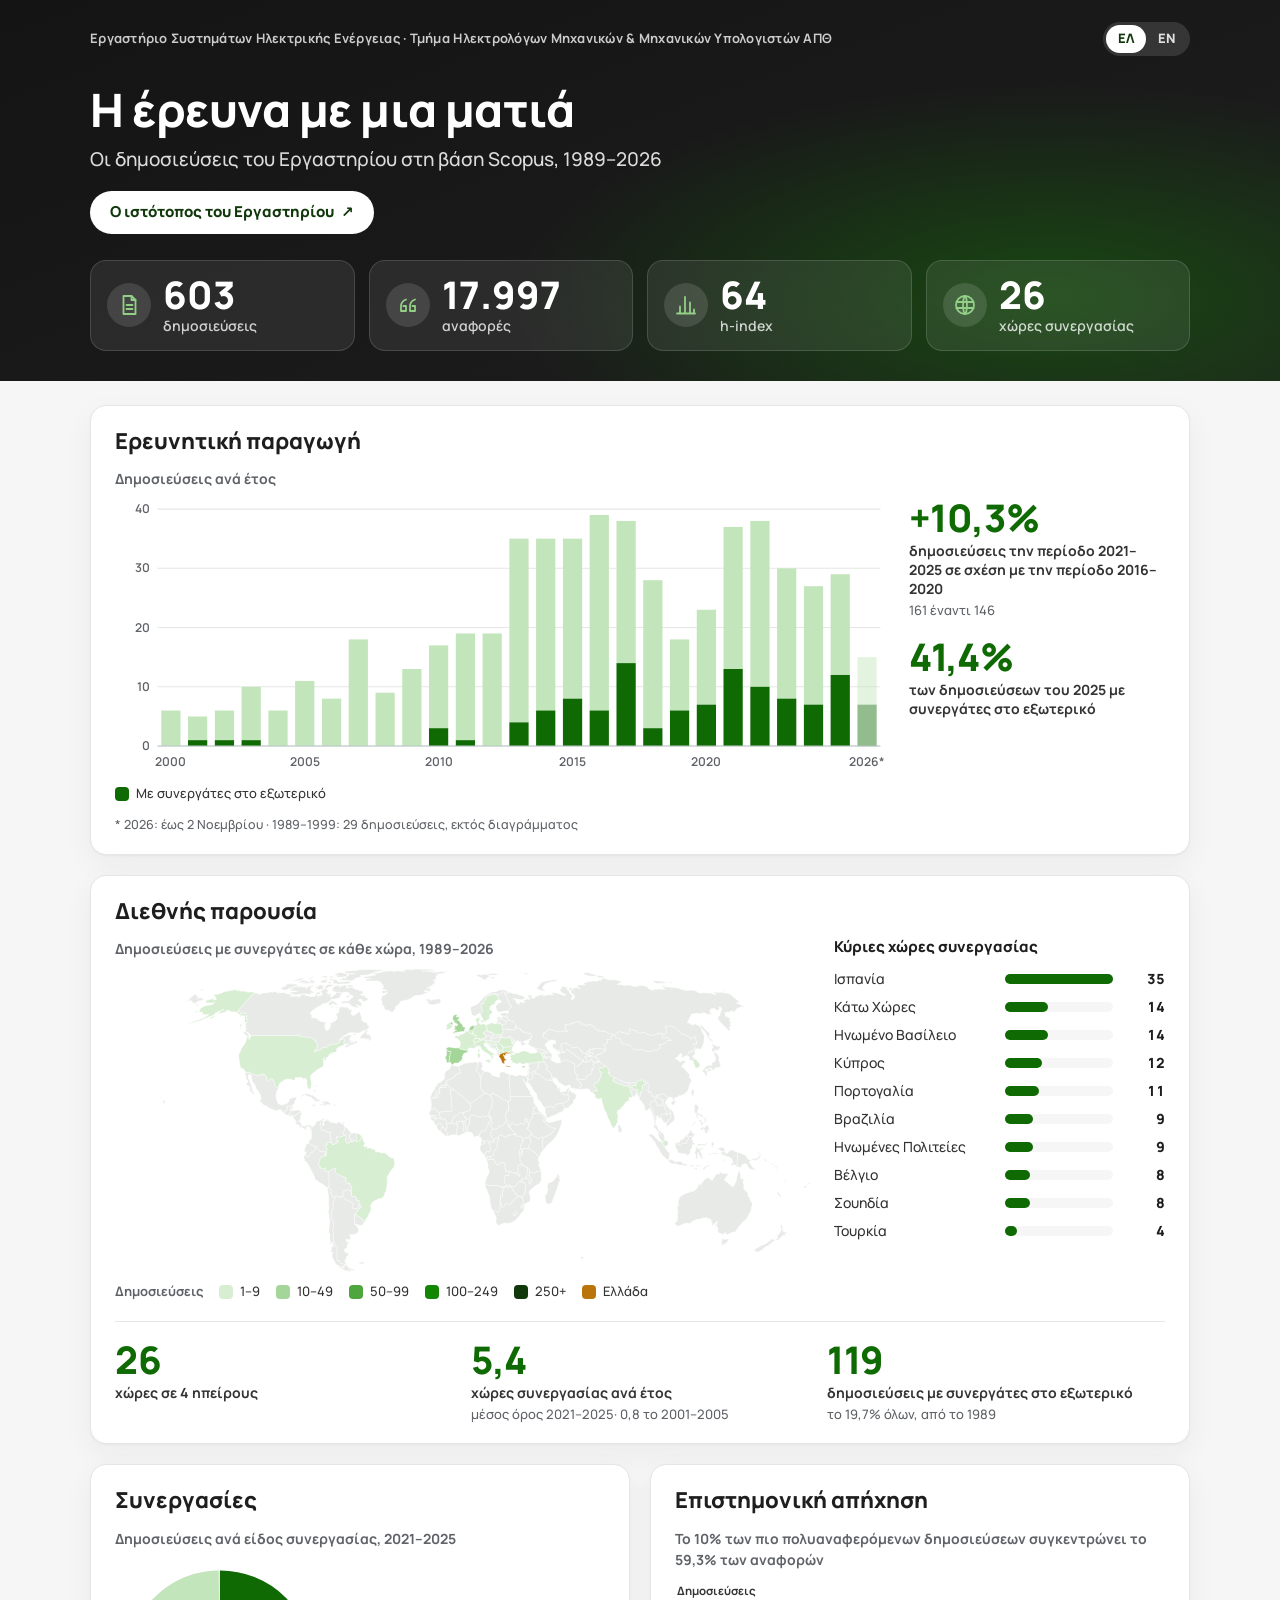
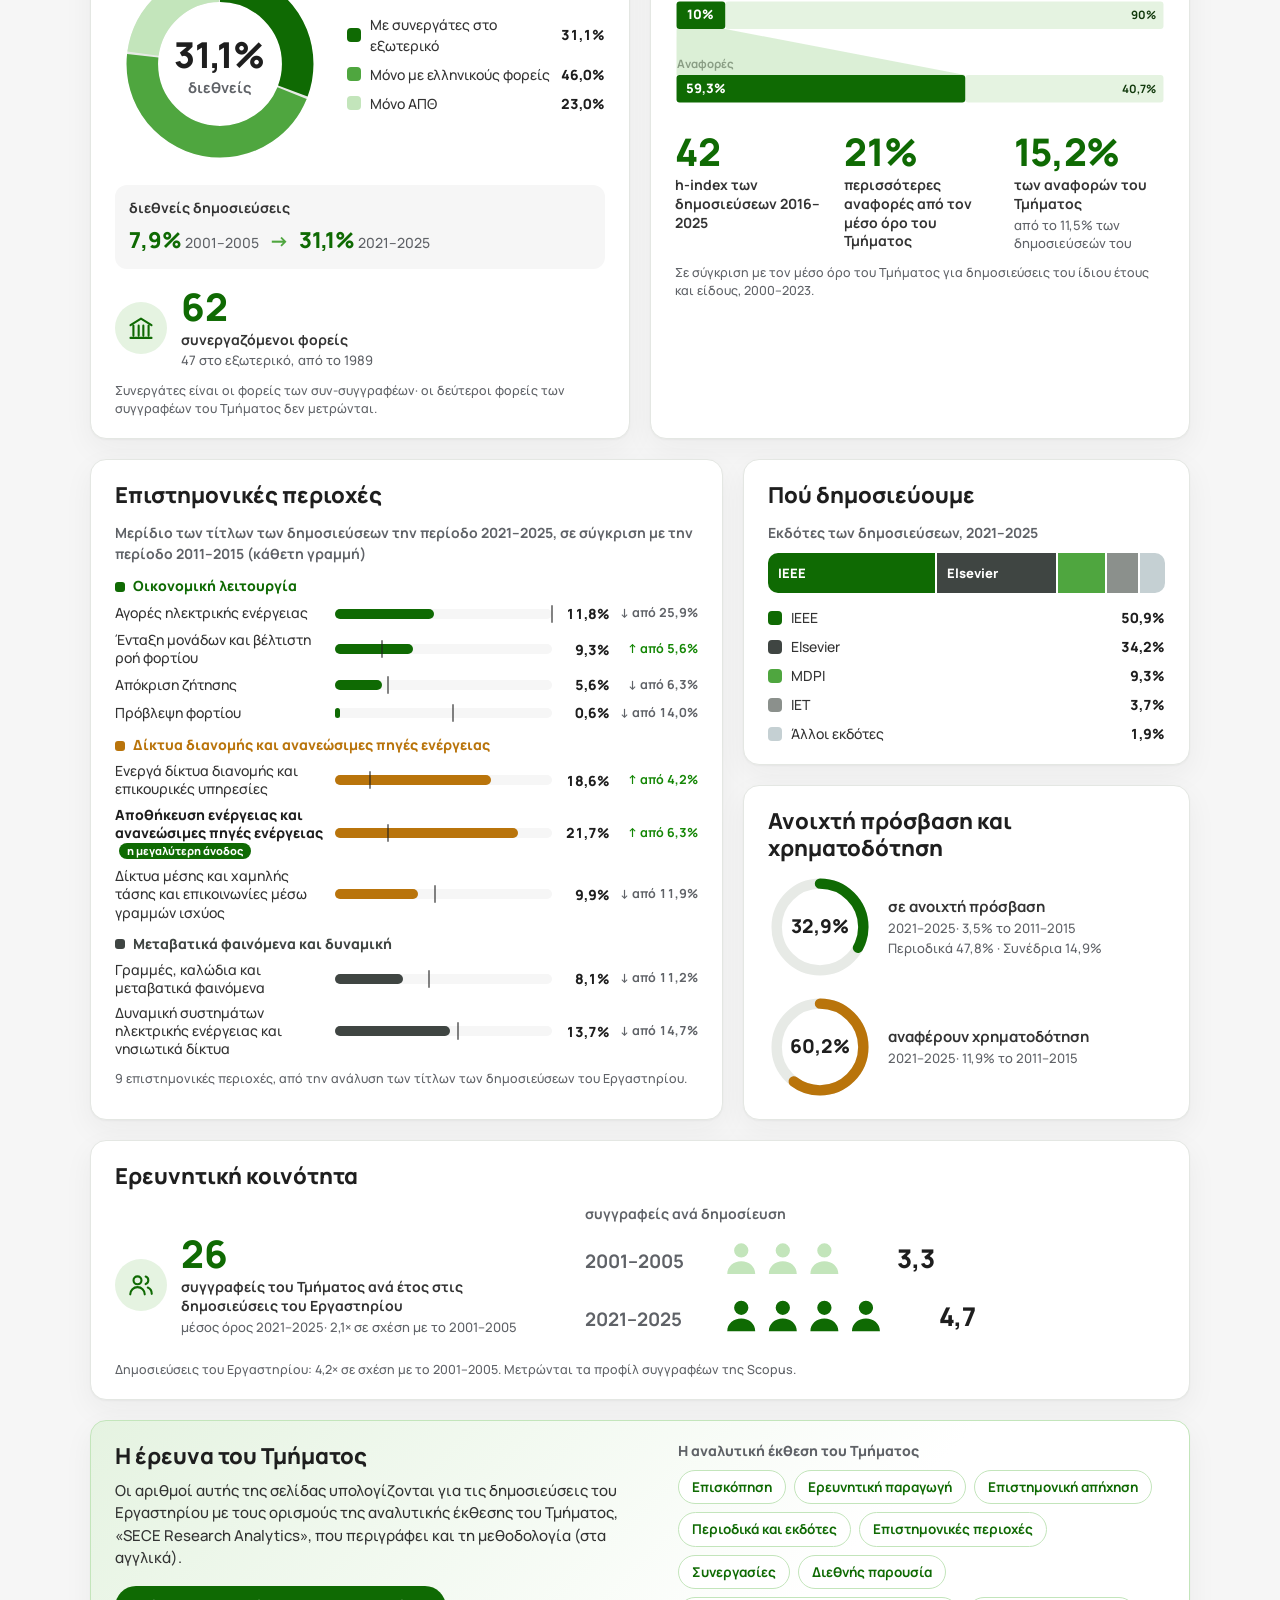
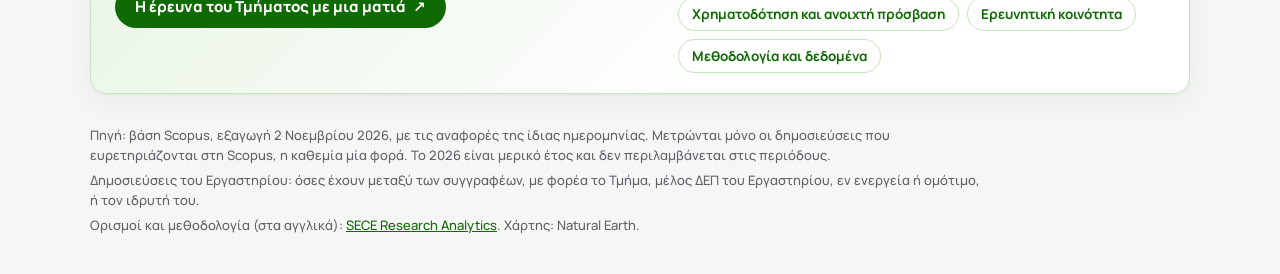
==== index.html @ d6719a48 "Publish the Power Systems Laboratory's Research at a glance page (Scopus export of 2 November 2026)" ====
<!doctype html>
<html lang="el" data-el="./" data-en="en/" data-glance="psl">
<head>
<meta charset="utf-8">
<meta name="viewport" content="width=device-width, initial-scale=1">
<title>Η έρευνα με μια ματιά · Εργαστήριο ΣΗΕ ΑΠΘ</title>
<meta name="description" content="Η έρευνα του Εργαστηρίου Συστημάτων Ηλεκτρικής Ενέργειας του ΑΠΘ σε αριθμούς: δημοσιεύσεις, αναφορές, συνεργασίες, επιστημονικές περιοχές και ανοιχτή πρόσβαση, από τα δεδομένα της βάσης Scopus.">
<link rel="canonical" href="https://georgekrd.github.io/PSL-Research-at-a-glance/">
<link rel="alternate" hreflang="el" href="https://georgekrd.github.io/PSL-Research-at-a-glance/">
<link rel="alternate" hreflang="en" href="https://georgekrd.github.io/PSL-Research-at-a-glance/en/">
<link rel="alternate" hreflang="x-default" href="https://georgekrd.github.io/PSL-Research-at-a-glance/">
<meta property="og:type" content="website">
<meta property="og:title" content="Η έρευνα με μια ματιά · Εργαστήριο ΣΗΕ ΑΠΘ">
<meta property="og:description" content="Η έρευνα του Εργαστηρίου Συστημάτων Ηλεκτρικής Ενέργειας του ΑΠΘ σε αριθμούς: δημοσιεύσεις, αναφορές, συνεργασίες, επιστημονικές περιοχές και ανοιχτή πρόσβαση, από τα δεδομένα της βάσης Scopus.">
<meta property="og:url" content="https://georgekrd.github.io/PSL-Research-at-a-glance/">
<meta name="theme-color" content="#1e1e1e">
<link rel="icon" href="assets/favicon.svg" type="image/svg+xml">
<link rel="stylesheet" href="assets/glance.css">
<link rel="stylesheet" href="assets/theme.css"><script>
/* ?lang=el or ?lang=en opens that language; ?embed=1 drops the page title (for a page that embeds this one). */
(function () {
  var q = new URLSearchParams(location.search), want = q.get("lang"), root = document.documentElement;
  if ((want === "el" || want === "en") && want !== root.lang) {
    q.delete("lang");
    var s = q.toString();
    location.replace(new URL(root.getAttribute("data-" + want), location.href).href + (s ? "?" + s : "") + location.hash);
  }
  if (q.get("embed") === "1") root.className += " embed";
})();
</script>
</head>
<body>
<header class="hero">
  <div class="wrap">
    <div class="hero-bar">
      <p class="eyebrow">Εργαστήριο Συστημάτων Ηλεκτρικής Ενέργειας · Τμήμα Ηλεκτρολόγων Μηχανικών &amp; Μηχανικών Υπολογιστών ΑΠΘ</p>
      <nav class="lang-switch" aria-label="Γλώσσα">
        <a href="./" hreflang="el" lang="el" aria-current="page">ΕΛ</a>
        <a href="en/" hreflang="en" lang="en">EN</a>
      </nav>
    </div>
    <div class="hero-title">
      <h1>Η έρευνα με μια ματιά</h1>
      <p class="lead">Οι δημοσιεύσεις του Εργαστηρίου στη βάση Scopus, 1989–2026</p>
      <a class="btn btn-hero" href="https://power.ece.auth.gr/" target="_blank" rel="noopener">Ο ιστότοπος του Εργαστηρίου<span aria-hidden="true"> ↗</span></a>
    </div>
    <ul class="kpis">
      <li class="kpi"><span class="kpi-icon" aria-hidden="true"><svg viewBox="0 0 24 24" fill="none" stroke="currentColor" stroke-width="1.8" stroke-linecap="round" stroke-linejoin="round"><path d="M6.5 3h8l4 4v14h-12z"/><path d="M14.5 3v4h4M9.5 12h6M9.5 16h6"/></svg></span><span class="kpi-value">603</span><span class="kpi-label">δημοσιεύσεις</span></li>
      <li class="kpi"><span class="kpi-icon" aria-hidden="true"><svg viewBox="0 0 24 24" fill="none" stroke="currentColor" stroke-width="1.8" stroke-linecap="round" stroke-linejoin="round"><path d="M10 6.5C6.9 7.6 5 10 5 13.3V18h5v-5H7.4M19 6.5c-3.1 1.1-5 3.5-5 6.8V18h5v-5h-2.6"/></svg></span><span class="kpi-value">17.997</span><span class="kpi-label">αναφορές</span></li>
      <li class="kpi"><span class="kpi-icon" aria-hidden="true"><svg viewBox="0 0 24 24" fill="none" stroke="currentColor" stroke-width="1.8" stroke-linecap="round" stroke-linejoin="round"><path d="M3 20.5h18M6 20.5v-7M11 20.5V4M16 20.5v-11M20 20.5v-4"/></svg></span><span class="kpi-value">64</span><span class="kpi-label">h-index</span></li>
      <li class="kpi"><span class="kpi-icon" aria-hidden="true"><svg viewBox="0 0 24 24" fill="none" stroke="currentColor" stroke-width="1.8" stroke-linecap="round" stroke-linejoin="round"><circle cx="12" cy="12" r="9"/><path d="M3.5 9h17M3.5 15h17M12 3c2.6 2.6 2.6 15.4 0 18M12 3c-2.6 2.6-2.6 15.4 0 18"/></svg></span><span class="kpi-value">26</span><span class="kpi-label">χώρες συνεργασίας</span></li>
    </ul>
  </div>
</header>

<main class="wrap grid">
  <section class="card span-12" id="output" aria-labelledby="h-output">
    <div class="card-head"><h2 id="h-output">Ερευνητική παραγωγή</h2></div>
    <div class="split split-output">
      <figure class="figure">
        <figcaption class="fig-title">Δημοσιεύσεις ανά έτος</figcaption>
        <svg class="chart chart-years" viewBox="0 0 760 272" role="img" aria-label="Δημοσιεύσεις ανά έτος" xmlns="http://www.w3.org/2000/svg"><line class="gridline" x1="42" x2="756" y1="244.0" y2="244.0"/><text class="tick" x="35" y="248.0" text-anchor="end">0</text><line class="gridline" x1="42" x2="756" y1="185.5" y2="185.5"/><text class="tick" x="35" y="189.5" text-anchor="end">10</text><line class="gridline" x1="42" x2="756" y1="127.0" y2="127.0"/><text class="tick" x="35" y="131.0" text-anchor="end">20</text><line class="gridline" x1="42" x2="756" y1="68.5" y2="68.5"/><text class="tick" x="35" y="72.5" text-anchor="end">30</text><line class="gridline" x1="42" x2="756" y1="10.0" y2="10.0"/><text class="tick" x="35" y="14.0" text-anchor="end">40</text><g class="bar"><title>2000: 6 δημοσιεύσεις, 0 με συνεργάτες στο εξωτερικό (0,0%)</title><rect class="rest" x="45.7" y="208.9" width="19.0" height="35.1"/><rect class="intl" x="45.7" y="244.0" width="19.0" height="0.0"/></g><text class="tick" x="55.2" y="264" text-anchor="middle">2000</text><g class="bar"><title>2001: 5 δημοσιεύσεις, 1 με συνεργάτες στο εξωτερικό (20,0%)</title><rect class="rest" x="72.1" y="214.8" width="19.0" height="23.4"/><rect class="intl" x="72.1" y="238.2" width="19.0" height="5.8"/></g><g class="bar"><title>2002: 6 δημοσιεύσεις, 1 με συνεργάτες στο εξωτερικό (16,7%)</title><rect class="rest" x="98.6" y="208.9" width="19.0" height="29.2"/><rect class="intl" x="98.6" y="238.2" width="19.0" height="5.8"/></g><g class="bar"><title>2003: 10 δημοσιεύσεις, 1 με συνεργάτες στο εξωτερικό (10,0%)</title><rect class="rest" x="125.0" y="185.5" width="19.0" height="52.6"/><rect class="intl" x="125.0" y="238.2" width="19.0" height="5.8"/></g><g class="bar"><title>2004: 6 δημοσιεύσεις, 0 με συνεργάτες στο εξωτερικό (0,0%)</title><rect class="rest" x="151.5" y="208.9" width="19.0" height="35.1"/><rect class="intl" x="151.5" y="244.0" width="19.0" height="0.0"/></g><g class="bar"><title>2005: 11 δημοσιεύσεις, 0 με συνεργάτες στο εξωτερικό (0,0%)</title><rect class="rest" x="177.9" y="179.7" width="19.0" height="64.3"/><rect class="intl" x="177.9" y="244.0" width="19.0" height="0.0"/></g><text class="tick minor" x="187.4" y="264" text-anchor="middle">2005</text><g class="bar"><title>2006: 8 δημοσιεύσεις, 0 με συνεργάτες στο εξωτερικό (0,0%)</title><rect class="rest" x="204.4" y="197.2" width="19.0" height="46.8"/><rect class="intl" x="204.4" y="244.0" width="19.0" height="0.0"/></g><g class="bar"><title>2007: 18 δημοσιεύσεις, 0 με συνεργάτες στο εξωτερικό (0,0%)</title><rect class="rest" x="230.8" y="138.7" width="19.0" height="105.3"/><rect class="intl" x="230.8" y="244.0" width="19.0" height="0.0"/></g><g class="bar"><title>2008: 9 δημοσιεύσεις, 0 με συνεργάτες στο εξωτερικό (0,0%)</title><rect class="rest" x="257.3" y="191.3" width="19.0" height="52.6"/><rect class="intl" x="257.3" y="244.0" width="19.0" height="0.0"/></g><g class="bar"><title>2009: 13 δημοσιεύσεις, 0 με συνεργάτες στο εξωτερικό (0,0%)</title><rect class="rest" x="283.7" y="167.9" width="19.0" height="76.0"/><rect class="intl" x="283.7" y="244.0" width="19.0" height="0.0"/></g><g class="bar"><title>2010: 17 δημοσιεύσεις, 3 με συνεργάτες στο εξωτερικό (17,6%)</title><rect class="rest" x="310.1" y="144.6" width="19.0" height="81.9"/><rect class="intl" x="310.1" y="226.4" width="19.0" height="17.6"/></g><text class="tick" x="319.7" y="264" text-anchor="middle">2010</text><g class="bar"><title>2011: 19 δημοσιεύσεις, 1 με συνεργάτες στο εξωτερικό (5,3%)</title><rect class="rest" x="336.6" y="132.8" width="19.0" height="105.3"/><rect class="intl" x="336.6" y="238.2" width="19.0" height="5.8"/></g><g class="bar"><title>2012: 19 δημοσιεύσεις, 0 με συνεργάτες στο εξωτερικό (0,0%)</title><rect class="rest" x="363.0" y="132.8" width="19.0" height="111.2"/><rect class="intl" x="363.0" y="244.0" width="19.0" height="0.0"/></g><g class="bar"><title>2013: 35 δημοσιεύσεις, 4 με συνεργάτες στο εξωτερικό (11,4%)</title><rect class="rest" x="389.5" y="39.2" width="19.0" height="181.3"/><rect class="intl" x="389.5" y="220.6" width="19.0" height="23.4"/></g><g class="bar"><title>2014: 35 δημοσιεύσεις, 6 με συνεργάτες στο εξωτερικό (17,1%)</title><rect class="rest" x="415.9" y="39.2" width="19.0" height="169.7"/><rect class="intl" x="415.9" y="208.9" width="19.0" height="35.1"/></g><g class="bar"><title>2015: 35 δημοσιεύσεις, 8 με συνεργάτες στο εξωτερικό (22,9%)</title><rect class="rest" x="442.4" y="39.2" width="19.0" height="157.9"/><rect class="intl" x="442.4" y="197.2" width="19.0" height="46.8"/></g><text class="tick minor" x="451.9" y="264" text-anchor="middle">2015</text><g class="bar"><title>2016: 39 δημοσιεύσεις, 6 με συνεργάτες στο εξωτερικό (15,4%)</title><rect class="rest" x="468.8" y="15.8" width="19.0" height="193.1"/><rect class="intl" x="468.8" y="208.9" width="19.0" height="35.1"/></g><g class="bar"><title>2017: 38 δημοσιεύσεις, 14 με συνεργάτες στο εξωτερικό (36,8%)</title><rect class="rest" x="495.3" y="21.7" width="19.0" height="140.4"/><rect class="intl" x="495.3" y="162.1" width="19.0" height="81.9"/></g><g class="bar"><title>2018: 28 δημοσιεύσεις, 3 με συνεργάτες στο εξωτερικό (10,7%)</title><rect class="rest" x="521.7" y="80.2" width="19.0" height="146.2"/><rect class="intl" x="521.7" y="226.4" width="19.0" height="17.6"/></g><g class="bar"><title>2019: 18 δημοσιεύσεις, 6 με συνεργάτες στο εξωτερικό (33,3%)</title><rect class="rest" x="548.1" y="138.7" width="19.0" height="70.2"/><rect class="intl" x="548.1" y="208.9" width="19.0" height="35.1"/></g><g class="bar"><title>2020: 23 δημοσιεύσεις, 7 με συνεργάτες στο εξωτερικό (30,4%)</title><rect class="rest" x="574.6" y="109.4" width="19.0" height="93.6"/><rect class="intl" x="574.6" y="203.1" width="19.0" height="41.0"/></g><text class="tick" x="584.1" y="264" text-anchor="middle">2020</text><g class="bar"><title>2021: 37 δημοσιεύσεις, 13 με συνεργάτες στο εξωτερικό (35,1%)</title><rect class="rest" x="601.0" y="27.6" width="19.0" height="140.4"/><rect class="intl" x="601.0" y="167.9" width="19.0" height="76.0"/></g><g class="bar"><title>2022: 38 δημοσιεύσεις, 10 με συνεργάτες στο εξωτερικό (26,3%)</title><rect class="rest" x="627.5" y="21.7" width="19.0" height="163.8"/><rect class="intl" x="627.5" y="185.5" width="19.0" height="58.5"/></g><g class="bar"><title>2023: 30 δημοσιεύσεις, 8 με συνεργάτες στο εξωτερικό (26,7%)</title><rect class="rest" x="653.9" y="68.5" width="19.0" height="128.7"/><rect class="intl" x="653.9" y="197.2" width="19.0" height="46.8"/></g><g class="bar"><title>2024: 27 δημοσιεύσεις, 7 με συνεργάτες στο εξωτερικό (25,9%)</title><rect class="rest" x="680.4" y="86.1" width="19.0" height="117.0"/><rect class="intl" x="680.4" y="203.1" width="19.0" height="41.0"/></g><g class="bar"><title>2025: 29 δημοσιεύσεις, 12 με συνεργάτες στο εξωτερικό (41,4%)</title><rect class="rest" x="706.8" y="74.3" width="19.0" height="99.5"/><rect class="intl" x="706.8" y="173.8" width="19.0" height="70.2"/></g><g class="bar partial"><title>2026 (έως 2 Νοεμβρίου): 15 δημοσιεύσεις, 7 με συνεργάτες στο εξωτερικό</title><rect class="rest" x="733.3" y="156.2" width="19.0" height="46.8"/><rect class="intl" x="733.3" y="203.1" width="19.0" height="41.0"/></g><text class="tick" x="742.8" y="264" text-anchor="middle">2026*</text><line class="axis" x1="42" x2="756" y1="244.0" y2="244.0"/></svg>
        <ul class="legend">
          <li><span class="swatch intl"></span>Με συνεργάτες στο εξωτερικό</li>
        </ul>
        <p class="note">* 2026: έως 2 Νοεμβρίου · 1989–1999: 29 δημοσιεύσεις, εκτός διαγράμματος</p>
      </figure>
      <div class="stats stats-stack">
<div class="stat"><span class="stat-value">+10,3%</span><span class="stat-label">δημοσιεύσεις την περίοδο 2021–2025 σε σχέση με την περίοδο 2016–2020</span><span class="stat-sub">161 έναντι 146</span></div><div class="stat"><span class="stat-value">41,4%</span><span class="stat-label">των δημοσιεύσεων του 2025 με συνεργάτες στο εξωτερικό</span></div>      </div>
    </div>
  </section>

  <section class="card span-12" id="reach" aria-labelledby="h-reach">
    <div class="card-head"><h2 id="h-reach">Διεθνής παρουσία</h2></div>
    <div class="split split-geo">
      <figure class="figure">
        <figcaption class="fig-title">Δημοσιεύσεις με συνεργάτες σε κάθε χώρα, 1989–2026</figcaption>
        <div class="map-wrap"><svg class="chart chart-map" viewBox="0 0 1000 435.1" role="img" aria-label="Παγκόσμιος χάρτης με τις 26 χώρες συνεργασίας του Εργαστηρίου, χρωματισμένες κατά αριθμό κοινών δημοσιεύσεων" xmlns="http://www.w3.org/2000/svg"><g class="land"><path d="M674.4,133.1 678.9,134.2 680.6,133.2 681.6,133.8 682.1,132.3 683.7,132.4 684.0,130.6 684.8,129.4 686.4,130.2 686.4,131.2 687.2,131.3 687.6,134.1 688.9,135.1 692.0,132.7 696.6,132.9 697.3,133.8 689.0,135.9 687.8,137.3 689.4,140.3 688.4,141.7 688.8,142.9 688.3,144.1 685.7,144.0 687.2,146.2 685.7,147.0 684.9,149.0 685.4,151.0 684.6,151.9 681.5,152.0 681.4,152.9 679.4,152.9 678.2,154.8 678.6,157.6 675.3,158.9 673.4,158.6 673.0,159.3 671.3,158.9 668.7,159.4 663.9,157.7 665.9,154.8 665.3,152.7 663.2,152.1 661.4,147.4 662.2,145.6 660.9,145.1 661.6,138.7 664.5,139.9 666.4,139.5 666.7,138.0 668.7,137.5 670.0,136.5 670.0,133.9 672.0,133.3 672.2,132.1Z"/><path d="M535.7,274.5 545.8,274.2 547.3,278.6 549.0,281.3 551.8,280.6 553.3,281.1 554.5,278.4 556.2,278.2 556.4,277.7 557.8,277.7 557.5,278.8 560.9,278.8 561.5,282.1 561.2,286.1 562.2,287.3 561.9,291.2 565.6,290.5 566.9,290.6 567.1,291.7 567.0,297.1 561.2,297.1 560.8,307.4 564.3,312.2 559.2,313.5 552.5,313.0 550.6,311.5 539.0,311.8 537.3,310.4 535.5,310.3 532.5,311.4 532.3,309.4 533.9,302.1 535.5,297.8 538.1,294.3 538.4,291.9 538.3,290.0 536.1,284.9 537.1,282.9 535.7,277.6 534.3,275.6ZM535.5,271.3 534.9,273.6 534.2,273.9 533.5,271.5 535.5,269.5 536.5,270.6Z"/><path d="M554.3,121.8 553.4,124.2 552.3,125.7 551.9,125.5 551.8,124.8 550.3,123.7 549.9,122.2 550.3,118.9 549.6,117.4 550.6,115.8 550.8,116.4 551.4,116.1 552.7,117.3 553.2,121.0Z"/><path d="M641.0,176.0 641.5,175.9 641.7,176.8 643.8,176.3 647.7,176.4 652.6,170.1 653.3,171.2 653.9,173.8 652.5,173.8 652.6,176.0 653.1,176.4 651.9,177.1 652.1,178.4 651.0,181.8 642.6,180.1Z"/><path d="M335.1,427.4 337.1,429.7 340.8,431.6 344.4,432.3 343.9,433.9 341.7,434.0 340.1,432.9 336.1,432.9 333.6,426.0ZM344.7,356.3 344.9,367.5 348.7,370.3 348.8,372.5 350.7,374.0 350.8,375.6 349.1,379.7 345.5,381.5 340.4,382.2 337.5,381.8 338.5,383.8 338.5,386.2 339.3,387.9 338.0,389.0 335.5,389.4 332.7,388.3 331.9,389.1 333.0,392.3 335.0,393.3 336.2,392.3 337.3,394.0 335.2,395.0 333.7,397.0 334.0,401.9 331.6,401.9 330.1,403.6 330.0,406.0 333.1,408.3 335.7,409.0 335.7,411.8 333.3,413.6 332.8,417.3 331.0,418.5 330.4,420.0 332.3,423.3 334.5,425.1 325.0,424.0 323.3,422.2 322.6,419.8 321.0,420.0 319.8,418.9 318.4,415.6 319.9,414.2 320.0,412.2 319.2,410.6 319.7,407.8 319.3,403.6 318.5,401.7 319.4,401.1 318.8,399.9 317.4,399.3 317.9,397.9 316.4,396.7 314.8,393.0 315.6,392.3 314.2,388.4 313.9,382.1 315.2,380.9 313.7,377.8 313.0,374.8 314.5,372.6 313.8,369.9 314.7,366.7 314.1,363.7 313.3,363.1 311.0,357.5 312.0,354.1 311.2,350.9 311.7,347.9 312.9,344.9 314.5,342.8 313.5,341.5 313.9,340.5 313.1,335.0 315.8,333.4 316.3,330.0 315.9,329.2 317.8,326.2 321.5,327.0 323.4,329.4 324.2,326.8 327.3,326.9 333.5,332.9 335.8,333.4 342.4,337.1 343.0,338.6 340.9,343.6 346.9,345.0 349.0,344.4 351.1,341.9 351.2,339.0 352.5,338.4 354.1,340.3 354.3,342.9 350.6,346.0 348.0,349.2 345.0,353.7Z"/><path d="M621.3,128.5 620.3,128.6 618.9,126.2 617.8,126.2 613.1,123.7 613.1,122.1 612.5,121.0 616.0,120.5 617.7,121.9 617.3,122.7 618.9,123.8 618.3,124.8 620.8,126.3Z"/><path d="M671.2,413.4 672.5,414.4 674.7,414.8 673.4,416.8 669.6,417.0Z"/><path d="M883.1,388.5 881.2,392.3 879.7,393.5 878.0,396.1 877.6,395.2 874.5,397.4 872.6,397.1 873.4,389.4 874.2,387.9 877.7,389.3 881.7,388.3ZM833.7,361.9 831.1,362.7 828.6,365.7 824.5,366.1 822.4,365.5 818.5,366.0 816.3,367.7 815.6,367.6 812.3,369.6 808.6,369.4 805.3,366.7 806.0,364.8 808.1,363.7 809.5,360.2 809.5,353.1 810.1,351.2 809.8,348.1 809.0,346.8 809.3,344.3 808.4,340.3 809.3,341.7 809.1,338.6 810.7,340.9 811.1,339.2 809.9,334.6 812.1,330.3 812.2,328.3 813.8,326.0 813.5,328.5 815.1,326.2 821.6,322.5 822.9,322.3 823.5,322.7 829.0,320.1 830.6,320.2 833.6,319.2 838.4,314.4 839.1,311.3 841.5,308.5 842.2,311.3 843.5,310.7 842.8,309.1 843.9,307.5 845.0,308.3 845.8,305.8 848.4,302.9 849.9,302.3 850.0,301.4 851.2,301.8 851.4,301.0 854.1,300.1 855.9,301.6 857.2,303.5 860.6,303.8 860.3,302.0 862.0,299.4 863.4,298.6 863.1,297.7 864.6,295.9 866.4,294.7 867.8,295.1 870.2,294.5 870.4,292.8 868.5,291.8 870.0,291.3 873.1,293.4 875.3,294.3 876.2,293.9 877.8,294.9 881.3,293.7 882.3,295.3 880.1,298.3 879.1,298.5 879.2,299.8 876.9,303.0 877.0,303.9 880.9,306.8 883.7,309.8 885.8,310.7 886.0,311.7 888.5,312.8 890.5,311.7 894.2,304.1 894.4,299.7 895.8,296.6 895.5,295.5 897.4,291.0 898.6,289.8 899.2,291.4 899.1,293.4 899.7,293.8 899.7,295.2 900.4,296.9 900.1,299.9 900.7,302.4 902.7,301.2 904.5,303.9 903.9,305.3 904.1,309.7 904.7,310.1 904.9,312.9 904.3,314.6 904.7,316.8 910.4,321.5 909.8,322.3 910.9,324.4 911.0,327.9 912.3,327.2 913.0,328.6 913.8,328.1 913.3,331.6 916.8,337.5 916.7,340.1 915.3,344.0 915.6,346.8 909.4,358.4 907.0,361.3 904.3,362.9 896.8,371.5 893.3,377.3 891.2,378.4 888.2,378.5 881.1,382.5 878.3,380.5 879.5,378.8 874.4,381.8 867.8,379.2 867.1,377.2 867.8,373.1 867.1,371.7 864.7,371.4 866.2,369.8 866.6,367.3 864.4,369.6 861.8,370.2 866.7,364.9 867.4,362.5 862.1,366.4 860.0,369.0 858.5,367.6 859.3,365.9 857.6,362.3 858.4,361.6 855.6,359.6 853.8,359.5 851.8,357.9 846.9,358.2 839.6,360.5 837.1,360.2Z"/><path d="M542.3,98.4 542.2,99.7 540.8,99.7 541.3,100.4 540.2,103.0 538.0,103.1 536.8,103.8 531.1,102.7 530.4,101.6 528.0,102.1 527.7,102.8 523.7,101.6 524.0,100.3 524.7,100.1 526.0,101.0 526.3,100.2 528.6,100.3 530.3,99.7 532.3,100.5 532.1,97.9 532.9,97.5 533.7,96.0 535.6,97.0 537.8,95.5 539.8,96.5 540.9,96.3 542.1,96.9Z"/><path d="M618.5,128.2 616.9,126.7 616.3,125.4 618.9,126.2 620.3,128.6ZM620.1,118.6 622.2,120.6 623.4,120.8 625.0,118.6 628.4,122.7 629.6,122.8 630.5,123.7 628.5,123.9 628.2,127.6 627.4,128.4 627.7,130.0 627.1,130.1 625.2,128.4 625.8,126.8 624.9,125.9 623.9,126.1 621.3,128.5 620.8,126.3 618.3,124.8 618.9,123.8 617.3,122.7 617.7,121.9 616.0,120.5 616.5,119.9 620.0,121.1 620.3,120.7 618.8,118.9Z"/><path d="M585.6,262.9 586.4,266.0 583.6,269.6 582.4,269.7 582.3,265.8 581.6,264.3 583.3,264.6 584.2,262.7Z"/><path d="M507.6,234.7 505.2,235.1 504.5,232.9 504.7,225.4 504.1,224.7 504.0,223.1 502.2,221.0 502.5,219.3 503.5,218.9 504.0,217.5 505.4,217.2 507.0,215.3 508.0,215.3 510.1,217.1 510.6,220.2 510.1,221.5 510.4,222.3 508.2,225.4 507.6,227.4Z"/><path d="M484.9,221.3 484.7,219.4 485.5,218.1 485.4,217.0 487.6,214.3 488.1,212.0 488.8,211.2 490.2,211.7 491.3,211.0 494.4,207.7 497.0,206.3 498.6,205.9 499.3,206.5 501.0,206.5 501.2,209.5 502.8,211.7 502.9,213.3 506.1,214.0 506.0,216.2 505.4,217.2 504.0,217.5 503.5,218.9 502.5,219.3 498.8,219.0 497.9,219.5 491.8,219.4 492.1,223.7 490.2,222.9 488.9,223.0 487.9,223.8Z"/><path d="M754.6,183.2 754.9,185.6 753.9,185.1 754.5,187.7 752.2,182.8 750.8,180.9 748.2,180.7 748.7,182.1 748.1,183.9 746.9,183.3 746.6,183.8 744.6,183.2 742.4,178.0 742.5,176.1 740.7,175.2 741.1,174.0 742.5,172.8 740.2,171.0 740.8,168.8 743.2,170.2 744.5,170.4 745.2,172.7 752.1,173.6 751.3,176.4 750.2,176.6 749.6,178.5 751.4,180.2 751.5,178.1 752.3,178.1Z"/><path d="M287.5,173.0 288.1,175.7 287.8,177.6 287.1,177.8 286.7,175.9 285.8,175.0 286.7,172.9ZM289.9,170.7 289.4,170.3 289.8,168.6 288.8,166.9 290.7,168.4ZM288.6,167.5 288.5,168.4 285.4,168.9 285.5,167.7Z"/><path d="M547.6,115.9 545.2,114.7 541.9,111.4 539.9,108.9 540.4,107.6 541.3,108.3 541.8,107.7 543.0,107.6 549.1,108.8 548.6,110.2 549.9,111.5 549.6,113.0 547.8,114.2Z"/><path d="M566.7,73.3 569.3,74.1 569.8,74.9 571.0,74.5 573.4,75.2 573.9,76.7 573.5,77.5 576.4,80.1 576.3,80.6 578.9,82.0 578.1,82.7 575.7,82.9 577.3,85.9 575.2,86.1 574.6,86.7 574.7,88.3 561.7,86.5 559.8,86.5 557.4,87.5 556.3,84.7 557.7,84.0 556.5,80.3 558.8,80.3 561.2,79.1 561.6,77.4 563.4,76.4 563.0,75.0Z"/><path d="M253.1,197.1 253.5,196.5 253.9,196.8 255.2,194.9 256.2,195.3 254.7,201.3 252.9,203.4 252.1,203.4Z"/><path d="M305.6,290.7 309.1,290.9 309.7,289.9 313.5,287.4 317.1,286.8 317.3,292.7 320.5,295.6 323.6,296.2 324.8,297.4 328.0,299.0 329.7,299.0 331.4,299.9 332.4,304.2 331.6,304.2 332.9,308.0 338.3,308.2 338.4,311.3 340.0,312.3 340.8,314.3 339.9,318.3 340.4,320.1 339.6,320.8 339.4,319.8 336.7,318.1 334.1,318.1 329.4,319.0 328.4,321.9 327.8,327.6 327.3,326.9 324.2,326.8 323.4,329.4 321.5,327.0 317.8,326.2 315.9,329.2 314.0,329.6 310.4,321.5 311.0,318.3 309.4,316.9 308.7,314.6 307.2,312.3 308.6,308.8 307.1,306.1 307.7,305.0 307.1,303.8 308.0,302.1 307.8,297.1 308.4,296.0Z"/><path d="M824.2,237.4 824.0,241.0 822.7,240.9 822.1,242.0 820.8,240.4Z"/><path d="M748.4,164.5 749.7,165.5 750.0,167.5 745.4,167.4 743.8,167.9 741.1,166.7 740.9,166.0 742.2,163.6 743.5,162.8 747.0,163.6Z"/><path d="M580.9,327.1 576.8,329.5 574.3,331.9 572.3,335.3 570.8,335.6 569.9,338.2 568.2,339.0 566.0,338.8 563.6,337.5 562.2,338.2 561.5,339.8 558.7,342.3 556.7,342.6 556.2,341.4 556.5,339.4 555.0,336.3 554.3,335.8 554.7,326.3 557.4,326.2 557.9,314.5 564.2,313.3 565.3,314.6 567.1,313.4 570.0,312.9 572.3,317.9 575.3,321.5 576.4,321.9 577.1,325.1 579.2,325.6Z"/><path d="M576.9,238.1 575.9,238.4 572.0,238.0 569.7,239.2 568.5,238.5 565.4,240.1 564.2,239.8 562.9,242.0 558.8,241.0 554.7,238.7 553.2,239.8 552.1,241.4 551.9,243.7 548.1,243.0 546.5,244.7 545.0,247.7 544.6,245.3 543.3,244.2 540.7,239.7 540.6,237.4 540.8,234.8 542.8,230.9 545.2,230.7 545.7,229.9 546.8,230.7 550.4,229.4 553.0,227.0 552.7,225.9 556.2,225.8 558.8,224.3 560.8,220.7 562.2,219.4 563.9,218.8 564.3,220.2 565.9,222.3 565.7,226.0 570.4,229.6 570.5,230.7 573.6,233.8 574.3,235.7 576.4,237.0Z"/><path d="M186.6,93.9 186.7,93.0 184.5,92.5 184.6,90.8 185.2,90.0 190.7,91.5 191.3,94.1 193.0,95.4 193.1,97.2 191.6,97.6 188.3,96.2 188.2,95.0ZM179.6,84.2 179.7,82.8 179.1,81.8 180.4,79.5 181.2,79.9 183.7,79.6 180.6,83.1 181.1,85.6 180.2,85.6ZM188.0,87.1 189.5,85.2 187.2,83.8 188.4,81.3 187.0,79.1 188.1,77.5 190.4,76.0 191.7,74.1 189.0,72.2 189.3,66.6 187.6,64.0 187.6,62.5 180.9,65.1 179.9,61.8 178.3,61.0 176.1,60.9 190.7,44.4 200.8,34.1 208.1,36.3 214.5,34.3 217.3,34.6 225.8,32.7 226.2,33.9 228.3,33.2 230.0,31.9 231.2,32.2 232.5,34.7 237.0,32.8 235.5,34.9 238.5,34.5 240.0,33.7 242.4,33.8 244.7,35.0 248.8,36.0 253.6,36.3 255.4,37.7 251.2,39.1 254.7,39.7 263.0,38.8 264.0,40.5 267.4,39.1 266.1,37.9 268.2,37.0 272.8,36.6 274.1,37.2 275.1,38.7 277.7,38.5 280.6,39.8 287.4,39.4 288.3,37.7 290.6,37.2 293.3,38.1 291.5,40.8 294.3,38.5 296.0,38.6 298.8,35.8 297.7,34.1 296.0,33.0 298.3,30.0 302.1,28.1 304.5,28.5 305.8,29.7 306.6,32.7 303.9,34.1 307.5,34.6 305.6,37.5 309.9,35.3 311.3,37.1 309.4,39.1 310.4,41.0 316.8,36.6 318.8,33.6 324.6,34.2 326.6,35.6 326.0,36.9 323.5,38.4 324.2,39.9 323.2,41.3 317.8,43.2 314.5,43.7 312.8,42.8 306.5,47.9 302.8,49.8 299.5,50.0 297.0,51.3 295.8,53.1 293.0,53.5 284.5,59.2 282.3,61.5 280.3,65.0 283.4,65.5 282.9,70.6 286.5,70.0 290.2,71.3 292.0,72.4 293.0,73.9 297.5,76.0 303.8,76.5 302.3,79.1 301.8,82.2 302.1,85.7 304.6,88.7 306.8,87.6 309.4,84.4 310.1,79.6 309.1,77.9 313.5,76.5 317.1,74.4 319.3,72.2 319.9,70.2 319.4,67.6 317.6,65.4 321.7,62.3 322.0,59.6 323.4,55.0 325.3,54.3 331.0,55.4 333.2,54.6 336.9,57.3 337.1,58.5 341.1,58.7 339.2,64.9 341.2,65.4 342.2,67.2 346.2,65.5 351.7,60.8 355.5,70.9 353.9,72.8 358.0,76.3 361.6,77.1 362.8,78.1 363.0,80.7 364.8,81.1 365.4,82.2 364.6,85.7 360.5,88.0 356.1,89.1 352.3,91.7 348.0,92.2 342.9,91.5 336.6,91.7 333.9,94.0 330.3,95.4 321.6,102.5 323.9,102.0 329.2,97.8 335.2,95.2 339.0,94.9 340.8,96.4 337.8,98.6 337.8,104.4 340.6,106.0 344.9,105.5 348.4,101.9 347.9,104.3 349.3,105.4 345.6,107.5 339.5,109.4 333.2,113.0 331.4,112.8 332.0,110.1 337.1,107.4 330.1,107.9 328.9,106.1 330.2,101.8 329.3,100.8 327.5,101.4 326.9,100.5 324.3,102.9 321.5,106.9 319.4,107.5 318.9,108.3 310.4,108.4 304.1,112.8 299.2,112.8 297.9,113.3 297.9,115.2 294.1,116.8 291.3,117.4 287.8,119.1 286.3,118.1 290.5,113.0 291.3,107.2 289.2,105.7 289.7,105.2 288.8,104.8 288.6,103.5 287.3,103.8 287.2,102.3 280.1,97.8 277.5,98.7 274.0,97.9 271.8,98.3 269.8,97.4 265.8,96.7 265.3,96.1 265.6,94.4 264.7,94.4 264.2,95.6 195.3,95.6 191.3,91.1 187.6,89.8ZM287.6,34.9 292.4,32.9 295.0,34.1 295.9,35.7 293.9,36.7 291.6,35.9 289.6,36.2ZM286.3,33.2 285.2,34.4 281.6,34.6 282.1,35.7 280.7,36.7 274.0,35.5 256.9,37.3 256.8,36.0 254.5,35.2 252.4,35.6 251.5,33.4 262.9,32.3 259.3,31.6 251.7,31.8 251.4,30.8 257.2,29.7 254.0,29.7 251.0,29.0 256.9,26.0 263.8,24.4 265.5,24.9 263.4,26.1 268.7,25.3 270.4,26.6 273.8,25.3 275.0,26.2 274.5,28.8 276.5,27.7 277.3,25.0 279.4,24.6 282.5,26.1 280.9,30.6ZM301.2,23.9 298.3,25.2 300.6,26.4 298.5,28.8 294.3,29.8 292.4,29.6 291.8,28.6 288.2,26.5 288.9,25.6 292.8,26.0 291.9,24.2 295.3,23.0 297.3,23.5 301.2,23.2ZM260.4,24.6 253.6,26.5 249.4,28.3 248.3,29.5 241.6,30.8 241.6,29.6 238.1,28.2 246.8,23.4 246.4,21.8 253.7,21.4 261.1,22.1 263.6,23.9ZM282.1,23.6 284.9,23.5 286.0,24.1 282.8,25.8 281.1,24.0ZM278.6,20.4 269.4,21.5 269.9,20.7 275.1,19.5 265.7,19.9 263.4,19.4 271.1,16.2 275.9,17.1 278.0,18.6 281.3,18.7 280.7,16.3 283.4,15.4 285.2,15.7 284.7,17.8 288.8,17.5 288.1,18.7 285.8,20.0ZM296.8,19.8 298.1,18.3 294.7,18.5 296.3,16.6 305.2,15.6 305.7,16.8 302.2,20.0 298.7,20.2ZM272.6,13.3 270.3,15.2 267.9,16.1 257.5,17.7 255.4,17.1 266.5,13.6ZM280.4,12.3 283.5,12.1 285.9,12.5 284.5,13.2 280.1,13.9 278.0,13.1ZM309.0,11.3 309.8,10.3 313.1,10.6 314.7,11.4 313.3,12.3 310.0,12.8 308.9,12.2ZM302.6,12.4 300.2,11.6 295.9,11.5 298.5,10.8 296.8,10.2 297.6,9.3 305.4,10.5 305.5,12.7ZM284.9,10.4 287.8,11.0 281.7,11.5 282.1,11.1ZM342.6,105.0 341.6,105.3 338.7,103.9 338.4,102.8 339.6,101.8 340.1,103.4 344.1,103.7ZM362.1,93.8 364.1,94.6 365.5,93.9 367.7,94.8 366.3,97.1 368.2,96.6 368.5,100.3 366.8,103.1 364.1,102.6 365.2,100.0 364.6,99.6 361.1,102.3 359.6,102.2 361.7,100.7 359.5,99.9 352.0,100.0 351.8,99.1 353.7,98.0 352.8,97.1 355.4,95.2 359.3,90.2 361.3,88.4 363.7,87.3 364.8,87.5 359.9,93.0 361.8,92.0 363.3,92.7ZM345.7,95.3 342.8,94.3 340.9,92.9 341.9,92.6 344.9,93.4 347.0,94.7 346.9,95.3ZM318.0,56.8 318.0,55.7 319.4,54.8 320.2,54.9 320.5,55.5 318.9,57.0ZM310.4,55.4 310.3,54.6 312.6,53.3 315.7,53.3 311.9,55.5ZM320.9,50.9 318.5,51.8 315.3,51.1 314.8,49.8 307.7,52.9 307.9,51.2 304.7,51.5 307.4,50.0 311.2,45.2 312.7,45.4 312.4,46.6 313.7,46.2 318.6,48.8 318.1,50.2 319.8,50.0ZM336.8,38.0 338.1,38.8 337.1,40.3 335.2,41.2 332.7,41.3 332.9,39.9 334.7,38.4ZM349.3,29.0 350.6,30.8 355.1,31.8 356.4,32.9 357.2,35.5 352.6,36.8 356.9,38.6 360.0,39.2 362.0,41.8 365.3,42.0 363.8,44.0 358.6,47.3 356.4,46.0 354.1,43.3 351.1,43.7 350.1,45.3 354.8,49.0 355.0,51.9 353.4,54.0 346.2,50.9 350.0,55.1 349.9,56.1 344.3,55.0 340.2,53.3 338.1,51.9 339.2,51.1 334.0,48.2 333.6,49.0 327.0,49.5 325.6,48.5 328.1,46.4 337.0,46.0 336.8,44.9 338.2,43.5 342.4,40.8 342.1,38.6 339.5,37.2 335.6,36.3 337.4,35.6 336.1,33.9 334.3,33.7 333.1,32.8 331.5,33.6 327.5,34.0 320.1,33.4 313.0,32.1 311.9,31.2 314.9,30.0 311.9,29.9 313.1,27.2 316.3,24.8 319.2,23.8 324.9,23.1 322.3,24.8 322.8,26.4 326.1,24.3 332.0,23.2 333.8,25.9 332.4,27.7 337.0,26.9 339.5,25.9 345.5,28.5 345.1,29.7ZM304.3,27.8 302.0,27.7 302.4,25.3 303.4,24.0 305.3,22.9 307.9,22.2 315.5,22.9 310.7,25.3 307.9,25.8ZM343.2,24.9 342.9,25.6 336.1,25.9 334.2,24.3 334.9,23.4 336.0,23.2 340.5,23.5ZM310.2,18.3 311.2,19.2 311.3,20.0 309.5,21.0 304.8,20.2 306.7,19.0ZM313.5,16.6 309.6,16.3 308.0,15.5 309.6,14.5 313.5,14.7 315.0,15.5 318.9,15.5 320.0,16.3 318.8,17.2 321.4,18.4 326.8,18.7 334.6,18.0 337.8,18.1 339.3,19.1 339.0,20.2 333.9,21.4 321.2,21.5 313.4,20.4 314.6,17.7ZM316.5,13.3 315.1,13.7 311.6,13.5 311.7,12.8 315.6,12.9ZM345.6,2.1 346.9,2.6 349.6,1.5 352.3,1.2 367.8,0.8 380.2,1.2 386.7,2.0 386.1,2.6 374.0,4.4 378.0,4.4 369.0,6.3 364.3,8.2 352.5,9.3 354.9,9.6 353.3,10.0 354.0,11.2 343.1,14.4 343.0,14.9 346.4,14.8 346.0,15.5 339.7,17.0 335.0,16.3 328.9,16.7 322.5,16.2 323.2,15.0 327.3,14.5 327.8,12.7 329.1,12.5 333.5,13.6 332.1,12.0 329.3,11.5 331.7,10.6 335.6,10.1 336.8,9.2 334.9,8.3 335.2,7.1 341.6,7.5 345.3,6.7 334.6,6.5 332.0,5.8 331.4,4.9 329.9,4.3 330.3,3.5ZM328.4,6.1 333.7,7.0 333.8,8.5 335.4,9.3 327.1,11.7 323.5,11.9 319.7,11.6 318.5,10.6 319.4,9.8 321.5,9.2 318.0,9.2 316.6,8.4 316.5,7.4 320.9,5.7 323.0,5.5 322.8,5.0 327.2,4.9Z"/><path d="M336.1,432.9 340.1,432.9 339.7,434.2 338.0,435.1 330.6,433.4 323.9,430.0 319.3,426.6 329.2,430.4 330.0,429.0 330.0,426.9 331.8,425.6 333.6,426.0ZM308.7,314.6 309.4,316.9 311.0,318.3 310.4,321.5 314.0,329.6 315.9,329.2 316.3,330.0 315.8,333.4 313.1,335.0 313.9,340.5 313.5,341.5 314.5,342.8 312.9,344.9 311.7,347.9 311.2,350.9 312.0,354.1 311.0,357.5 313.3,363.1 314.1,363.7 314.7,366.7 313.8,369.9 314.5,372.6 313.0,374.8 313.7,377.8 315.2,380.9 313.9,382.1 314.2,388.4 315.6,392.3 314.8,393.0 316.4,396.7 317.9,397.9 317.4,399.3 318.8,399.9 319.4,401.1 318.5,401.7 319.3,403.6 319.7,407.8 319.2,410.6 320.0,412.2 319.9,414.2 318.4,415.6 319.8,418.9 321.0,420.0 322.6,419.8 323.3,422.2 325.0,424.0 333.4,424.9 331.3,424.9 328.6,426.8 329.2,429.7 325.1,428.7 317.9,424.8 316.4,422.8 316.5,421.0 314.5,418.9 312.3,413.5 312.3,410.5 314.2,408.0 310.1,407.1 311.6,404.3 310.8,398.9 314.0,400.1 313.4,393.4 311.5,392.5 311.8,396.6 310.1,396.1 308.9,385.5 309.5,383.2 306.9,376.4 307.9,376.3 309.2,360.9 307.7,356.0 308.0,353.3 306.9,349.3 307.8,345.3 307.2,324.8 305.3,314.8 306.6,314.0 307.2,312.3Z"/><path d="M800.6,194.8 800.1,192.0 801.2,190.5 804.0,189.6 805.6,189.7 806.5,190.9 805.5,192.4 805.2,194.2 803.0,195.8ZM705.2,115.1 706.7,114.2 702.6,108.6 708.3,106.6 708.1,100.9 713.4,102.0 714.3,100.5 713.2,97.3 715.1,97.0 716.2,94.9 717.1,94.7 718.6,96.9 721.3,98.6 725.4,99.8 728.1,102.3 728.6,106.1 730.0,107.4 736.8,108.4 742.3,110.8 746.8,115.7 755.1,116.3 758.4,115.9 761.1,116.4 765.6,118.3 768.8,118.3 770.3,119.3 772.6,117.6 776.3,116.5 780.1,116.3 782.6,115.2 785.0,112.4 782.8,110.1 783.2,108.0 787.6,109.0 789.4,107.3 792.6,106.0 793.5,103.9 794.8,103.0 798.2,102.6 800.4,102.9 800.1,101.8 794.1,98.6 792.8,99.7 790.1,99.2 788.9,99.6 787.6,98.4 787.6,92.8 791.2,94.0 793.6,92.0 792.8,90.6 793.1,87.3 793.9,86.3 792.8,84.6 791.1,83.8 792.1,82.3 794.8,81.7 797.9,81.7 805.0,83.7 814.9,93.2 819.8,94.2 824.1,96.5 826.8,99.4 830.6,99.5 832.0,98.2 835.6,97.3 835.7,101.3 836.8,104.8 836.8,107.9 833.5,107.3 831.9,108.5 834.0,111.2 835.6,115.0 834.3,115.1 835.1,116.8 832.5,114.8 832.4,116.7 829.1,118.0 830.3,119.8 828.0,119.6 826.4,118.6 825.6,120.9 823.6,122.7 822.4,124.7 819.2,125.7 817.9,127.2 815.5,128.1 816.2,126.6 815.1,125.3 816.3,123.1 814.2,121.4 810.4,124.8 809.7,126.9 807.2,127.1 806.5,128.6 808.7,130.8 811.1,131.4 811.7,132.8 814.2,133.8 816.2,131.4 819.0,132.7 820.8,132.8 821.9,134.5 818.5,135.4 817.9,137.2 816.0,138.8 815.4,141.1 818.9,142.9 821.1,146.1 826.4,151.6 827.1,154.1 825.7,155.0 826.9,156.7 828.8,157.7 829.2,163.0 827.8,163.3 824.2,175.0 817.9,180.8 814.9,181.2 813.5,182.7 812.3,181.6 811.1,183.2 807.6,184.9 804.8,185.4 804.5,188.8 803.0,189.0 801.9,186.6 802.3,185.4 798.4,184.3 797.2,184.8 794.2,184.0 792.7,182.7 792.7,180.8 790.1,180.2 788.6,179.0 786.6,180.7 781.8,181.1 779.1,182.3 780.2,186.1 778.7,186.0 778.0,183.9 776.2,184.8 772.6,183.0 772.9,180.3 771.1,179.6 769.8,176.6 767.1,177.2 766.6,173.3 768.6,170.6 767.5,165.3 766.2,164.6 764.8,162.6 760.3,162.4 760.9,161.0 759.1,159.0 757.5,160.4 755.1,159.6 752.4,161.6 750.5,164.1 748.4,164.5 747.0,163.6 743.5,162.8 742.2,163.6 740.9,166.0 740.2,163.5 738.6,164.1 732.2,163.1 727.5,161.0 726.3,159.4 724.7,158.9 721.5,156.8 719.1,155.8 718.2,156.6 710.9,152.2 709.4,148.6 711.4,149.0 711.1,147.4 709.7,145.7 709.4,143.0 705.6,139.2 701.0,137.9 699.6,135.4 696.6,132.9 695.5,129.8 693.7,129.0 693.0,129.4 691.6,126.4 692.1,125.6 691.6,124.9 693.6,123.3 695.2,122.7 698.1,123.1 698.5,121.1 701.7,120.7 702.3,119.4 705.8,117.6Z"/><path d="M477.5,221.9 480.8,222.1 481.4,221.1 482.6,220.8 483.1,222.2 484.9,221.3 487.9,223.8 488.9,223.0 490.2,222.9 492.1,223.7 492.8,228.3 490.9,234.8 492.1,237.6 492.0,238.8 486.9,238.3 483.6,238.8 478.3,240.9 478.7,236.5 475.9,234.0 476.5,232.6 476.2,231.0 476.3,230.1 476.8,230.1 476.7,228.0 478.1,227.2 476.7,223.2 477.0,222.1Z"/><path d="M540.4,213.2 541.6,215.3 541.7,219.6 543.3,222.6 539.7,222.5 539.1,224.0 540.7,225.9 542.0,226.5 543.3,230.1 540.8,234.8 540.7,239.7 543.3,244.2 544.6,245.3 544.8,249.5 540.3,247.8 527.1,247.7 527.5,245.1 526.4,242.9 525.1,242.4 523.8,240.5 524.6,237.3 525.9,234.1 526.7,234.1 528.4,232.2 529.4,232.1 531.0,233.5 532.9,232.4 534.2,228.1 535.7,226.7 538.0,219.9 540.3,217.4 540.7,215.8 539.6,214.5 539.7,213.4Z"/><path d="M582.4,269.7 583.1,276.3 584.7,278.1 586.1,282.2 585.1,281.9 581.3,282.4 580.5,282.8 579.7,284.9 580.3,286.3 579.3,293.5 581.9,295.3 582.7,294.7 582.8,298.2 580.7,298.2 578.6,295.0 576.5,294.6 575.9,292.9 574.2,293.9 571.9,293.4 571.0,292.0 568.0,291.7 567.8,290.7 565.6,290.5 561.9,291.2 562.2,287.3 561.2,286.1 561.5,282.1 560.9,278.8 557.5,278.8 557.8,277.7 556.4,277.7 556.2,278.2 554.5,278.4 553.3,281.1 551.8,280.6 549.0,281.3 547.3,278.6 545.8,274.2 537.5,274.2 534.6,274.9 534.2,273.9 534.9,273.6 535.5,271.3 536.5,270.6 537.2,271.0 538.2,269.7 539.7,269.8 539.9,270.7 541.0,271.3 545.0,266.6 544.9,263.9 546.1,260.7 549.3,257.5 549.6,256.5 550.3,249.4 551.7,245.7 552.1,241.4 553.2,239.8 554.7,238.7 558.8,241.0 562.9,242.0 564.2,239.8 565.4,240.1 568.5,238.5 570.6,239.1 571.0,238.3 572.0,238.0 575.9,238.4 576.9,238.1 578.6,240.7 579.9,241.1 583.5,240.1 584.1,241.5 586.6,243.7 586.5,247.5 587.6,247.9 585.7,249.9 584.0,253.1 583.2,259.4 582.3,260.4 581.6,264.3 582.3,265.8Z"/><path d="M551.9,243.7 551.7,245.7 550.3,249.4 549.6,256.5 549.3,257.5 546.1,260.7 544.9,263.9 545.0,266.6 541.0,271.3 539.9,270.7 539.7,269.8 538.2,269.7 537.2,271.0 535.5,269.5 533.5,271.5 531.2,268.0 533.3,266.2 532.3,264.1 533.2,263.3 535.1,262.9 535.4,261.4 536.8,263.0 539.3,263.1 540.6,259.4 540.3,256.9 538.9,255.0 540.1,251.2 539.4,250.5 537.3,250.8 536.6,249.1 536.8,247.7 540.3,247.8 544.8,249.5 545.0,247.7 546.5,244.7 548.1,243.0Z"/><path d="M312.0,251.0 311.5,251.4 310.1,248.5 309.2,249.6 303.7,249.5 303.8,251.5 305.4,251.9 305.3,253.1 304.7,252.8 303.1,253.3 303.1,255.7 304.4,256.9 304.8,258.7 303.7,269.1 302.2,267.3 301.4,267.3 303.1,263.9 301.0,262.4 299.3,262.7 298.2,262.1 296.7,263.0 294.6,262.6 292.9,259.2 288.8,255.3 288.1,255.6 285.5,253.7 284.7,254.2 282.3,253.8 281.6,252.4 278.3,250.6 277.9,249.6 279.0,249.3 278.9,247.7 279.6,246.5 281.0,246.3 283.3,242.6 282.3,241.8 282.9,239.9 282.3,236.9 283.0,236.1 282.6,233.3 281.6,231.6 282.0,230.0 282.9,230.2 283.5,229.3 282.9,227.4 283.3,226.9 284.7,227.0 286.9,224.7 288.1,224.4 288.9,220.5 290.6,219.0 292.4,219.0 292.6,218.3 294.8,218.5 299.7,214.6 300.7,214.8 301.4,215.7 300.7,216.8 298.9,217.3 296.1,221.1 294.7,225.3 296.1,225.5 297.0,227.7 296.8,230.9 298.1,232.3 301.8,232.0 303.4,232.4 305.2,235.2 310.0,234.7 311.0,235.3 309.8,238.1 309.5,240.4 310.9,244.3 309.4,245.9 311.2,247.8Z"/><path d="M268.9,224.0 267.8,224.2 267.7,225.6 268.3,226.0 267.5,228.3 266.0,227.6 265.5,226.9 265.8,225.6 263.0,223.8 262.2,222.3 262.3,223.2 261.7,224.0 260.3,222.8 259.9,222.1 260.5,220.1 259.7,219.6 260.8,218.6 262.6,219.4 263.3,219.0 264.2,219.3 265.4,220.2 266.1,219.5 266.7,221.3Z"/><path d="M274.5,179.5 279.0,179.8 281.4,180.9 282.3,182.1 285.0,181.7 289.4,186.0 291.8,186.6 291.5,187.5 293.5,187.7 295.5,189.0 295.0,189.8 293.2,190.2 285.4,190.4 287.5,188.6 286.5,187.7 284.7,187.5 283.9,186.6 283.5,184.7 281.9,184.8 278.8,183.3 275.3,182.8 274.4,182.1 275.6,181.3 272.9,181.1 270.7,182.8 269.5,182.9 269.0,183.7 266.5,183.7 270.2,180.8Z"/><path d="M536.7,89.0 538.0,90.0 539.8,90.3 539.7,91.1 541.1,91.8 541.4,91.0 543.2,91.3 543.5,92.3 545.3,92.5 546.6,94.0 545.0,94.8 544.3,95.9 542.4,96.2 542.1,96.9 537.8,95.5 535.6,97.0 530.9,93.9 530.1,91.6 535.0,88.9Z"/><path d="M618.2,214.3 619.4,214.5 620.2,213.7 620.9,214.8 620.9,216.1 619.3,216.9 620.6,217.8 619.6,219.5 619.0,218.9 616.7,219.1 616.4,217.2Z"/><path d="M301.5,196.3 301.6,195.4 301.0,194.4 301.7,193.9 302.4,190.3 304.6,190.3 306.9,191.1 307.3,192.2 308.8,192.2 308.6,193.1 309.8,193.3 311.0,194.5 309.9,195.8 308.6,195.1 306.4,195.1 304.8,195.9 304.5,195.1 303.5,195.5 302.2,197.8 301.5,197.2Z"/><path d="M476.4,165.7 476.6,161.0 481.0,158.6 485.9,157.2 486.9,155.5 490.1,154.2 490.2,151.8 491.8,151.5 493.0,150.3 496.5,149.8 497.0,148.5 496.3,147.8 495.2,142.4 494.3,140.3 496.8,138.5 499.7,137.9 501.3,136.6 503.9,135.6 512.7,134.7 514.0,135.2 516.4,133.9 519.2,133.9 520.3,134.7 522.1,134.5 521.6,136.1 522.1,139.2 521.6,141.9 520.0,143.8 520.3,146.2 524.2,150.3 526.4,159.1 526.4,168.6 525.4,170.0 527.0,172.4 528.2,175.6 529.4,175.0 531.6,176.5 532.9,178.6 523.6,184.8 515.7,191.2 511.8,192.7 508.7,193.0 508.7,190.9 505.7,189.5 505.0,187.9Z"/><path d="M288.1,255.6 288.5,258.0 287.6,260.2 284.6,263.6 281.2,264.9 279.6,267.7 279.1,269.9 277.6,271.2 276.3,269.6 274.0,269.5 273.9,268.3 274.7,267.5 274.3,266.2 275.8,263.7 275.2,262.3 274.1,263.8 272.4,262.4 273.0,261.5 272.5,258.5 273.4,258.0 275.0,253.9 274.8,252.6 278.3,250.6 281.6,252.4 282.3,253.8 284.7,254.2 285.5,253.7Z"/><path d="M601.3,183.4 568.7,183.4 567.4,159.7 566.5,157.0 567.0,155.0 566.5,153.6 567.4,152.0 571.0,152.0 577.6,154.3 580.6,152.4 583.0,152.1 584.9,152.5 585.8,154.1 586.3,153.1 590.6,154.0 591.9,153.2 594.1,158.8 592.5,164.3 591.9,164.9 589.6,162.4 587.3,157.7 587.1,158.0 592.8,169.8 597.7,177.1 597.1,177.6 597.4,179.8Z"/><path d="M601.4,208.1 601.1,206.8 602.2,199.9 603.0,198.9 605.1,198.3 606.4,196.5 609.1,203.2 614.6,207.9 620.2,213.7 619.4,214.5 618.2,214.3 613.9,209.1 611.4,207.8 609.5,207.8 608.8,207.1 607.2,207.9 605.5,206.4 604.7,208.8Z"/><path d="M476.5,164.9 476.3,170.7 467.4,170.5 467.3,178.9 464.7,179.2 464.0,180.9 464.4,185.6 453.6,185.6 453.0,186.7 453.2,185.3 459.4,185.0 460.9,182.4 462.0,177.8 465.9,174.3 467.3,170.2 468.1,169.9 469.1,167.4 471.4,167.0 473.6,167.5 474.5,166.7 476.1,166.6 476.1,164.9Z"/><path d="M564.7,63.4 565.1,63.9 563.7,65.6 564.9,68.4 564.0,69.4 562.1,69.4 558.8,67.9 556.9,68.4 556.9,66.6 556.1,67.0 554.5,66.0 554.1,64.2 559.7,63.0Z"/><path d="M634.0,229.0 626.3,238.8 622.6,239.0 620.1,241.3 618.3,241.3 617.6,242.3 615.7,242.3 614.5,241.2 612.0,242.6 611.2,244.0 607.1,243.4 603.5,240.6 601.6,240.6 600.6,239.5 600.6,237.7 599.1,237.2 597.4,233.6 596.1,232.9 594.1,230.0 592.4,229.8 593.3,227.9 594.8,227.8 595.8,220.5 597.1,219.6 598.5,215.8 600.1,214.1 601.4,208.1 604.7,208.8 605.5,206.4 607.2,207.9 608.8,207.1 609.5,207.8 611.4,207.8 613.9,209.1 616.0,211.3 618.2,214.3 616.4,217.2 616.7,219.1 619.0,218.9 619.6,219.5 619.0,220.7 622.3,225.2 631.6,229.1Z"/><path d="M561.0,35.8 561.1,37.8 564.8,39.6 563.2,41.7 566.4,45.0 565.4,47.4 567.8,49.5 567.2,51.4 571.0,53.4 570.4,54.9 564.4,60.3 560.3,60.6 552.7,62.3 551.2,60.7 548.8,59.7 549.0,56.8 547.5,54.2 550.1,50.7 556.1,46.9 555.7,45.7 552.4,44.4 551.5,43.3 550.8,39.0 544.1,35.7 545.2,35.0 547.8,36.5 550.6,36.3 553.0,37.0 554.8,35.8 555.5,33.7 558.6,32.8 561.5,33.9Z"/><path d="M994.5,311.6 995.2,312.5 994.3,314.2 992.5,314.7 991.0,314.2 991.1,312.8 992.5,311.7 993.7,312.1ZM995.7,309.3 998.1,308.4 1000.0,307.4 999.6,309.0 995.7,310.5ZM0.4,309.0 0.0,307.4 0.5,307.3 0.6,308.8Z"/><path d="M350.9,423.5 353.3,421.6 355.6,422.4 356.7,421.2 359.1,422.6 358.6,423.7 355.6,424.6 354.2,423.5 352.6,424.9Z"/><path d="M531.7,247.7 536.4,247.5 537.3,250.8 539.4,250.5 540.1,251.2 538.9,255.0 540.3,256.9 540.6,259.4 539.3,263.1 536.8,263.0 535.4,261.4 535.1,262.9 533.2,263.3 532.3,264.1 533.3,266.2 531.2,268.0 526.4,262.1 524.7,258.7 526.7,251.8 531.7,251.6Z"/><path d="M602.0,113.4 602.2,113.0 608.3,114.1 612.6,116.2 614.1,115.7 616.6,116.4 617.6,117.7 619.3,118.5 618.8,118.9 620.3,120.7 618.6,120.9 616.5,119.9 616.0,120.5 612.5,121.0 609.8,119.4 607.0,119.5 607.2,118.1 606.2,115.9Z"/><path d="M500.1,219.2 499.9,220.2 501.0,221.9 501.3,226.9 502.0,228.0 501.4,231.0 501.6,232.6 503.0,235.8 494.5,239.8 492.0,238.8 492.1,237.6 490.9,234.8 492.8,228.3 491.8,219.4Z"/><path d="M461.8,214.1 465.1,214.9 467.9,214.6 468.0,215.8 469.2,215.3 471.6,216.5 474.5,215.0 476.6,218.0 475.9,219.9 476.5,219.6 476.8,220.0 476.7,220.9 477.5,221.9 477.0,222.1 476.7,223.2 478.1,227.2 476.7,228.0 476.8,230.1 475.5,230.0 475.0,231.3 474.2,231.3 473.6,230.6 473.8,229.3 472.7,227.3 470.6,227.9 470.3,224.9 468.9,222.4 466.7,222.4 465.2,223.1 462.9,226.1 460.6,222.9 459.2,221.8 458.5,219.7 457.7,219.2 459.0,217.6 461.6,216.6Z"/><path d="M453.4,210.8 456.4,210.7 457.1,210.0 458.0,209.9 459.1,210.7 460.9,210.2 461.4,211.1 460.2,211.9 457.8,211.1 455.6,212.3 453.0,212.3Z"/><path d="M453.4,214.8 456.6,214.0 461.8,214.1 461.6,216.6 459.0,217.6 457.7,219.2 456.2,217.8 455.1,217.6Z"/><path d="M527.1,247.7 531.7,247.7 531.7,251.6 526.7,251.8 526.2,251.3Z"/><path d="M414.3,2.0 421.2,0.8 427.5,0.9 430.3,0.2 451.1,0.2 461.9,1.8 458.2,2.6 441.2,2.9 441.9,3.3 448.6,3.0 453.9,3.8 457.7,3.1 459.0,3.9 456.6,5.1 470.8,3.5 476.3,3.9 477.2,4.8 468.1,6.9 462.0,7.3 466.3,7.4 461.9,10.6 461.5,13.3 463.6,14.9 457.1,15.8 460.5,17.2 460.6,19.3 458.4,19.6 460.7,21.8 456.1,22.0 458.3,23.0 457.5,24.0 451.7,24.4 453.9,26.2 453.8,27.4 449.9,26.3 448.7,27.0 451.3,27.6 453.8,29.3 454.2,31.5 450.4,32.0 446.7,29.4 447.0,31.2 444.3,32.6 452.8,32.9 440.4,37.5 431.6,38.5 429.1,39.5 425.4,42.5 420.2,44.5 412.3,46.0 409.9,47.7 409.4,49.7 407.7,51.6 403.5,53.9 403.8,56.2 400.2,61.5 396.9,61.7 394.2,59.3 389.6,59.3 387.9,57.7 387.2,54.8 384.5,51.2 384.0,49.3 384.5,46.8 382.4,44.1 383.9,42.1 382.8,41.1 386.2,37.8 389.8,36.8 392.3,33.5 386.1,35.2 383.8,34.3 384.4,32.5 385.8,31.0 391.8,31.7 387.3,29.1 385.1,29.4 383.7,28.8 387.0,26.3 384.1,20.7 382.0,19.7 382.6,18.6 378.0,17.2 363.5,17.3 359.2,14.9 368.9,14.0 360.9,13.3 357.2,12.3 358.1,11.4 374.1,9.1 375.4,8.3 370.9,7.4 373.2,6.5 383.8,4.8 383.7,3.8 394.5,2.9 400.2,2.9 401.7,3.5 407.4,2.4 417.2,4.0 413.5,2.9Z"/><path d="M243.2,207.8 243.8,206.0 243.5,205.4 245.1,202.8 248.7,202.8 248.9,201.6 246.4,198.9 247.7,198.9 247.9,197.1 253.1,197.1 252.1,203.4 254.8,203.9 252.0,206.0 251.2,208.1 248.9,210.4 245.8,209.7Z"/><path d="M341.1,248.9 338.8,248.7 337.9,249.6 335.7,250.3 335.4,251.0 334.0,250.8 332.3,249.3 331.4,246.1 331.9,243.4 332.7,242.2 332.1,240.7 331.2,240.2 331.6,238.8 330.9,238.0 329.5,238.2 327.6,235.7 328.4,234.8 328.4,233.3 330.9,232.2 329.9,231.0 330.2,229.8 332.5,227.9 334.3,229.1 336.0,231.2 336.0,232.9 337.1,232.9 339.6,235.7 339.1,238.6 337.3,239.4 336.9,241.9 338.1,244.2 339.0,244.2 339.4,246.1Z"/><path d="M268.7,206.3 267.7,206.2 264.9,207.5 263.7,206.9 260.9,210.0 260.2,209.4 259.5,210.3 258.2,210.3 258.1,211.9 256.4,212.8 256.0,211.8 255.2,211.5 255.2,209.9 253.4,210.0 251.2,208.1 252.0,206.0 255.8,203.4 258.5,203.8 261.1,203.0 262.6,203.4 263.9,203.0 265.6,203.5Z"/><path d="M302.0,190.9 301.7,193.9 301.0,194.4 301.6,195.4 301.5,196.3 296.7,195.7 295.3,196.4 293.9,195.3 294.3,194.3 298.9,195.0 299.9,194.3 298.8,192.9 299.0,191.6 297.3,191.1 298.0,190.2Z"/><path d="M554.9,97.4 556.4,98.3 556.6,99.2 555.2,99.8 552.9,104.1 549.3,104.6 546.6,105.9 544.4,105.3 540.6,102.4 541.3,100.4 540.8,99.7 542.2,99.7 542.3,98.4 544.6,99.5 550.3,97.7 551.7,96.8 554.4,97.8Z"/><path d="M837.1,286.5 838.0,287.5 837.8,288.4 836.6,288.5 833.1,286.2 835.7,285.5ZM828.5,284.5 827.0,284.5 828.1,282.6 829.6,282.6 830.5,281.4 831.4,282.3 833.2,282.0 833.8,283.4ZM839.7,284.2 836.0,283.7 836.1,282.6 838.3,281.9 840.0,282.9 841.9,282.6 844.5,281.4 843.9,283.2ZM810.8,276.1 815.9,277.7 816.8,279.8 821.0,280.4 824.3,282.3 821.0,283.6 818.0,282.2 812.6,282.1 804.8,279.9 803.6,280.4 798.6,279.0 798.2,277.6 795.6,277.4 797.7,274.3 801.1,274.5 804.4,276.0 804.8,277.1 810.1,277.5ZM849.9,253.7 847.7,254.3 845.0,253.7 837.9,254.3 837.5,256.8 840.0,259.7 841.5,258.2 846.8,257.1 846.5,258.6 845.3,258.1 844.1,260.0 841.6,261.3 844.1,265.4 843.6,266.6 846.0,270.3 845.8,272.5 844.3,273.4 843.2,272.3 844.7,269.6 841.9,270.9 841.2,270.0 841.7,268.7 839.7,266.8 840.0,263.6 838.1,264.6 838.1,273.1 836.3,273.5 835.2,272.6 836.1,269.6 835.8,266.5 834.6,266.4 833.8,264.2 835.0,262.1 837.5,253.2 839.9,250.8 842.1,251.8 848.8,252.1 851.6,249.7 852.1,250.5ZM798.2,265.0 797.0,274.1 793.9,274.2 791.7,271.5 788.2,268.8 785.0,264.2 781.6,257.2 779.1,254.5 777.2,249.2 774.6,247.1 773.1,244.3 767.9,238.9 767.6,237.3 773.7,238.0 782.9,248.3 785.8,248.3 788.2,250.5 789.8,253.3 791.9,254.7 790.8,257.4 793.4,258.6 794.8,262.7 796.9,263.0ZM831.4,249.1 834.6,252.2 831.2,252.5 830.3,254.8 830.4,257.7 827.7,259.9 827.5,263.2 826.3,268.1 825.9,267.0 822.7,268.4 821.7,266.5 819.7,266.3 818.3,265.2 814.9,266.4 813.9,264.8 809.8,264.6 809.4,260.3 808.0,259.4 806.7,256.6 806.3,253.7 806.6,250.7 808.3,248.6 808.8,250.7 810.7,252.6 812.5,251.9 814.3,252.1 815.9,250.5 817.3,250.2 820.0,251.1 822.2,250.4 823.6,245.9 824.6,244.8 825.5,241.1 828.7,241.1 831.2,241.6 829.7,244.6 831.8,247.6ZM845.7,288.8 845.8,287.3 847.2,285.3 850.1,284.0 850.3,285.6 848.2,288.1ZM878.2,273.7 878.1,275.3 876.5,277.5 876.4,275.1 877.6,272.8ZM890.0,281.4 889.2,282.4 885.6,282.5 887.1,279.8 888.9,278.9 888.4,275.4 887.3,272.6 882.0,269.9 879.7,269.6 875.6,266.6 874.7,268.2 873.6,268.5 873.1,265.9 871.0,264.3 874.0,263.1 876.0,263.2 875.8,262.3 871.7,262.3 870.6,260.3 868.1,259.7 866.9,258.1 870.7,257.3 872.2,256.3 876.7,257.6 877.8,264.1 880.6,266.0 883.1,262.6 886.4,260.6 888.9,260.6 893.3,262.9 896.3,263.5 895.0,284.8 892.8,282.1ZM857.6,266.3 856.5,267.4 854.6,266.8 854.1,265.4 856.9,265.3ZM862.9,266.0 859.4,266.1 860.1,264.3 863.6,264.2 866.7,265.1 867.6,267.6 865.3,266.3ZM861.7,254.2 860.2,253.9 859.8,255.9 860.9,257.6 860.1,258.0 859.0,256.0 858.2,251.8 858.7,249.2 859.6,248.0 859.8,249.8 861.5,250.1Z"/><path d="M630.7,157.4 629.0,155.7 628.8,154.0 627.9,154.0 628.1,151.6 626.4,149.1 622.9,147.3 620.6,144.2 620.9,141.6 622.1,140.5 621.6,138.6 619.8,137.6 615.7,131.1 616.1,130.1 614.7,126.4 616.3,125.4 618.5,128.2 620.3,128.6 621.3,128.5 623.9,126.1 624.9,125.9 625.8,126.8 625.2,128.4 627.1,130.1 627.7,130.0 628.9,132.4 631.5,133.1 633.6,134.7 637.4,135.3 641.4,134.4 641.5,133.6 643.7,133.0 645.2,131.1 647.0,131.2 648.0,130.6 655.3,132.9 658.9,135.8 660.8,135.9 661.6,138.7 660.9,145.1 662.2,145.6 661.4,147.4 663.2,152.1 665.3,152.7 665.9,154.8 663.9,157.7 666.9,161.4 669.7,162.9 670.2,165.8 671.6,166.3 672.0,167.8 668.3,169.5 667.8,173.3 656.3,171.1 654.7,167.1 653.3,166.5 648.7,168.7 645.3,167.6 642.3,165.1 639.5,164.2 634.8,156.7 633.4,157.2 631.6,156.1Z"/><path d="M604.8,150.1 603.3,146.1 608.7,142.7 609.3,138.8 608.7,136.4 610.0,135.6 611.1,133.5 612.2,133.0 615.3,133.4 616.3,134.3 617.5,133.7 619.8,137.6 621.6,138.6 622.1,140.5 620.9,141.6 620.6,144.2 622.9,147.3 626.4,149.1 628.1,151.6 627.9,154.0 628.8,154.0 629.0,155.7 630.7,157.4 627.3,157.0 625.7,160.1 620.6,159.9 612.3,153.3 608.1,151.0Z"/><path d="M468.3,43.1 467.6,45.0 469.9,46.9 466.8,49.1 458.2,51.6 449.2,50.2 451.6,49.0 447.0,47.6 451.0,47.0 451.0,46.2 446.5,45.5 448.2,43.7 451.6,43.3 454.8,45.2 458.3,43.6 461.0,44.4 464.7,42.9Z"/><path d="M595.3,148.3 594.9,149.3 593.9,148.9 593.6,151.1 594.3,151.4 593.6,151.9 593.6,152.8 594.8,152.3 595.0,153.6 594.1,158.8 591.9,153.2 592.6,152.1 593.5,147.1 595.4,146.5Z"/><path d="M285.4,194.9 287.2,195.1 288.6,195.9 289.0,196.8 286.1,197.4 283.2,195.7 283.6,195.0Z"/><path d="M594.9,149.3 595.3,148.3 598.4,149.6 603.3,146.1 604.8,150.1 599.1,152.2 602.1,155.5 601.3,156.1 600.9,157.2 598.9,157.6 597.3,159.8 594.3,159.3 594.1,158.8 595.0,153.6Z"/><path d="M853.0,143.9 854.6,144.3 855.2,142.9 857.4,143.6 858.2,144.7 857.4,146.7 856.0,145.7 854.9,146.4 854.9,148.3 852.8,147.4 852.2,145.8ZM870.0,133.8 870.2,136.4 871.4,138.1 871.0,140.4 868.2,141.9 863.7,142.1 861.4,145.8 859.1,144.6 858.0,142.1 853.7,142.9 851.1,144.4 848.0,144.5 851.6,146.9 851.9,152.4 850.6,153.8 848.9,152.5 848.5,149.6 846.5,148.6 844.6,146.4 846.7,145.4 847.3,143.3 849.3,141.6 850.4,139.4 855.3,138.4 858.4,139.1 858.6,133.3 861.1,134.8 864.4,130.3 864.1,126.3 861.9,122.7 862.0,120.6 864.4,120.0 868.1,124.5 869.3,127.2 868.4,130.5ZM871.8,114.0 868.5,114.8 868.0,118.0 862.8,115.8 863.3,119.4 860.4,119.4 858.4,116.2 858.3,113.7 861.0,113.5 858.5,106.6 863.4,109.9 866.0,111.0 868.2,111.7 869.2,110.3Z"/><path d="M716.2,94.9 715.1,97.0 713.2,97.3 714.3,100.5 713.4,102.0 708.1,100.9 708.3,106.6 702.6,108.6 706.7,114.2 705.2,115.1 705.9,116.9 702.6,115.3 694.4,114.8 693.6,115.2 689.6,113.8 688.3,114.5 688.4,116.4 683.9,115.3 682.4,115.8 682.2,117.2 678.0,120.0 677.5,122.3 676.5,122.4 675.4,120.8 672.1,120.7 671.0,118.1 669.7,118.0 669.1,114.8 665.4,112.4 658.2,113.2 655.1,110.3 647.7,106.5 641.6,108.4 644.3,120.3 643.0,120.4 640.7,117.9 638.8,117.0 636.0,117.7 635.1,118.7 635.1,116.6 634.4,115.5 631.2,114.4 629.5,111.5 628.0,110.7 627.7,109.6 630.2,109.9 629.8,107.6 631.8,107.0 634.2,107.5 633.9,104.4 633.0,102.4 630.6,102.6 628.2,101.8 623.4,103.9 622.1,103.4 622.0,101.7 619.9,99.6 618.1,99.7 615.5,97.5 616.5,95.1 615.6,94.5 616.8,91.0 619.8,92.9 619.5,90.6 623.8,87.1 627.6,87.1 636.7,90.5 639.0,89.2 642.9,89.1 646.5,90.7 646.9,89.8 650.4,89.9 650.6,88.5 646.0,86.3 647.9,84.8 647.1,84.0 649.2,83.1 646.8,81.0 647.6,80.0 656.2,78.9 657.1,78.1 662.7,77.0 664.4,75.7 668.9,76.4 670.9,79.6 673.1,78.8 676.6,79.9 677.0,81.6 679.2,81.4 684.1,78.5 683.6,79.4 687.7,81.8 696.1,89.7 696.8,88.1 700.9,89.9 704.1,89.1 711.1,93.4 714.1,93.0Z"/><path d="M610.1,270.3 606.1,267.0 605.9,265.2 595.3,258.2 595.3,254.7 598.5,248.9 596.9,243.5 595.5,241.3 599.1,237.2 600.6,237.7 600.6,239.5 601.6,240.6 603.5,240.6 607.1,243.4 611.2,244.0 612.0,242.6 614.5,241.2 615.7,242.3 617.6,242.3 615.2,246.0 615.3,257.9 616.9,260.6 614.9,261.9 614.2,263.2 613.2,263.5 611.3,269.2Z"/><path d="M682.2,117.2 682.4,115.8 683.9,115.3 688.4,116.4 688.3,114.5 689.6,113.8 693.6,115.2 694.4,114.8 702.6,115.3 705.9,116.9 705.8,117.6 702.3,119.4 701.7,120.7 698.5,121.1 698.1,123.1 695.2,122.7 691.6,124.9 692.1,125.6 691.6,126.4 686.8,126.9 683.3,125.8 680.5,126.1 680.3,124.2 683.3,124.7 684.0,123.7 686.0,124.0 688.7,121.7 685.2,120.0 683.6,120.8 681.4,119.6 683.0,117.5Z"/><path d="M786.4,215.4 785.4,211.5 786.8,208.8 790.4,208.2 793.0,208.6 795.5,209.9 796.5,207.6 799.1,208.9 800.0,211.0 800.1,214.9 795.6,217.4 797.1,219.4 794.2,219.6 791.8,221.0 789.5,220.5Z"/><path d="M629.1,157.3 629.7,159.5 630.9,161.9 629.0,162.0 628.1,160.5 625.7,160.1 627.3,157.0Z"/><path d="M799.1,208.9 796.5,207.6 795.5,209.9 793.0,208.6 793.8,207.1 793.5,204.4 790.9,201.5 790.2,198.3 787.7,195.7 785.6,195.4 785.2,196.6 783.6,196.7 782.7,196.1 780.1,198.0 779.7,191.7 777.8,191.5 777.4,189.6 776.0,188.6 776.4,187.4 778.4,185.2 778.7,186.0 780.2,186.1 779.1,182.3 780.5,181.9 784.3,187.4 787.7,187.4 789.3,190.3 787.6,191.1 787.0,192.3 790.7,194.3 795.7,201.0 798.2,203.3 799.2,205.6Z"/><path d="M595.4,146.5 593.6,147.1 595.4,142.0 596.6,142.1 597.2,143.4 595.9,144.7Z"/><path d="M476.3,230.1 476.5,232.6 475.9,234.0 478.7,236.5 478.3,240.9 474.7,239.4 467.9,233.0 468.7,231.0 471.3,227.7 472.7,227.3 473.8,229.3 473.6,230.6 474.2,231.3 475.0,231.3 475.5,230.0Z"/><path d="M568.7,183.4 569.0,189.9 565.8,189.9 565.8,191.3 543.4,178.8 538.8,181.8 537.2,180.0 532.9,178.6 531.6,176.5 529.4,175.0 528.2,175.6 527.0,172.4 525.4,170.0 526.4,168.6 526.6,160.6 525.5,156.2 526.8,155.4 526.7,152.7 530.5,149.4 530.6,146.9 533.8,148.0 534.9,147.8 537.1,148.3 540.7,149.8 542.1,152.7 548.4,154.7 551.3,156.3 553.8,154.0 553.0,151.4 553.8,149.9 555.6,148.3 557.5,147.9 561.1,148.5 562.1,150.0 566.7,151.0 567.4,152.0 566.5,153.6 567.0,155.0 566.5,157.0 567.4,159.7Z"/><path d="M729.4,230.6 729.1,234.0 727.9,234.9 725.5,235.7 724.1,233.1 723.4,228.4 724.3,223.1 726.4,224.9Z"/><path d="M578.2,349.6 579.1,350.6 577.6,353.2 576.1,353.7 575.5,354.8 574.5,355.1 572.7,352.6 575.8,349.2 577.1,348.6Z"/><path d="M563.0,75.0 563.4,76.4 561.6,77.4 561.2,79.1 558.8,80.3 556.5,80.3 555.8,79.3 554.5,79.0 554.4,77.4 550.7,76.3 549.9,73.8 552.5,72.8 558.8,72.7 559.2,73.4Z"/><path d="M514.9,92.1 515.4,92.8 515.3,94.1 514.6,94.2 514.0,93.9 514.2,92.2Z"/><path d="M564.0,69.4 565.2,70.1 566.7,73.3 563.0,75.0 559.2,73.4 558.8,72.7 552.5,72.8 549.9,73.8 549.7,71.5 550.6,69.6 552.7,68.5 554.9,70.8 556.8,70.7 556.9,68.4 558.8,67.9 562.1,69.4Z"/><path d="M494.3,140.3 495.2,142.4 496.3,147.8 497.0,148.5 496.5,149.8 493.0,150.3 491.8,151.5 490.2,151.8 490.1,154.2 486.9,155.5 485.9,157.2 481.0,158.6 476.6,161.0 476.1,166.6 474.5,166.7 473.6,167.5 471.4,167.0 469.1,167.4 468.1,169.9 467.3,170.2 465.9,174.3 462.0,177.8 460.9,182.4 459.4,185.0 453.2,185.3 453.4,183.8 455.4,181.2 455.2,180.1 456.3,177.7 458.8,175.1 460.7,169.5 462.6,168.3 464.4,164.9 465.8,163.6 468.4,163.3 474.3,157.4 473.7,153.3 475.2,148.8 476.9,146.6 481.6,143.7 484.4,138.3 486.3,138.3 487.9,139.7 490.4,139.5Z"/><path d="M566.3,98.1 568.4,97.3 571.4,98.4 572.6,99.3 572.6,100.3 573.6,100.9 575.5,103.8 572.5,103.8 572.8,104.3 571.3,106.8 570.7,105.3 570.6,102.6 567.1,98.4Z"/><path d="M638.3,295.7 639.5,299.2 639.8,303.1 640.4,304.7 640.0,306.2 639.5,307.2 638.6,305.3 638.1,306.2 638.4,308.7 638.1,310.0 637.3,310.8 636.9,313.6 628.5,336.4 623.7,338.6 620.2,336.6 618.9,329.3 618.8,327.0 619.5,324.6 620.8,324.1 622.8,318.4 621.9,314.8 621.9,311.8 623.4,307.9 628.7,306.5 632.8,302.6 633.7,301.0 633.4,299.6 634.6,300.0 636.2,297.7 636.4,295.7 637.4,294.3Z"/><path d="M187.3,148.9 193.9,148.3 193.5,148.9 202.4,152.8 209.9,152.8 210.3,151.4 214.9,151.4 217.9,155.1 218.5,158.6 219.6,159.6 221.6,160.6 224.0,158.0 226.2,157.9 227.8,159.2 229.1,163.4 230.2,165.2 230.7,169.1 234.4,170.8 235.5,170.7 232.9,175.9 231.3,181.9 232.2,187.8 234.8,193.8 237.6,194.6 238.6,196.0 247.3,193.6 249.2,192.3 251.4,186.7 256.4,185.0 260.6,184.9 261.1,185.6 260.8,187.1 259.0,189.1 258.1,191.1 258.5,191.6 256.9,195.6 256.3,194.8 255.2,194.9 253.9,196.8 253.5,196.5 253.1,197.1 247.9,197.1 247.7,198.9 246.4,198.9 248.9,201.6 248.7,202.8 245.1,202.8 243.5,205.4 243.8,206.0 243.2,207.8 239.2,203.2 237.0,202.3 231.6,204.1 220.4,199.2 217.7,196.7 213.5,195.5 212.6,194.0 210.0,192.2 208.9,190.1 208.5,188.5 209.5,188.2 209.4,187.3 210.4,185.3 209.1,180.9 204.3,173.0 202.3,171.7 202.0,170.9 202.9,168.8 200.4,166.5 200.3,164.2 199.0,163.9 197.0,160.6 196.2,154.6 196.6,153.3 195.0,152.1 194.1,152.2 192.8,151.3 192.0,152.6 191.5,156.7 194.0,161.3 194.1,162.4 194.6,162.3 194.5,164.5 195.4,166.5 196.7,168.1 196.9,171.2 197.8,174.1 197.5,175.9 198.8,176.0 200.3,178.9 200.1,179.5 198.2,180.7 197.9,178.7 193.7,174.4 194.3,170.2 191.8,167.8 191.3,168.2 189.4,166.5 188.3,164.6 189.6,164.6 190.9,163.4 191.4,161.9 190.0,159.5 188.7,158.6Z"/><path d="M467.9,214.6 467.8,212.3 466.7,211.4 466.1,207.5 467.1,206.9 467.6,205.0 470.4,205.8 472.0,205.2 473.0,205.4 473.4,204.7 484.6,204.6 485.2,202.3 484.8,201.9 482.4,173.7 486.6,173.6 505.0,187.9 505.7,189.5 508.7,190.9 508.7,193.0 511.8,192.7 511.8,200.2 510.3,202.4 510.1,204.4 503.9,205.2 502.8,206.4 499.3,206.5 498.6,205.9 497.0,206.3 494.4,207.7 491.3,211.0 490.2,211.7 488.8,211.2 488.1,212.0 487.6,214.3 485.4,217.0 485.5,218.1 484.7,219.4 484.9,221.3 483.1,222.2 482.6,220.8 481.4,221.1 480.8,222.1 477.5,221.9 476.7,220.9 476.8,220.0 476.5,219.6 475.9,219.9 476.6,218.0 474.5,215.0 471.6,216.5 469.2,215.3 468.0,215.8Z"/><path d="M776.0,188.6 773.2,190.7 771.2,190.9 770.5,194.4 769.4,195.0 774.7,202.4 774.0,205.2 773.1,205.8 776.1,210.1 776.8,213.4 778.2,216.4 775.8,222.8 775.4,220.3 776.0,217.9 774.9,215.9 774.8,212.4 773.4,210.7 771.1,202.7 769.5,200.0 765.1,203.9 761.6,202.9 762.1,198.8 761.1,195.8 758.4,192.0 758.6,190.8 756.9,190.4 754.5,187.7 753.9,185.1 754.9,185.6 754.6,183.2 755.8,182.5 755.3,181.1 755.7,180.0 755.2,176.6 757.5,177.3 758.2,174.6 758.1,173.0 759.0,170.3 758.5,168.4 761.6,166.1 763.6,166.7 763.0,164.7 763.8,164.1 763.3,162.9 764.8,162.6 766.2,164.6 767.5,165.3 768.6,170.6 766.6,173.3 767.1,177.2 769.8,176.6 771.1,179.6 772.9,180.3 772.6,183.0 776.2,184.8 778.0,183.9 778.4,185.2 776.4,187.4Z"/><path d="M551.4,116.1 550.8,116.4 550.6,115.8 549.6,117.4 549.8,118.4 547.3,116.5 547.8,114.2 549.0,113.1 552.1,115.1Z"/><path d="M717.1,94.7 719.5,94.1 723.0,91.4 726.1,89.9 728.7,90.9 731.3,90.9 733.6,92.4 740.0,93.3 741.4,91.1 739.5,89.3 740.5,86.0 743.9,87.3 749.5,88.5 751.1,90.9 755.3,92.2 760.2,91.2 762.9,91.6 768.4,94.7 774.0,95.2 778.9,93.9 781.3,91.7 784.8,93.1 787.6,92.8 787.6,98.4 788.9,99.6 790.1,99.2 792.8,99.7 794.1,98.6 800.1,101.8 800.4,102.9 798.2,102.6 794.8,103.0 793.5,103.9 792.6,106.0 789.4,107.3 787.6,109.0 783.2,108.0 782.8,110.1 785.0,112.4 782.6,115.2 780.1,116.3 776.3,116.5 772.6,117.6 770.3,119.3 768.8,118.3 765.6,118.3 761.1,116.4 758.4,115.9 755.1,116.3 746.8,115.7 742.3,110.8 736.8,108.4 730.0,107.4 728.6,106.1 728.1,102.3 725.4,99.8 721.3,98.6 718.6,96.9Z"/><path d="M596.6,292.6 598.7,292.3 602.0,293.2 604.7,292.7 605.7,291.8 607.4,291.8 610.5,290.5 612.8,288.7 613.5,302.9 611.4,307.5 609.5,309.5 603.7,312.4 596.0,319.5 595.6,321.9 596.8,324.3 597.2,327.2 597.7,327.1 597.0,333.7 595.7,334.9 590.0,337.8 588.7,339.0 588.9,340.4 589.5,340.6 589.2,342.3 587.1,342.3 586.5,338.2 587.3,334.5 585.7,327.6 588.8,323.9 590.1,321.2 591.2,309.5 586.6,306.7 584.3,306.8 584.0,303.3 592.5,300.6 594.1,302.1 594.9,301.8 595.9,302.7 595.5,307.8 597.2,309.8 598.2,307.5 599.4,306.8 599.3,302.7 598.3,300.3 597.3,299.2 596.3,299.3 595.7,295.1Z"/><path d="M453.0,186.7 453.6,185.6 464.4,185.6 464.0,180.9 464.7,179.2 467.3,178.9 467.4,170.5 476.3,170.7 476.4,165.7 486.6,173.6 482.4,173.7 484.8,201.9 485.2,202.3 484.6,204.6 473.4,204.7 473.0,205.4 472.0,205.2 470.4,205.8 467.6,205.0 467.1,206.9 466.1,207.5 462.7,202.9 459.5,201.0 456.6,201.8 455.2,201.5 454.3,202.5 454.1,200.8 454.9,199.2 455.3,196.1 454.8,191.2 455.1,189.6Z"/><path d="M591.7,285.1 594.5,285.7 595.9,288.1 596.6,292.6 595.7,295.1 596.3,299.3 597.3,299.2 598.3,300.3 599.3,302.7 599.4,306.8 598.2,307.5 597.2,309.8 595.5,307.8 595.9,302.7 594.9,301.8 594.1,302.1 591.1,299.7 592.1,296.7 593.0,295.6 592.5,292.9 593.7,289.3 593.0,286.6Z"/><path d="M828.7,241.1 825.5,241.1 824.6,244.8 823.6,245.9 822.2,250.4 820.0,251.1 817.3,250.2 815.9,250.5 814.3,252.1 812.5,251.9 810.7,252.6 808.8,250.7 808.3,248.6 810.3,249.7 812.5,249.1 813.0,246.3 817.6,245.0 820.8,240.4 822.1,242.0 822.7,240.9 824.0,241.0 824.2,237.4 826.2,235.1 827.5,232.6 828.6,232.5 830.1,234.2 830.3,235.6 834.6,237.5 834.5,238.8 832.6,238.9 833.2,240.5 831.2,241.6ZM781.3,233.5 783.7,234.9 784.0,236.6 785.8,236.2 786.7,234.8 789.1,237.1 790.3,239.3 790.9,246.0 791.9,246.9 793.0,250.9 791.0,251.1 785.0,246.1 784.6,244.4 782.9,242.3 782.4,239.6 781.3,237.8 781.5,235.4 780.9,234.1Z"/><path d="M554.3,335.8 553.8,347.9 551.3,349.6 549.8,349.9 547.0,349.0 546.6,347.6 545.5,346.7 544.2,348.3 542.3,345.8 541.3,343.5 539.4,332.9 539.2,327.2 536.8,323.1 534.8,317.1 532.7,313.9 532.5,311.4 535.5,310.3 537.3,310.4 539.0,311.8 550.6,311.5 552.5,313.0 559.2,313.5 566.6,311.4 568.4,311.6 569.5,312.3 565.3,314.6 564.2,313.3 557.9,314.5 557.4,326.2 554.7,326.3Z"/><path d="M956.4,323.8 959.0,327.3 957.8,328.1 953.7,324.0 952.5,320.6 953.6,320.6Z"/><path d="M540.7,180.6 541.5,185.6 543.8,188.7 542.4,196.7 542.3,200.9 538.8,204.0 537.7,208.3 538.9,209.5 538.9,211.6 540.7,211.7 539.6,214.5 539.1,214.5 537.1,211.0 536.5,210.8 534.3,212.6 530.6,211.5 528.2,211.9 526.6,213.3 525.2,213.3 521.8,211.7 520.4,212.5 519.0,212.4 518.0,211.2 515.2,209.9 512.2,210.3 511.5,211.0 510.3,214.2 510.1,217.1 508.0,215.3 507.0,215.3 506.0,216.2 506.1,214.0 502.9,213.3 502.8,211.7 501.2,209.5 501.0,206.5 502.8,206.4 503.9,205.2 510.1,204.4 510.3,202.4 511.8,200.2 511.8,192.7 515.7,191.2 523.6,184.8 532.9,178.6 537.2,180.0 538.8,181.8Z"/><path d="M507.6,234.7 507.6,227.4 508.2,225.4 510.4,222.3 510.3,214.2 512.2,210.3 515.2,209.9 518.0,211.2 519.0,212.4 520.4,212.5 521.8,211.7 525.2,213.3 526.6,213.3 528.2,211.9 530.6,211.5 534.3,212.6 536.5,210.8 537.1,211.0 539.1,214.5 539.6,214.5 540.7,215.8 540.3,217.4 538.0,219.9 535.7,226.7 534.2,228.1 532.9,232.4 531.0,233.5 529.4,232.1 528.4,232.2 526.7,234.1 525.9,234.1 523.9,239.6 518.8,241.3 516.6,241.2 514.1,236.8 512.1,234.7Z"/><path d="M266.1,219.5 265.4,220.2 263.3,219.0 262.6,219.4 260.8,218.6 260.4,219.0 255.4,213.1 255.8,212.6 256.2,213.1 257.3,212.7 258.1,211.9 258.2,210.3 259.5,210.3 260.2,209.4 260.9,210.0 263.7,206.9 264.9,207.5 267.7,206.2 268.7,206.3 268.4,208.5 267.2,210.9 267.0,214.7 265.6,218.1Z"/><path d="M561.0,35.8 561.5,33.9 558.6,32.8 555.5,33.7 554.8,35.8 553.0,37.0 550.6,36.3 547.8,36.5 545.2,35.0 542.8,35.8 542.7,37.7 538.6,37.2 538.2,38.8 536.1,38.8 530.0,47.9 530.9,48.8 530.3,50.0 528.0,49.9 526.8,52.6 527.2,56.5 528.8,58.0 528.3,61.5 525.6,65.2 523.9,63.4 519.5,66.9 516.5,67.6 513.2,66.0 511.3,56.0 513.3,54.1 519.2,51.7 523.4,48.7 531.9,39.3 540.7,33.8 545.1,32.6 548.6,32.7 551.5,30.5 559.0,30.0 566.0,32.0 563.4,32.8 566.1,34.5ZM540.5,13.2 541.8,12.6 540.4,11.8 544.4,11.3 545.3,12.3 548.3,12.8 544.1,13.8ZM532.3,7.6 541.5,10.1 536.8,11.1 536.1,12.9 534.4,13.3 533.8,15.4 531.5,15.5 527.0,14.0 528.7,13.1 525.7,12.4 521.6,10.4 519.9,8.5 525.0,7.7 526.2,8.5 528.9,8.5 529.5,7.7ZM544.1,9.1 538.4,8.7 537.9,8.1 535.2,8.0 532.9,7.0 538.6,6.4 541.5,6.9 543.2,6.2 552.1,7.6 549.6,8.8Z"/><path d="M738.6,164.1 739.4,168.9 731.6,167.9 729.7,166.2 725.9,165.8 716.3,161.1 716.8,158.1 719.1,155.8 726.3,159.4 727.5,161.0 732.2,163.1Z"/><path d="M936.1,395.5 942.9,390.6 944.4,388.8 947.2,387.3 946.7,390.0 949.3,388.7 949.2,390.0 948.3,391.4 941.0,396.6 940.9,398.1 938.9,398.2 935.9,399.4 930.1,404.7 925.2,407.1 922.9,407.0 922.0,405.9 919.4,405.7 919.8,404.5 922.8,402.2 928.1,399.0ZM956.6,387.6 953.9,389.8 951.0,391.1 951.2,390.3 950.4,389.8 953.5,387.1 953.8,385.4 951.8,384.1 952.6,382.9 955.1,381.7 958.1,377.1 958.6,374.4 957.6,370.1 957.7,367.8 958.8,367.6 959.3,369.4 960.9,370.2 960.1,373.1 960.1,376.6 961.4,374.3 962.1,375.2 961.1,377.7 962.6,378.8 964.2,379.0 966.4,377.8 967.5,378.2 963.2,382.9 961.3,382.9Z"/><path d="M651.4,179.7 652.1,178.4 651.9,177.1 653.1,176.4 652.6,176.0 652.5,173.8 653.9,173.8 655.4,176.0 657.1,177.2 660.8,178.3 663.1,181.2 664.1,181.6 664.2,182.4 661.2,188.5 660.0,188.3 659.5,189.1 659.5,193.4 658.2,193.4 656.6,194.6 655.9,196.9 654.2,196.8 653.1,197.7 653.3,199.0 652.0,199.9 650.4,199.6 647.4,200.9 643.7,193.2 651.7,189.9 653.0,183.4 651.5,181.1ZM652.6,170.1 653.3,169.0 653.6,169.3 653.3,171.2Z"/><path d="M705.6,139.2 703.7,141.9 700.8,142.4 696.7,141.6 695.7,143.0 698.6,148.1 701.1,149.7 699.2,151.6 699.7,154.0 697.7,157.3 696.6,160.6 694.4,164.0 691.2,163.8 688.7,167.2 690.7,168.7 691.4,171.2 693.2,172.9 694.2,175.7 688.2,175.7 686.6,177.8 684.5,177.0 683.4,174.7 680.9,172.2 667.8,173.3 668.3,169.5 672.0,167.8 671.6,166.3 670.2,165.8 669.7,162.9 666.9,161.4 663.9,157.7 668.7,159.4 671.3,158.9 673.0,159.3 673.4,158.6 675.3,158.9 678.6,157.6 678.2,154.8 679.4,152.9 681.4,152.9 681.5,152.0 684.6,151.9 685.4,151.0 684.9,149.0 685.7,147.0 687.2,146.2 685.7,144.0 688.3,144.1 688.8,142.9 688.4,141.7 689.4,140.3 687.8,137.3 689.0,135.9 697.3,133.8 699.6,135.4 701.0,137.9Z"/><path d="M283.3,226.9 282.9,227.4 283.5,229.3 282.9,230.2 282.0,230.0 281.6,231.6 280.7,230.6 280.2,228.9 280.9,228.0 278.4,225.8 277.1,226.0 276.5,227.2 274.7,228.1 274.4,228.8 275.7,230.5 274.4,231.4 273.1,231.6 272.7,229.7 272.3,230.2 271.4,230.0 270.9,228.7 267.9,228.1 267.8,228.8 267.5,228.3 268.3,226.0 267.7,225.6 267.8,224.2 268.9,224.0 269.8,225.1 269.7,225.8 271.1,225.7 271.8,226.5 276.2,224.8 277.2,223.8 278.8,224.0 281.4,225.0Z"/><path d="M303.7,269.1 301.1,268.9 298.5,270.0 295.3,272.2 294.5,274.9 294.8,276.7 293.2,277.6 293.2,279.0 292.5,279.6 293.8,282.5 295.5,284.5 295.0,285.9 296.8,286.1 298.0,287.8 300.5,287.9 302.7,286.0 302.8,290.9 304.1,291.3 305.6,290.7 308.4,296.0 307.8,297.1 308.0,302.1 307.1,303.8 307.7,305.0 307.1,306.1 308.6,308.8 306.6,314.0 305.3,314.8 302.3,313.0 301.9,311.6 296.1,308.4 288.4,302.8 287.0,300.1 287.4,299.1 276.3,278.5 272.0,275.0 272.8,273.6 271.3,270.5 272.2,268.2 274.3,266.2 274.7,267.5 273.9,268.3 274.0,269.5 276.3,269.6 277.6,271.2 279.1,269.9 279.6,267.7 281.2,264.9 284.6,263.6 287.6,260.2 288.5,258.0 288.1,255.6 288.8,255.3 292.9,259.2 294.6,262.6 296.7,263.0 298.2,262.1 299.3,262.7 301.0,262.4 303.1,263.9 301.4,267.3 302.2,267.3Z"/><path d="M854.9,231.7 854.2,234.7 852.9,231.4 851.7,233.0 852.8,235.4 852.1,236.9 848.6,235.0 847.7,232.7 848.4,231.1 846.6,229.6 845.8,230.9 844.4,230.8 842.5,232.6 842.0,231.7 842.9,228.9 846.0,226.8 847.1,228.3 849.2,227.4 849.5,225.9 851.5,225.8 851.0,223.3 853.5,224.9ZM831.4,223.6 832.9,221.3 834.0,218.1 834.8,220.7 831.8,224.8 828.4,227.9ZM845.3,219.5 845.1,221.7 846.8,218.5 846.9,221.6 844.5,225.7 842.6,223.5 843.7,221.7 843.8,219.7ZM844.0,217.4 844.1,218.7 841.3,221.1 840.4,216.4 842.2,217.4ZM849.6,219.4 850.5,221.4 849.2,222.1 848.9,219.8 848.0,219.6 847.3,217.7 849.0,217.9 848.8,216.7 846.8,214.2 849.5,214.3 850.4,215.5 851.6,219.1 849.4,218.3ZM839.0,212.5 838.6,215.4 835.4,211.3 837.9,211.4ZM839.5,202.1 838.0,203.2 838.0,205.8 839.0,208.4 840.5,208.8 841.7,208.4 845.4,210.2 845.4,212.0 846.4,212.8 846.3,214.3 843.9,212.7 842.7,211.0 842.1,212.2 840.1,210.2 837.6,210.7 836.1,210.0 836.1,208.6 836.8,207.8 835.9,207.0 835.7,208.2 834.1,206.3 832.9,201.8 834.1,202.9 833.6,197.8 834.0,194.8 835.7,194.8 837.5,195.7 838.2,194.9 838.4,197.1 839.8,199.4Z"/><path d="M906.2,267.6 909.6,270.9 909.9,272.9 914.4,274.9 915.0,276.6 912.4,277.0 912.8,279.1 915.1,281.3 916.6,284.7 918.2,284.6 917.9,286.0 920.0,286.6 919.1,287.2 921.9,288.6 921.5,289.5 919.6,289.7 919.0,288.9 913.9,288.0 910.6,284.2 909.4,281.3 905.9,279.9 901.6,281.9 901.7,284.3 899.4,285.4 895.0,284.8 896.3,263.5ZM936.6,275.3 937.8,276.4 936.5,277.6 934.3,274.3 933.9,271.8 934.3,271.5ZM921.6,275.6 920.1,275.6 917.9,274.7 916.4,273.8 916.7,272.8 920.7,273.0 921.6,271.4 921.8,273.1 923.4,272.8 925.9,270.6 925.7,268.6 927.4,268.6 927.9,269.1 927.8,270.9 926.7,272.9 925.2,273.2 924.7,274.1ZM930.2,269.7 929.2,270.6 928.2,267.4 925.4,265.0 923.4,264.0 924.3,263.2 927.8,265.6 929.9,268.0Z"/><path d="M316.6,194.8 318.0,195.1 318.4,195.7 317.7,196.5 313.9,196.6 314.4,194.8Z"/><path d="M835.1,116.8 835.8,117.3 834.7,117.1 833.9,119.3 835.1,121.6 834.1,122.4 833.3,123.9 831.1,125.3 831.5,127.1 834.9,129.0 834.8,129.8 832.0,130.2 831.6,131.7 830.4,131.8 828.8,131.2 828.1,132.1 826.1,130.7 826.6,128.9 825.7,126.0 822.4,124.7 823.6,122.7 825.6,120.9 826.4,118.6 828.0,119.6 830.3,119.8 829.1,118.0 832.4,116.7 832.5,114.8Z"/><path d="M339.6,320.8 340.6,322.6 340.8,327.1 343.8,327.7 344.9,327.1 346.8,328.0 348.4,333.2 350.4,332.8 351.5,333.4 351.1,341.9 349.0,344.4 346.9,345.0 340.9,343.6 343.0,338.6 342.4,337.1 335.8,333.4 333.5,332.9 327.8,327.6 328.4,321.9 329.4,319.0 334.1,318.1 336.7,318.1 339.4,319.8Z"/><path d="M594.8,152.3 593.6,152.8 593.6,151.9 594.3,151.4 593.6,151.1 593.9,148.9 594.9,149.3Z"/><path d="M638.7,174.4 638.3,172.0 638.9,170.3 639.6,169.9 640.5,170.9 640.7,172.9 640.4,174.8 639.6,175.0Z"/><path d="M587.5,105.3 589.7,107.0 592.3,106.9 592.0,108.0 589.3,108.6 586.1,110.4 584.6,109.8 584.9,108.2 582.1,107.3 584.7,105.6 584.3,105.2 584.8,104.5ZM550.7,76.3 554.4,77.4 554.5,79.0 547.1,78.7 547.5,77.3ZM101.7,47.3 115.4,36.1 120.3,41.0 118.0,42.8 118.7,43.5 120.6,41.4 126.0,41.8 127.3,44.5 123.7,45.7 119.7,46.0 116.6,48.8 115.0,49.4 113.0,49.3 112.4,48.3 110.4,47.5 111.4,46.2 109.7,45.8 106.7,46.1 106.7,45.1 108.4,44.1 105.0,44.8 104.4,46.1ZM122.0,31.0 124.8,29.0 126.6,29.0 128.6,29.8 124.9,30.8ZM621.6,16.8 628.0,16.3 630.8,15.4 634.5,15.1 636.4,16.0 635.6,16.8 623.8,19.3 618.7,21.8 614.7,26.9 616.0,29.1 621.0,31.3 612.8,31.2 611.8,30.0 607.7,29.3 606.9,27.8 608.7,27.2 608.1,25.8 611.2,23.5 609.2,23.2 613.1,20.9 612.0,19.8ZM692.7,10.3 688.8,10.6 682.8,9.9 678.7,9.0 675.6,7.4 672.6,6.9 675.9,5.4 679.4,4.9 691.0,8.2ZM592.4,6.0 594.0,5.6 597.1,6.1 590.5,7.7 588.1,7.2 588.8,6.4 584.6,6.4 590.9,5.9 591.6,6.5ZM852.3,90.1 858.5,95.7 854.2,94.6 855.5,99.2 860.0,102.5 861.3,104.7 858.2,102.8 858.1,105.3 851.9,96.1 848.3,89.5 844.7,86.4 842.0,82.1 843.2,80.7 841.2,79.3 841.9,78.9 844.0,80.9ZM564.0,69.4 564.9,68.4 563.7,65.6 565.1,63.9 564.7,63.4 567.0,61.7 564.4,60.3 570.4,54.9 571.0,53.4 567.2,51.4 567.8,49.5 565.4,47.4 566.4,45.0 563.2,41.7 564.8,39.6 561.1,37.8 561.0,35.8 568.1,33.5 572.0,35.2 578.0,35.8 586.9,39.0 588.9,40.3 589.6,42.2 587.6,43.7 584.2,44.4 573.9,42.3 572.4,42.6 576.4,44.7 577.7,48.9 582.7,50.6 582.6,49.2 581.0,47.9 582.1,46.9 587.9,48.6 589.6,47.9 587.6,45.8 592.0,43.1 594.0,43.2 596.3,44.2 597.0,42.3 594.7,40.6 595.3,38.9 593.2,37.2 599.5,38.1 601.2,39.7 598.6,40.0 599.1,41.6 601.1,42.5 604.3,41.9 604.2,40.1 614.9,36.4 616.6,36.5 615.1,38.2 617.9,38.5 619.0,37.6 623.0,37.5 625.7,36.3 628.9,38.0 630.5,36.2 627.6,34.6 628.3,33.7 635.0,34.5 647.6,38.5 648.3,37.1 645.1,35.0 642.4,34.8 642.5,33.5 639.8,30.5 642.4,28.0 642.5,25.6 643.8,25.1 649.6,25.8 650.9,27.3 650.1,29.4 651.8,30.3 653.5,32.2 655.0,36.0 658.2,37.7 658.2,39.5 655.9,43.5 658.6,43.9 659.0,42.9 661.0,42.2 660.9,40.8 662.1,39.5 660.0,37.9 660.1,36.0 657.6,35.8 656.3,34.3 656.6,31.5 652.6,29.3 655.4,27.5 653.8,25.6 654.8,25.6 656.7,27.0 657.4,29.6 659.9,30.1 657.8,28.2 660.7,27.1 664.9,27.0 669.7,28.5 666.5,26.3 664.5,23.5 676.9,22.7 674.3,21.4 675.4,19.7 677.7,19.6 680.6,18.3 685.7,18.0 685.8,17.3 690.8,17.1 692.9,17.6 696.2,16.3 699.9,16.3 699.5,15.2 700.4,14.2 704.1,13.2 708.2,14.0 706.1,14.6 711.0,15.0 712.7,16.2 713.9,15.6 719.7,15.6 727.9,17.8 728.7,19.1 722.3,22.1 728.8,23.1 730.2,22.6 732.7,24.3 733.0,23.6 735.9,23.2 742.8,23.6 744.5,24.9 753.4,25.3 751.6,23.3 759.7,23.7 764.4,25.1 767.0,26.8 766.8,27.9 771.5,30.0 775.9,31.1 775.1,28.3 779.7,29.5 782.5,28.8 787.4,29.6 788.1,28.9 791.9,29.2 787.8,26.7 789.3,25.6 809.9,27.3 813.5,28.9 821.2,31.0 829.1,30.5 833.8,30.9 836.9,32.0 838.9,34.0 842.4,34.8 844.6,34.2 853.0,34.7 856.6,34.4 863.3,36.9 864.8,36.0 861.0,34.2 860.5,33.0 868.2,33.8 872.4,33.6 880.1,34.9 884.6,36.1 898.3,47.3 896.9,48.6 893.8,48.4 903.4,53.1 905.3,55.0 900.4,54.4 896.5,56.6 894.8,57.0 892.0,60.8 892.5,62.2 887.2,60.1 883.5,62.5 881.4,61.4 880.4,62.6 876.9,62.2 878.0,64.2 877.9,67.1 879.1,68.3 882.4,69.0 886.1,73.4 884.0,73.5 885.2,76.0 887.3,77.4 884.4,78.9 886.5,82.5 883.5,83.2 885.2,86.4 883.9,89.3 870.0,75.7 867.6,71.5 868.0,69.7 866.9,68.3 869.9,67.6 871.7,60.8 873.5,58.5 871.2,54.3 868.7,54.6 869.8,57.0 867.1,60.2 861.8,56.6 856.9,57.6 855.7,62.5 859.3,64.4 851.5,65.5 849.8,63.3 845.8,62.8 844.2,64.3 836.7,63.8 829.8,64.7 823.1,77.7 827.1,78.1 829.7,80.1 832.5,80.7 832.9,79.2 835.7,79.4 841.6,82.8 843.6,85.4 843.8,88.6 846.1,92.3 848.2,97.4 847.2,102.0 847.7,104.2 844.3,113.5 841.9,115.4 840.3,115.4 837.9,113.9 835.6,116.2 835.8,117.3 834.3,115.1 835.6,115.0 834.0,111.2 831.9,108.5 833.5,107.3 836.8,107.9 836.8,104.8 835.7,101.3 835.6,97.3 832.0,98.2 830.6,99.5 826.8,99.4 824.1,96.5 819.8,94.2 814.9,93.2 805.0,83.7 802.1,82.6 797.9,81.7 792.1,82.3 791.1,83.8 792.8,84.6 793.9,86.3 793.1,87.3 792.8,90.6 793.6,92.0 791.2,94.0 787.6,92.8 784.8,93.1 781.3,91.7 778.9,93.9 774.0,95.2 768.4,94.7 762.9,91.6 760.2,91.2 755.3,92.2 751.1,90.9 749.5,88.5 743.9,87.3 740.5,86.0 739.5,89.3 741.4,91.1 740.0,93.3 733.6,92.4 731.3,90.9 728.7,90.9 726.1,89.9 723.0,91.4 719.5,94.1 716.2,94.9 714.1,93.0 711.1,93.4 704.1,89.1 700.9,89.9 696.8,88.1 696.1,89.7 687.7,81.8 683.6,79.4 684.1,78.5 679.2,81.4 677.0,81.6 676.6,79.9 673.1,78.8 670.9,79.6 668.9,76.4 664.4,75.7 662.7,77.0 657.1,78.1 656.2,78.9 647.6,80.0 646.8,81.0 649.2,83.1 647.1,84.0 647.9,84.8 646.0,86.3 650.6,88.5 650.4,89.9 646.9,89.8 646.5,90.7 642.9,89.1 639.0,89.2 636.7,90.5 627.6,87.1 623.8,87.1 619.5,90.6 619.8,92.9 616.8,91.0 615.6,94.5 616.5,95.1 615.5,97.5 618.1,99.7 619.9,99.6 622.0,101.7 622.1,103.4 623.4,103.9 622.7,105.8 620.3,106.3 618.5,109.6 621.3,112.7 621.5,114.8 625.0,118.6 623.4,120.8 622.2,120.6 620.1,118.6 617.6,117.7 616.6,116.4 614.1,115.7 612.6,116.2 608.3,114.1 602.2,113.0 602.0,113.4 592.8,107.6 594.5,107.1 596.2,104.4 594.6,103.1 598.1,101.8 597.9,101.1 595.7,101.6 595.6,100.2 596.7,99.3 599.1,99.1 599.3,98.0 598.4,96.3 599.1,94.6 598.9,93.7 593.7,92.7 591.9,91.2 590.1,91.7 586.8,90.6 585.7,88.7 583.7,88.5 583.3,87.5 583.8,86.9 582.0,85.1 578.7,85.3 578.2,86.0 577.3,85.9 575.7,82.9 578.1,82.7 578.9,82.0 576.3,80.6 576.4,80.1 573.5,77.5 573.9,76.7 573.4,75.2 571.0,74.5 569.8,74.9 569.3,74.1 566.7,73.3 565.2,70.1ZM874.4,30.3 875.6,29.2 878.0,31.0 875.9,31.1ZM794.7,24.6 791.6,24.6 786.6,24.2 787.4,23.2 789.7,22.9ZM793.9,19.5 793.4,18.7 803.5,19.7 802.4,20.8ZM783.8,20.4 781.1,21.0 775.2,19.3 774.3,17.5 776.4,17.1 781.8,17.2 790.6,18.5 791.3,20.4ZM694.4,9.5 697.3,9.4 703.6,10.7 704.1,11.7 694.0,12.6Z"/><path d="M585.5,258.8 586.6,260.6 586.5,262.5 584.2,262.7 583.3,264.6 581.6,264.3 582.3,260.4 583.2,259.4 583.8,259.8Z"/><path d="M594.3,159.3 597.3,159.8 598.9,157.6 600.9,157.2 601.3,156.1 602.1,155.5 599.1,152.2 604.8,150.1 608.1,151.0 612.3,153.3 620.6,159.9 628.1,160.5 629.0,162.0 630.9,161.9 632.2,164.8 636.3,168.0 636.9,171.6 638.7,174.4 639.6,175.0 640.4,174.8 642.6,180.1 651.0,181.8 651.5,181.1 653.0,183.4 651.7,189.9 643.7,193.2 635.9,194.4 633.4,195.9 631.6,199.3 630.4,199.9 629.6,198.8 625.3,198.3 621.4,198.7 620.2,197.8 619.6,199.4 619.9,200.8 618.8,201.9 617.2,198.2 615.7,197.0 614.0,194.3 613.1,191.6 611.0,189.4 609.7,188.8 607.7,185.7 607.2,181.5 605.4,177.9 602.5,175.9 600.6,171.6 595.1,163.5 593.7,163.5Z"/><path d="M568.9,228.3 566.7,226.9 565.7,226.0 565.9,222.3 564.3,220.2 563.9,218.0 562.9,217.1 562.2,213.9 561.2,214.1 562.2,211.6 561.8,210.2 562.7,209.2 562.1,208.4 564.0,204.0 566.4,204.3 565.8,189.9 569.0,189.9 568.7,183.4 601.3,183.4 602.4,186.6 601.8,187.2 603.7,194.5 606.4,196.5 605.1,198.3 603.0,198.9 602.2,199.9 601.1,206.8 601.1,210.9 600.1,214.1 598.5,215.8 597.1,219.6 595.8,220.5 595.1,223.9 595.2,226.8 594.3,221.5 592.9,220.2 592.7,215.4 591.4,215.2 591.3,215.9 589.6,216.1 590.3,217.1 590.6,219.0 587.8,223.2 586.3,223.5 583.9,221.6 582.9,222.3 582.6,223.2 581.2,223.8 581.1,224.5 578.3,224.5 577.9,223.8 575.9,223.7 574.9,224.3 574.1,224.0 572.1,221.2 570.1,221.7 568.7,226.1 567.8,226.7 566.9,227.0Z"/><path d="M453.4,210.8 452.3,208.3 450.9,207.1 452.2,206.5 455.2,201.5 456.6,201.8 459.5,201.0 462.7,202.9 466.1,207.5 466.7,211.4 467.8,212.3 467.9,214.6 465.1,214.9 463.1,214.2 456.6,214.0 453.4,214.8 453.0,212.3 455.6,212.3 457.8,211.1 460.2,211.9 461.4,211.1 460.9,210.2 459.1,210.7 458.0,209.9 457.1,210.0 456.4,210.7Z"/><path d="M952.2,290.3 951.4,288.3 953.5,289.2 954.1,290.3ZM947.4,287.0 946.9,286.5 947.2,285.2 949.0,285.7 950.2,287.2ZM950.4,284.1 950.0,282.2 951.0,282.2 952.6,286.3 952.1,286.9ZM946.1,281.5 944.6,280.3 943.7,279.2 944.1,278.9 947.5,281.2 948.1,282.9ZM940.1,278.4 939.1,277.1 939.2,276.6 941.8,279.0 941.2,279.2Z"/><path d="M462.9,226.1 465.2,223.1 466.7,222.4 468.9,222.4 470.3,224.9 470.6,227.9 471.3,227.7 468.7,231.0 467.9,233.0 465.1,231.5 463.7,229.7Z"/><path d="M251.2,208.1 253.4,210.0 254.6,209.6 255.5,210.2 254.8,212.3 252.3,211.9 248.9,210.4Z"/><path d="M615.3,257.9 615.2,246.0 618.3,241.3 620.1,241.3 622.6,239.0 626.3,238.8 634.0,229.0 631.6,229.1 622.3,225.2 619.0,220.7 620.6,217.8 623.4,221.1 624.8,221.1 630.4,219.9 635.2,218.1 637.7,217.9 640.4,217.1 641.7,216.0 642.7,215.9 642.8,220.5 640.4,228.8 636.4,237.7 634.1,241.4 630.9,245.8 621.3,254.1 616.9,260.6Z"/><path d="M586.6,243.7 584.1,241.5 583.5,240.1 579.9,241.1 578.6,240.7 576.4,237.0 574.3,235.7 573.6,233.8 570.5,230.7 570.4,229.6 566.9,227.0 568.7,226.1 570.1,221.7 572.1,221.2 574.1,224.0 574.9,224.3 575.9,223.7 577.9,223.8 578.3,224.5 581.1,224.5 581.2,223.8 582.6,223.2 582.9,222.3 583.9,221.6 586.3,223.5 587.8,223.2 590.6,219.0 590.3,217.1 589.6,216.1 591.3,215.9 591.4,215.2 592.7,215.4 592.9,220.2 594.3,221.5 595.2,226.8 594.8,227.8 593.3,227.9 592.4,229.8 594.1,230.0 595.6,231.6 596.1,232.9 597.4,233.6 599.1,237.2 593.8,242.8 591.8,242.7 589.6,243.5 587.8,242.8Z"/><path d="M346.7,247.6 345.1,246.9 342.7,246.9 342.6,249.2 341.1,248.9 339.4,246.1 339.0,244.2 338.1,244.2 336.9,241.9 337.3,239.4 339.1,238.6 339.6,235.7 342.9,236.3 343.3,235.7 345.5,235.5 348.5,236.4 347.0,239.2 347.2,241.4 348.2,243.3Z"/><path d="M555.9,95.3 554.4,97.8 551.7,96.8 550.3,97.7 544.6,99.5 542.3,98.4 542.0,97.3 542.4,96.2 544.3,95.9 545.8,94.0 547.7,93.8 549.1,94.9 550.5,94.2 551.7,94.6 553.4,94.1Z"/><path d="M587.1,342.3 586.5,343.7 584.9,344.1 583.4,342.3 584.6,339.0 585.4,338.8 586.7,339.4Z"/><path d="M595.3,148.3 595.9,144.7 597.2,143.4 596.6,142.1 595.4,142.0 594.9,139.5 596.6,136.7 596.6,134.9 597.5,135.5 600.3,134.6 601.8,135.2 603.9,135.2 606.8,134.0 611.1,133.5 610.0,135.6 608.7,136.4 609.3,138.8 608.7,142.7 598.4,149.6Z"/><path d="M565.8,191.3 566.4,204.3 564.0,204.0 562.1,208.4 562.7,209.2 561.8,210.2 562.2,211.6 561.2,214.1 562.2,213.9 562.9,217.1 563.9,218.0 563.9,218.8 562.2,219.4 560.8,220.7 558.8,224.3 556.2,225.8 552.7,225.9 553.0,227.0 550.4,229.4 546.8,230.7 545.7,229.9 545.2,230.7 542.8,230.9 543.3,230.1 542.0,226.5 540.7,225.9 539.1,224.0 539.7,222.5 543.3,222.6 541.7,219.6 541.6,215.3 540.4,213.2 540.7,211.7 538.9,211.6 538.9,209.5 537.7,208.3 538.8,204.0 542.3,200.9 542.4,196.7 543.8,188.7 541.5,185.6 540.7,180.6 543.4,178.8Z"/><path d="M502.5,219.3 502.2,221.0 504.0,223.1 504.1,224.7 504.7,225.4 504.5,232.9 505.2,235.1 503.0,235.8 501.6,232.6 501.4,231.0 502.0,228.0 501.3,226.9 501.0,221.9 499.9,220.2 500.1,219.2Z"/><path d="M793.0,208.6 790.4,208.2 786.8,208.8 785.4,211.5 786.4,215.4 783.8,213.9 781.4,214.0 781.5,211.4 779.1,211.4 779.2,215.0 777.5,222.7 777.9,225.0 779.7,225.1 781.7,230.9 783.4,232.8 785.1,233.2 786.7,234.8 785.8,236.2 784.0,236.6 783.7,234.9 781.3,233.5 780.9,234.1 777.5,229.4 776.0,227.8 775.7,229.7 775.1,227.9 775.8,222.8 778.2,216.4 776.8,213.4 776.1,210.1 773.1,205.8 774.0,205.2 774.7,202.4 769.4,195.0 770.5,194.4 771.2,190.9 773.2,190.7 776.0,188.6 777.4,189.6 777.8,191.5 779.7,191.7 780.1,198.0 782.7,196.1 783.6,196.7 785.2,196.6 785.6,195.4 787.7,195.7 790.2,198.3 790.9,201.5 793.5,204.4 793.8,207.1Z"/><path d="M678.0,133.8 678.8,130.5 677.7,128.1 675.6,127.3 675.9,125.9 678.1,126.0 679.2,122.2 682.5,121.4 682.3,122.9 682.9,123.8 684.0,123.7 683.3,124.7 680.3,124.2 680.5,126.1 683.3,125.8 686.8,126.9 691.6,126.4 693.0,129.4 693.7,129.0 695.5,129.8 696.6,132.9 692.0,132.7 688.9,135.1 687.6,134.1 687.2,131.3 686.4,131.2 686.4,130.2 684.8,129.4 684.0,130.6 683.7,132.4 682.1,132.3 681.6,133.8 680.6,133.2 678.9,134.2Z"/><path d="M635.1,118.7 636.0,117.7 638.8,117.0 640.7,117.9 643.0,120.4 647.2,120.2 646.4,118.6 648.4,117.5 650.2,115.6 654.0,117.3 654.8,119.9 656.0,120.6 658.7,120.4 659.7,121.0 661.7,124.3 667.2,128.1 674.1,131.1 674.4,133.1 672.2,132.1 672.0,133.3 670.0,133.9 670.0,136.5 668.7,137.5 666.7,138.0 666.4,139.5 664.5,139.9 661.6,138.7 660.8,135.9 658.9,135.8 655.3,132.9 653.1,132.6 649.9,130.9 648.0,130.6 647.0,131.2 645.2,131.1 643.7,133.0 641.5,133.6 640.6,131.3 640.4,127.9 638.1,126.8 638.4,124.6 636.6,124.4 636.7,121.7 639.3,122.5 641.4,121.4 639.1,119.5 638.0,117.6 636.1,118.5 636.3,120.8Z"/><path d="M850.1,284.0 850.5,283.3 852.9,282.5 855.8,282.0 856.8,282.4 850.3,285.6Z"/><path d="M327.5,220.1 329.7,219.8 329.5,222.2 326.6,222.3 327.5,221.4Z"/><path d="M525.5,156.2 524.2,150.3 520.3,146.2 520.0,143.8 521.6,141.9 522.1,139.2 521.6,136.1 522.1,134.5 524.9,133.1 526.8,133.5 526.8,135.2 529.0,134.0 529.2,134.6 527.9,136.2 527.9,137.7 528.9,138.5 528.6,141.4 526.9,143.0 527.5,144.8 528.9,144.8 529.6,146.4 530.6,146.9 530.5,149.4 526.7,152.7 526.8,155.4Z"/><path d="M832.8,175.5 832.4,180.8 831.8,183.5 829.7,180.7 828.9,178.3 829.7,175.1 831.3,172.6 832.8,173.6Z"/><path d="M595.3,258.2 605.9,265.2 606.1,267.0 610.1,270.3 608.7,274.3 608.9,276.2 610.6,277.3 609.8,282.7 611.8,287.9 612.8,288.7 610.5,290.5 607.4,291.8 605.7,291.8 604.7,292.7 602.0,293.2 598.7,292.3 596.6,292.6 595.9,288.1 594.5,285.7 591.7,285.1 586.1,282.2 584.7,278.1 583.1,276.3 582.6,274.4 582.9,272.7 582.4,269.7 583.6,269.6 586.4,266.0 585.6,262.9 586.5,262.5 586.6,260.6 585.5,258.8Z"/><path d="M595.3,258.2 586.5,258.4 583.8,259.8 583.2,259.4 584.0,253.1 585.7,249.9 587.6,247.9 586.5,247.5 586.6,243.7 587.8,242.8 589.6,243.5 591.8,242.7 593.8,242.8 595.5,241.3 596.9,243.5 598.5,248.9 595.3,254.7Z"/><path d="M577.3,85.9 578.2,86.0 578.7,85.3 582.0,85.1 583.8,86.9 583.3,87.5 583.7,88.5 585.7,88.7 586.8,90.6 590.1,91.7 591.9,91.2 593.7,92.7 598.9,93.7 599.1,94.6 598.4,96.3 599.3,98.0 599.1,99.1 596.7,99.3 595.6,100.2 595.7,101.6 593.8,101.9 592.3,102.9 589.9,103.1 588.0,104.3 588.3,106.0 584.8,104.5 584.3,105.2 579.8,104.1 579.5,102.9 577.2,103.3 574.9,107.4 573.6,106.9 572.5,107.4 571.3,106.8 572.8,104.3 572.5,103.8 575.5,103.8 573.6,100.9 572.6,100.3 572.6,99.3 571.4,98.4 568.4,97.3 565.2,98.1 564.7,98.8 562.1,99.6 560.8,98.8 557.6,98.5 556.6,99.2 556.4,98.3 554.9,97.4 555.9,95.3 556.4,95.5 555.6,94.1 557.6,91.5 558.8,91.1 558.9,90.2 557.4,87.5 559.8,86.5 561.7,86.5 574.7,88.3 574.6,86.7 575.2,86.1Z"/><path d="M345.0,353.7 346.7,353.3 349.8,355.9 350.8,355.8 356.2,359.7 358.0,361.9 357.1,363.5 358.1,365.3 357.3,367.4 354.6,369.2 352.5,368.5 351.2,368.9 348.5,367.5 346.7,367.6 344.8,365.8 344.6,363.7 345.1,362.9 344.5,359.7Z"/><path d="M644.3,120.3 641.6,108.4 647.7,106.5 655.1,110.3 658.2,113.2 665.4,112.4 669.1,114.8 669.7,118.0 671.0,118.1 672.1,120.7 675.4,120.8 676.5,122.4 677.5,122.3 678.0,120.0 682.2,117.2 683.0,117.5 681.4,119.6 683.6,120.8 685.2,120.0 688.7,121.7 686.0,124.0 682.9,123.8 682.3,122.9 682.5,121.4 679.2,122.2 678.1,126.0 675.9,125.9 675.6,127.3 677.7,128.1 678.8,130.5 678.0,133.8 674.4,133.1 674.1,131.1 667.2,128.1 661.7,124.3 659.7,121.0 658.7,120.4 656.0,120.6 654.8,119.9 654.0,117.3 650.2,115.6 648.4,117.5 646.4,118.6 647.2,120.2Z"/><path d="M329.5,238.2 329.8,239.1 328.8,240.3 323.6,242.1 322.7,242.8 318.4,241.6 317.9,241.9 319.1,242.7 319.4,247.0 321.7,247.2 321.9,247.9 319.9,248.9 319.5,250.2 316.3,251.5 315.7,252.5 313.5,252.7 312.0,251.0 311.2,247.8 309.4,245.9 310.9,244.3 309.5,240.4 309.8,238.1 311.0,235.3 310.0,234.7 305.2,235.2 303.4,232.4 301.8,232.0 298.1,232.3 296.8,230.9 297.0,227.7 296.1,225.5 294.7,225.3 296.1,221.1 298.9,217.3 300.7,216.8 300.6,217.5 298.9,217.9 299.8,219.4 299.6,221.1 298.3,223.0 299.2,225.6 300.4,225.4 301.2,223.0 300.4,221.9 300.4,219.4 303.9,218.1 303.7,216.5 304.7,215.5 305.6,217.8 307.5,217.8 309.2,219.7 309.3,220.7 314.8,220.4 316.3,221.9 318.4,222.3 320.0,221.3 320.1,220.5 326.9,220.2 324.5,221.2 325.4,222.7 327.6,223.0 329.7,224.6 330.0,227.2 331.5,227.1 332.5,227.9 330.2,229.8 329.9,231.0 330.9,232.2 328.4,233.3 328.4,234.8 327.6,235.7Z"/><path d="M791.8,221.0 794.2,219.6 797.1,219.4 795.6,217.4 800.1,214.9 800.0,211.0 799.1,208.9 799.2,205.6 798.2,203.3 795.7,201.0 790.7,194.3 787.0,192.3 787.6,191.1 789.3,190.3 787.7,187.4 784.3,187.4 780.5,181.9 781.8,181.1 786.6,180.7 788.6,179.0 790.1,180.2 792.7,180.8 792.7,182.7 794.2,184.0 797.2,184.8 794.0,187.6 792.3,190.7 792.0,193.0 797.9,200.7 800.7,202.7 802.8,205.3 804.8,211.4 805.1,217.1 800.0,221.4 794.6,227.1 793.5,225.0 794.1,222.8Z"/><path d="M965.9,308.7 964.9,309.1 964.3,307.7 964.6,306.8ZM963.4,305.2 963.8,302.7 965.0,303.7 964.9,306.3 963.6,306.1Z"/><path d="M643.7,193.2 647.4,200.9 645.4,201.7 645.0,204.3 638.0,207.2 635.6,209.5 633.6,209.5 632.0,210.8 627.2,211.8 625.5,213.8 621.3,214.0 620.5,212.1 620.5,210.3 618.5,205.6 619.0,205.4 618.8,201.9 619.9,200.8 619.6,199.4 620.2,197.8 621.4,198.7 625.3,198.3 629.6,198.8 630.4,199.9 631.6,199.3 633.4,195.9 635.9,194.4Z"/><path d="M544.2,348.3 545.5,346.7 546.6,347.6 547.0,349.0 549.8,349.9 551.3,349.6 553.8,347.9 554.3,335.8 555.0,336.3 556.5,339.4 556.2,341.4 556.7,342.6 558.7,342.3 561.5,339.8 562.2,338.2 563.6,337.5 566.0,338.8 568.2,339.0 569.9,338.2 570.8,335.6 572.3,335.3 574.3,331.9 576.8,329.5 580.9,327.1 585.7,327.6 587.3,334.5 586.7,339.4 585.4,338.8 584.6,339.0 583.4,342.3 584.9,344.1 586.5,343.7 587.1,342.3 589.2,342.3 587.8,347.4 587.0,348.9 584.5,351.0 580.6,356.7 575.3,362.1 573.1,363.6 568.9,365.0 568.5,365.9 566.9,365.4 565.5,366.0 562.7,365.4 560.0,365.6 554.9,367.4 553.2,368.7 551.9,368.8 550.9,367.6 550.0,367.5 548.9,366.1 548.8,366.5 547.8,361.5 548.7,360.9 548.8,358.4ZM578.2,349.6 577.1,348.6 575.8,349.2 572.7,352.6 574.5,355.1 575.5,354.8 576.1,353.7 577.6,353.2 579.1,350.6Z"/><path d="M586.1,282.2 591.7,285.1 593.0,286.6 593.7,289.3 592.5,292.9 593.0,295.6 592.1,296.7 591.1,299.7 592.5,300.6 584.0,303.3 584.2,305.6 582.0,306.0 580.4,307.3 580.0,308.5 579.0,308.7 574.9,313.5 570.0,312.9 568.4,311.6 566.6,311.4 564.3,312.2 560.8,307.4 561.2,297.1 567.0,297.1 566.9,290.6 567.8,290.7 568.0,291.7 571.0,292.0 571.9,293.4 574.2,293.9 575.9,292.9 576.5,294.6 578.6,295.0 580.7,298.2 582.8,298.2 582.7,294.7 581.9,295.3 579.3,293.5 580.3,286.3 579.7,284.9 580.5,282.8 581.3,282.4 585.1,281.9Z"/><path d="M585.7,327.6 580.9,327.1 579.2,325.6 577.1,325.1 576.4,321.9 575.3,321.5 572.3,317.9 570.0,312.9 574.9,313.5 579.0,308.7 580.0,308.5 580.4,307.3 582.0,306.0 584.2,305.6 584.3,306.8 586.6,306.7 591.2,309.5 590.1,321.2 588.8,323.9Z"/></g><g class="partners"><path class="c0" d="M515.1,89.9 514.0,93.9 511.8,92.5 510.6,92.7 507.7,90.0 506.5,90.0 506.1,88.9 512.1,87.8Z" data-tip="Βέλγιο: 8 δημοσιεύσεις"><title>Βέλγιο: 8 δημοσιεύσεις</title></path><path class="c0" d="M557.6,110.8 558.5,112.1 565.2,112.6 569.3,111.0 572.8,112.5 571.6,113.9 570.9,116.2 572.0,118.0 569.7,117.6 567.2,118.6 567.3,120.2 565.0,120.5 563.1,119.4 561.1,120.3 559.2,120.2 558.8,118.0 557.4,117.0 557.9,115.1 558.7,114.1 557.4,112.7 557.0,111.5Z" data-tip="Βουλγαρία: 1 δημοσίευση"><title>Βουλγαρία: 1 δημοσίευση</title></path><path class="c0" d="M358.1,365.3 357.1,363.5 358.0,361.9 356.2,359.7 350.8,355.8 349.8,355.9 346.7,353.3 345.0,353.7 350.6,346.0 354.3,342.9 354.1,340.3 352.5,338.4 351.2,339.0 351.5,333.4 350.4,332.8 348.4,333.2 346.8,328.0 344.9,327.1 343.8,327.7 340.8,327.1 340.6,322.6 339.6,320.8 340.4,320.1 339.9,318.3 340.8,314.3 340.0,312.3 338.4,311.3 338.3,308.2 332.9,308.0 331.6,304.2 332.4,304.2 331.4,299.9 329.7,299.0 328.0,299.0 324.8,297.4 323.6,296.2 320.5,295.6 317.3,292.7 317.1,286.8 313.5,287.4 309.7,289.9 309.1,290.9 305.6,290.7 304.1,291.3 302.8,290.9 302.7,286.0 300.5,287.9 298.0,287.8 296.8,286.1 295.0,285.9 295.5,284.5 293.8,282.5 292.5,279.6 293.2,279.0 293.2,277.6 294.8,276.7 294.5,274.9 295.3,272.2 298.5,270.0 301.1,268.9 303.7,269.1 304.8,258.7 304.4,256.9 303.1,255.7 303.1,253.3 304.7,252.8 305.3,253.1 305.4,251.9 303.8,251.5 303.7,249.5 309.2,249.6 310.1,248.5 311.5,251.4 312.0,251.0 313.5,252.7 315.7,252.5 316.3,251.5 319.5,250.2 319.9,248.9 321.9,247.9 321.7,247.2 319.4,247.0 319.1,242.7 317.9,241.9 318.4,241.6 322.7,242.8 323.6,242.1 328.8,240.3 329.8,239.1 329.5,238.2 330.9,238.0 331.6,238.8 331.2,240.2 332.1,240.7 332.7,242.2 331.9,243.4 331.4,246.1 332.3,249.3 334.0,250.8 335.4,251.0 335.7,250.3 337.9,249.6 338.8,248.7 342.6,249.2 342.7,246.9 345.1,246.9 348.0,248.2 348.8,247.4 349.5,247.5 349.8,248.4 351.2,248.2 354.9,241.6 355.8,241.4 358.0,248.9 359.5,249.4 359.6,251.7 357.5,254.4 358.3,255.3 363.3,255.9 363.4,259.1 365.5,257.0 373.8,260.1 375.1,262.0 374.7,263.8 378.0,262.8 383.4,264.6 387.6,264.4 391.8,267.1 395.5,270.8 397.6,271.7 400.0,271.8 401.1,272.9 402.6,279.0 401.6,284.4 396.4,291.0 392.8,297.5 392.1,297.6 391.4,300.0 391.9,306.1 391.2,313.3 390.4,314.6 390.2,318.9 387.7,323.2 387.5,326.6 385.4,328.0 384.9,330.0 381.9,330.0 377.7,331.2 375.9,332.7 372.9,333.6 369.9,336.2 368.0,339.5 367.8,341.9 368.5,343.7 367.9,348.6 366.2,350.4 364.0,356.2 360.4,360.3 359.6,363.5Z" data-tip="Βραζιλία: 9 δημοσιεύσεις"><title>Βραζιλία: 9 δημοσιεύσεις</title></path><path class="c0" d="M524.0,100.3 523.7,101.6 526.2,102.3 526.0,103.6 525.0,104.1 523.1,103.7 522.6,105.0 521.4,105.1 520.9,104.6 519.6,105.7 518.3,105.9 516.3,103.8 515.2,104.3 515.2,102.8 516.9,101.0 516.8,100.2 518.0,100.5 518.6,100.0 520.8,100.0 521.3,99.3Z" data-tip="Ελβετία: 3 δημοσιεύσεις"><title>Ελβετία: 3 δημοσιεύσεις</title></path><path class="c1" d="M590.0,140.9 587.4,142.2 586.1,141.8 585.3,140.5 586.8,140.3 587.1,139.6 589.0,139.6 591.3,138.6 589.6,140.0Z" data-tip="Κύπρος: 12 δημοσιεύσεις"><title>Κύπρος: 12 δημοσιεύσεις</title></path><path class="c0" d="M534.0,80.7 534.7,82.3 534.0,83.1 535.0,84.2 535.6,87.0 536.7,89.0 535.0,88.9 530.1,91.6 530.9,93.9 533.7,96.0 532.9,97.5 532.1,97.9 532.3,100.5 530.3,99.7 528.6,100.3 526.3,100.2 526.0,101.0 524.7,100.1 521.3,99.3 520.8,100.0 518.6,100.0 518.9,97.7 520.1,95.6 516.5,95.0 515.3,94.1 515.4,92.8 514.9,92.1 514.6,86.7 516.1,86.7 516.6,85.5 517.1,82.6 516.6,81.6 517.1,80.9 519.1,80.8 519.6,81.4 521.1,79.9 520.4,77.0 522.2,77.4 523.7,77.0 523.8,78.2 526.2,78.9 526.3,80.0 530.0,78.5Z" data-tip="Γερμανία: 3 δημοσιεύσεις"><title>Γερμανία: 3 δημοσιεύσεις</title></path><path class="c0" d="M530.2,75.0 528.9,77.5 526.3,75.8 525.9,74.5 529.3,73.5ZM522.2,77.4 520.4,77.0 519.3,75.3 519.1,72.2 520.1,70.5 522.2,70.3 524.8,68.6 524.8,70.2 524.1,71.2 524.5,72.0 525.8,72.5 525.3,73.6 524.5,73.3 523.0,75.5 523.7,77.0Z" data-tip="Δανία: 1 δημοσίευση"><title>Δανία: 1 δημοσίευση</title></path><path class="c1" d="M480.4,134.0 480.2,132.9 481.6,130.8 480.7,129.8 481.5,127.7 480.5,125.7 481.6,125.5 482.3,120.9 483.5,120.0 482.9,118.4 479.4,118.7 478.8,117.1 476.8,118.4 477.0,116.1 476.0,114.7 479.7,112.4 488.9,113.5 495.1,113.4 496.2,114.7 500.9,116.2 501.8,115.5 504.7,116.9 507.7,116.5 507.8,118.4 505.4,120.5 502.1,121.2 499.3,126.8 500.3,128.6 498.8,130.1 498.2,132.2 496.2,132.8 494.4,135.3 488.5,135.3 485.8,137.7 484.5,137.5 482.9,134.5Z" data-tip="Ισπανία: 35 δημοσιεύσεις"><title>Ισπανία: 35 δημοσιεύσεις</title></path><path class="c0" d="M353.2,244.5 352.3,246.9 351.2,248.2 349.8,248.4 349.5,247.5 348.8,247.4 348.0,248.2 346.7,247.6 348.2,243.3 347.2,241.4 347.0,239.2 348.5,236.4 351.5,237.5 354.4,240.2 354.9,241.6ZM524.6,117.5 523.8,120.0 522.6,119.4 521.9,117.2 522.4,116.0 524.0,114.8ZM520.1,95.6 518.9,97.7 518.6,100.0 518.0,100.5 516.8,100.2 516.9,101.0 515.2,102.8 515.2,104.3 516.3,103.8 517.2,105.2 517.2,106.1 517.9,107.3 517.1,108.3 517.8,110.8 519.2,111.2 519.0,112.6 516.7,114.4 511.6,113.5 507.9,114.6 507.7,116.5 504.7,116.9 501.8,115.5 500.9,116.2 496.2,114.7 495.1,113.4 496.5,111.5 497.0,105.1 492.6,100.1 488.8,98.9 488.6,96.6 491.8,95.9 496.0,96.7 495.2,93.2 497.6,94.5 503.3,92.1 504.0,89.5 506.1,88.9 506.5,90.0 507.7,90.0 510.6,92.7 511.8,92.5 516.5,95.0Z" data-tip="Γαλλία: 1 δημοσίευση"><title>Γαλλία: 1 δημοσίευση</title></path><path class="c1" d="M492.5,81.8 492.9,80.0 491.3,78.1 488.4,77.6 487.9,76.7 488.8,75.4 488.0,74.5 486.7,76.0 486.6,73.0 485.5,71.5 486.5,68.3 488.3,65.9 493.0,65.9 490.4,69.1 495.4,68.8 494.8,71.2 492.6,73.9 495.1,74.1 497.3,78.1 499.0,78.6 501.1,83.3 504.1,83.9 503.8,85.9 502.6,86.8 503.5,88.4 501.3,90.1 498.1,90.0 493.9,90.9 492.7,90.3 491.1,91.7 488.8,91.4 487.1,92.6 485.8,92.0 489.5,88.7 491.7,88.0 487.8,87.5 487.2,86.2 489.7,85.3 488.5,83.6 489.0,81.5ZM483.3,79.8 481.8,79.8 482.4,78.2 481.9,76.5 483.9,76.4 486.4,78.3 485.1,80.4Z" data-tip="Ηνωμένο Βασίλειο: 14 δημοσιεύσεις"><title>Ηνωμένο Βασίλειο: 14 δημοσιεύσεις</title></path><path class="home" d="M569.2,140.8 565.5,141.1 565.4,140.5 562.2,139.9 562.6,138.5 564.1,139.6 568.1,139.7 568.1,140.2 569.5,139.8ZM561.1,120.3 563.1,119.4 565.0,120.5 567.3,120.2 567.2,118.6 568.5,119.4 567.9,121.5 567.3,121.8 564.4,121.4 561.3,122.3 563.3,124.1 560.6,124.6 559.0,123.0 558.6,123.7 559.4,125.6 560.8,127.1 559.8,127.9 562.8,130.3 563.0,132.1 560.5,131.3 561.4,132.9 559.7,133.3 560.9,136.2 559.2,136.2 556.9,134.8 555.2,130.0 552.3,125.7 553.4,124.2 553.5,123.1 554.3,122.6 554.3,121.8 556.9,120.8 558.3,120.8 558.7,120.3Z" data-tip="Ελλάδα (έδρα του Εργαστηρίου)"><title>Ελλάδα (έδρα του Εργαστηρίου)</title></path><path class="c0" d="M541.6,103.5 544.4,105.3 546.6,105.9 547.5,105.4 549.0,107.6 548.2,108.8 547.0,108.1 543.0,107.6 541.8,107.7 541.3,108.3 540.4,107.6 539.9,108.9 545.2,114.7 547.6,115.9 547.3,116.5 540.9,113.2 538.6,110.8 539.1,110.6 537.8,109.2 537.7,108.1 536.1,107.6 535.4,109.0 534.6,107.9 534.6,106.8 536.4,106.9 536.8,106.3 538.7,106.9 538.7,106.0 539.5,105.7 539.7,104.4Z" data-tip="Κροατία: 1 δημοσίευση"><title>Κροατία: 1 δημοσίευση</title></path><path class="c0" d="M763.3,162.9 763.8,164.1 763.0,164.7 763.6,166.7 761.6,166.1 758.5,168.4 759.0,170.3 758.1,173.0 758.2,174.6 757.5,177.3 755.2,176.6 755.7,180.0 755.3,181.1 755.8,182.5 754.6,183.2 752.3,178.1 751.5,178.1 751.4,180.2 749.6,178.5 750.2,176.6 751.3,176.4 752.1,173.6 745.2,172.7 744.5,170.4 743.2,170.2 740.8,168.8 740.2,171.0 742.5,172.8 741.1,174.0 740.7,175.2 742.5,176.1 742.4,178.0 744.6,183.2 744.4,184.4 739.2,185.0 739.8,187.5 738.6,189.4 734.9,191.6 732.3,195.5 728.0,199.7 728.1,201.2 724.5,203.1 723.2,203.3 722.6,205.8 724.0,212.8 723.0,215.8 723.4,221.4 722.0,221.5 720.9,224.0 721.8,225.1 719.3,226.0 718.4,228.2 717.4,229.2 714.6,226.1 711.7,218.3 708.9,213.6 707.2,207.5 704.3,203.0 701.2,192.5 699.8,185.5 696.1,187.4 694.1,187.1 690.0,183.1 691.2,181.9 690.2,180.6 686.6,177.8 688.2,175.7 694.2,175.7 693.2,172.9 691.4,171.2 690.7,168.7 688.7,167.2 691.2,163.8 694.4,164.0 696.6,160.6 697.7,157.3 699.7,154.0 699.2,151.6 701.1,149.7 698.6,148.1 695.7,143.0 696.7,141.6 700.8,142.4 703.7,141.9 705.6,139.2 709.4,143.0 709.7,145.7 711.1,147.4 711.4,149.0 709.4,148.6 710.9,152.2 718.2,156.6 716.8,158.1 716.3,161.1 725.9,165.8 729.7,166.2 731.6,167.9 739.4,168.9 738.6,164.1 740.2,163.5 741.1,166.7 743.8,167.9 745.4,167.4 750.0,167.5 749.7,165.5 748.4,164.5 750.5,164.1 752.4,161.6 755.1,159.6 757.5,160.4 759.1,159.0 760.9,161.0 760.3,162.4Z" data-tip="Ινδία: 1 δημοσίευση"><title>Ινδία: 1 δημοσίευση</title></path><path class="c0" d="M485.1,80.4 485.4,82.6 483.5,85.4 479.1,87.2 475.7,86.8 477.8,83.5 476.7,80.4 481.9,76.5 482.4,78.2 481.8,79.8Z" data-tip="Ιρλανδία: 1 δημοσίευση"><title>Ιρλανδία: 1 δημοσίευση</title></path><path class="c0" d="M540.6,130.3 539.7,132.8 540.2,133.8 539.7,135.5 532.6,132.3 532.9,130.6 535.9,130.9ZM525.4,122.9 525.2,127.2 524.0,127.0 522.9,128.1 521.9,127.2 521.7,123.3 521.1,121.4 522.5,121.6 523.8,120.6ZM528.0,102.1 530.4,101.6 531.1,102.7 534.7,103.5 534.5,105.1 535.2,106.5 533.2,106.0 531.2,107.1 531.1,109.6 532.0,111.3 534.5,112.9 535.9,115.6 538.9,118.2 540.9,118.2 541.6,118.9 540.9,119.5 545.3,121.7 547.9,124.0 547.5,125.1 545.9,123.6 543.7,123.1 542.7,125.2 544.6,126.4 544.4,128.1 543.4,128.3 542.1,131.1 541.0,131.3 542.0,127.9 540.0,124.4 535.2,120.7 533.2,120.4 528.7,116.9 526.9,115.0 526.0,111.8 522.6,110.4 519.0,112.6 519.2,111.2 517.8,110.8 517.1,108.3 517.9,107.3 517.2,106.1 517.2,105.2 518.3,105.9 519.6,105.7 520.9,104.6 521.4,105.1 522.6,105.0 523.1,103.7 525.0,104.1 526.0,103.6 526.2,102.3 527.7,102.8Z" data-tip="Ιταλία: 3 δημοσιεύσεις"><title>Ιταλία: 3 δημοσιεύσεις</title></path><path class="c0" d="M830.4,131.8 831.6,131.7 832.0,130.2 834.8,129.8 834.9,129.0 840.3,135.0 841.8,138.8 841.5,140.5 839.4,141.2 837.8,142.5 835.5,142.8 834.5,141.0 834.1,138.6 831.6,135.2 833.3,134.6Z" data-tip="Νότια Κορέα: 1 δημοσίευση"><title>Νότια Κορέα: 1 δημοσίευση</title></path><path class="c0" d="M557.4,117.0 558.8,118.0 559.2,120.2 558.3,120.8 556.9,120.8 554.3,121.8 553.2,121.0 552.7,119.6 553.3,117.9Z" data-tip="Βόρεια Μακεδονία: 3 δημοσιεύσεις"><title>Βόρεια Μακεδονία: 3 δημοσιεύσεις</title></path><path class="c1" d="M516.6,81.6 517.1,82.6 516.6,85.5 516.1,86.7 514.6,86.7 515.1,89.9 512.1,87.8 509.9,88.5 508.1,88.2 509.3,87.4 511.4,82.8 514.6,81.5Z" data-tip="Κάτω Χώρες: 14 δημοσιεύσεις"><title>Κάτω Χώρες: 14 δημοσιεύσεις</title></path><path class="c0" d="M556.5,80.3 557.7,84.0 556.3,84.7 558.9,90.2 558.8,91.1 557.6,91.5 555.6,94.1 556.4,95.5 553.4,94.1 551.7,94.6 550.5,94.2 549.1,94.9 547.7,93.8 546.7,94.2 545.3,92.5 543.5,92.3 543.2,91.3 541.4,91.0 541.1,91.8 539.7,91.1 539.8,90.3 538.0,90.0 536.7,89.0 535.6,87.0 535.0,84.2 534.0,83.1 534.7,82.3 534.0,80.7 542.1,77.4 544.5,77.9 544.8,78.6 554.5,79.0 555.8,79.3Z" data-tip="Πολωνία: 1 δημοσίευση"><title>Πολωνία: 1 δημοσίευση</title></path><path class="c1" d="M476.8,118.4 478.8,117.1 479.4,118.7 482.9,118.4 483.5,120.0 482.3,120.9 481.6,125.5 480.5,125.7 481.5,127.7 480.7,129.8 481.6,130.8 480.2,132.9 480.4,134.0 479.4,134.8 478.0,134.4 476.6,134.7 476.9,130.2 475.7,129.9 475.2,128.6 475.4,126.5 476.5,125.3 477.3,122.0Z" data-tip="Πορτογαλία: 11 δημοσιεύσεις"><title>Πορτογαλία: 11 δημοσιεύσεις</title></path><path class="c0" d="M571.3,106.8 572.5,107.4 573.6,106.9 574.9,107.4 575.0,108.2 573.9,108.9 573.1,108.6 572.8,112.5 569.3,111.0 565.2,112.6 558.5,112.1 557.1,110.3 557.6,109.7 557.0,109.3 556.2,110.0 554.7,109.1 554.4,107.8 552.8,107.0 552.4,106.0 550.9,104.7 552.9,104.1 555.2,99.8 557.6,98.5 560.8,98.8 562.1,99.6 564.7,98.8 565.2,98.1 566.3,98.1 567.1,98.4 570.6,102.6 570.7,105.3Z" data-tip="Ρουμανία: 1 δημοσίευση"><title>Ρουμανία: 1 δημοσίευση</title></path><path class="c0" d="M552.7,117.3 551.4,116.1 552.1,115.1 549.0,113.1 549.6,113.0 549.9,111.5 548.6,110.2 549.1,108.8 548.2,108.8 549.0,107.6 547.5,105.4 549.3,104.6 550.9,104.7 552.4,106.0 552.8,107.0 554.4,107.8 554.7,109.1 556.2,110.0 557.0,109.3 557.6,109.7 557.0,111.5 557.4,112.7 558.7,114.1 557.9,115.1 557.8,116.5 553.3,117.9 553.3,118.5Z" data-tip="Σερβία: 1 δημοσίευση"><title>Σερβία: 1 δημοσίευση</title></path><path class="c0" d="M534.7,103.5 536.8,103.8 538.0,103.1 540.2,103.0 540.6,102.4 541.6,103.5 539.7,104.4 539.5,105.7 538.7,106.0 538.7,106.9 536.8,106.3 536.4,106.9 534.6,106.8 535.2,106.5 534.5,105.1Z" data-tip="Σλοβενία: 1 δημοσίευση"><title>Σλοβενία: 1 δημοσίευση</title></path><path class="c0" d="M525.6,65.2 528.3,61.5 528.8,58.0 527.2,56.5 526.8,52.6 528.0,49.9 530.3,50.0 530.9,48.8 530.0,47.9 536.1,38.8 538.2,38.8 538.6,37.2 542.7,37.7 542.8,35.8 544.1,35.7 550.8,39.0 551.5,43.3 552.4,44.4 548.8,45.2 546.9,47.2 547.5,48.9 540.2,53.7 539.0,57.9 543.2,61.6 541.5,64.9 539.1,65.6 538.7,70.7 537.6,73.5 534.7,73.2 533.6,75.7 530.8,75.8 529.9,72.9Z" data-tip="Σουηδία: 8 δημοσιεύσεις"><title>Σουηδία: 8 δημοσιεύσεις</title></path><path class="c0" d="M616.3,134.3 615.3,133.4 612.2,133.0 606.8,134.0 603.9,135.2 601.8,135.2 600.3,134.6 597.5,135.5 596.6,134.9 596.6,136.7 595.4,138.1 594.2,136.7 595.1,135.4 593.5,135.7 591.2,135.0 589.6,136.8 585.7,137.2 583.4,135.4 580.5,135.3 580.0,136.7 578.3,137.1 575.6,135.3 572.7,135.4 570.9,132.2 568.8,130.3 569.8,127.8 568.0,126.3 570.6,123.1 574.6,123.0 575.4,120.6 580.4,121.0 583.2,118.9 586.1,118.0 590.4,117.9 599.0,121.4 602.0,120.9 604.2,121.2 607.0,119.5 609.8,119.4 612.5,121.0 613.1,122.1 613.1,123.7 616.3,125.4 614.7,126.4 616.1,130.1 615.7,131.1 617.5,133.7ZM569.7,117.6 572.0,118.0 572.4,119.2 574.7,120.3 574.4,121.1 571.3,121.3 568.3,124.0 567.3,121.8 567.9,121.5 568.5,119.4 567.2,118.6Z" data-tip="Τουρκία: 4 δημοσιεύσεις"><title>Τουρκία: 4 δημοσιεύσεις</title></path><path class="c0" d="M72.5,191.5 69.6,193.5 69.0,193.0 69.2,190.9 70.2,189.0 71.7,189.9ZM68.6,187.4 68.8,186.6 70.3,187.4 68.9,188.1ZM67.2,185.9 68.5,186.1 66.9,186.3ZM65.8,185.7 64.9,185.6 64.7,184.8 65.5,184.3 66.2,185.6ZM61.2,182.9 61.7,182.6 62.3,182.7 61.7,183.8ZM212.4,95.6 264.2,95.6 264.7,94.4 265.6,94.4 265.3,96.1 265.8,96.7 269.8,97.4 271.8,98.3 274.0,97.9 277.5,98.7 280.1,97.8 287.2,102.3 287.3,103.8 288.6,103.5 288.8,104.8 289.7,105.2 289.2,105.7 291.3,107.2 290.5,113.0 286.3,118.1 287.2,119.1 297.9,115.2 297.9,113.3 299.2,112.8 304.1,112.8 310.4,108.4 318.9,108.3 319.4,107.5 321.5,106.9 324.3,102.9 326.9,100.5 327.5,101.4 329.3,100.8 330.2,101.8 328.9,106.1 330.2,109.0 321.2,112.6 318.7,115.2 318.3,116.9 318.7,118.7 319.7,118.7 319.7,117.6 320.3,118.3 319.9,119.2 312.0,120.6 309.6,121.5 313.6,120.9 314.2,121.5 310.3,122.5 308.7,122.5 308.8,122.1 307.8,123.0 308.5,123.1 307.4,125.5 304.8,128.0 304.9,127.1 303.7,126.1 304.3,128.5 304.0,129.7 300.7,133.6 301.9,131.2 300.9,130.0 301.3,127.3 300.4,128.7 300.4,130.8 298.8,130.2 300.4,131.3 299.7,134.4 300.4,134.6 300.0,139.0 297.8,141.4 294.8,142.4 292.6,144.3 291.3,144.5 289.6,145.7 289.0,146.8 285.6,149.0 282.1,152.5 281.2,154.8 281.2,157.1 282.3,162.2 282.6,167.4 280.8,172.9 279.9,173.3 278.6,172.9 278.4,171.5 277.5,170.7 275.6,164.1 276.6,161.9 274.7,157.4 273.7,156.9 270.7,158.4 269.3,156.7 267.7,155.9 264.6,156.3 262.3,155.9 259.0,156.7 259.4,159.5 258.8,159.9 257.9,159.5 256.7,160.1 254.8,160.0 253.2,158.2 250.7,158.7 248.9,157.9 244.8,158.9 236.9,164.3 235.4,168.0 235.5,170.7 234.4,170.8 230.7,169.1 230.2,165.2 229.1,163.4 227.8,159.2 226.2,157.9 224.0,158.0 221.6,160.6 219.6,159.6 218.5,158.6 217.9,155.1 214.9,151.4 210.3,151.4 209.9,152.8 202.4,152.8 193.5,148.9 193.9,148.3 187.3,148.9 187.4,147.2 186.3,145.3 185.2,144.9 185.2,144.0 183.8,143.8 183.2,142.9 180.8,142.6 180.3,142.1 180.6,140.3 179.3,137.0 178.9,132.5 179.3,131.7 177.7,127.9 178.4,125.3 177.8,123.5 180.8,118.0 181.1,115.6 187.1,106.7 188.8,102.4 189.6,98.2 190.2,97.6 193.2,98.7 193.0,101.7 194.0,100.8 195.6,95.6ZM140.2,70.5 136.8,71.6 136.3,70.8 137.1,69.4 141.8,67.9 143.2,68.1 143.4,69.0ZM116.6,62.6 115.1,61.2 117.8,60.7 119.4,61.0 118.5,62.1ZM178.3,61.0 179.9,61.8 180.9,65.1 187.6,62.5 187.6,64.0 189.3,66.6 189.0,72.2 191.7,74.1 190.4,76.0 188.1,77.5 187.5,76.4 186.1,75.4 187.3,72.7 186.1,70.3 187.0,67.4 181.2,67.2 179.2,66.3 176.8,63.2 171.9,61.6 168.5,61.8 165.2,60.5 163.6,59.2 160.5,59.8 159.1,61.9 148.5,64.3 149.7,62.6 153.3,59.7 156.6,58.8 156.6,58.0 143.6,63.8 144.1,65.2 140.0,67.4 133.2,69.5 131.5,70.9 126.4,72.4 124.5,73.9 105.2,78.7 105.2,78.2 116.2,74.2 119.4,73.8 130.3,69.1 135.5,65.0 132.0,66.0 131.7,65.4 129.5,66.5 129.3,65.0 127.7,66.1 128.2,64.6 123.4,65.8 126.3,62.9 125.8,61.9 122.2,62.4 120.8,60.3 122.4,58.7 121.9,57.4 124.5,55.7 130.3,52.6 132.4,52.4 133.5,52.8 136.7,51.5 138.1,51.7 140.7,50.8 141.6,49.5 140.9,49.0 143.7,47.9 138.0,49.2 136.9,48.5 133.4,48.8 130.9,48.2 131.2,47.0 130.2,45.4 141.0,42.8 142.8,42.8 141.0,44.2 145.7,44.1 145.8,42.3 144.3,41.3 144.4,39.9 143.6,38.7 141.7,37.8 144.6,36.3 148.5,36.3 158.4,32.4 166.2,30.8 167.9,31.0 172.8,29.6 175.3,30.1 175.4,31.4 177.0,30.8 180.3,31.0 179.5,31.6 182.2,32.1 184.7,31.8 193.2,33.3 196.5,32.9 200.8,34.1 190.7,44.4 176.1,60.9ZM121.5,52.2 118.7,53.1 117.3,51.9 114.9,51.8 116.2,50.8 117.0,51.3 118.7,51.0Z" data-tip="Ηνωμένες Πολιτείες: 9 δημοσιεύσεις"><title>Ηνωμένες Πολιτείες: 9 δημοσιεύσεις</title></path></g><g><circle class="dot c0" cx="791.9" cy="250.7" r="4.2" data-tip="Σιγκαπούρη: 3 δημοσιεύσεις"><title>Σιγκαπούρη: 3 δημοσιεύσεις</title></circle></g></svg><div class="map-tip" hidden></div></div>
        <ul class="legend legend-map">
          <li class="legend-title">Δημοσιεύσεις</li>
<li><span class="swatch c0"></span>1–9</li><li><span class="swatch c1"></span>10–49</li><li><span class="swatch c2"></span>50–99</li><li><span class="swatch c3"></span>100–249</li><li><span class="swatch c4"></span>250+</li>          <li><span class="swatch home"></span>Ελλάδα</li>
        </ul>
      </figure>
      <div class="top-list">
        <h3>Κύριες χώρες συνεργασίας</h3>
        <ol class="hbars">
          <li><span class="hbar-label">Ισπανία</span><span class="hbar-track"><span class="hbar-fill" style="width: 100.0%"></span></span><span class="hbar-value">35</span></li>
          <li><span class="hbar-label">Κάτω Χώρες</span><span class="hbar-track"><span class="hbar-fill" style="width: 40.0%"></span></span><span class="hbar-value">14</span></li>
          <li><span class="hbar-label">Ηνωμένο Βασίλειο</span><span class="hbar-track"><span class="hbar-fill" style="width: 40.0%"></span></span><span class="hbar-value">14</span></li>
          <li><span class="hbar-label">Κύπρος</span><span class="hbar-track"><span class="hbar-fill" style="width: 34.3%"></span></span><span class="hbar-value">12</span></li>
          <li><span class="hbar-label">Πορτογαλία</span><span class="hbar-track"><span class="hbar-fill" style="width: 31.4%"></span></span><span class="hbar-value">11</span></li>
          <li><span class="hbar-label">Βραζιλία</span><span class="hbar-track"><span class="hbar-fill" style="width: 25.7%"></span></span><span class="hbar-value">9</span></li>
          <li><span class="hbar-label">Ηνωμένες Πολιτείες</span><span class="hbar-track"><span class="hbar-fill" style="width: 25.7%"></span></span><span class="hbar-value">9</span></li>
          <li><span class="hbar-label">Βέλγιο</span><span class="hbar-track"><span class="hbar-fill" style="width: 22.9%"></span></span><span class="hbar-value">8</span></li>
          <li><span class="hbar-label">Σουηδία</span><span class="hbar-track"><span class="hbar-fill" style="width: 22.9%"></span></span><span class="hbar-value">8</span></li>
          <li><span class="hbar-label">Τουρκία</span><span class="hbar-track"><span class="hbar-fill" style="width: 11.4%"></span></span><span class="hbar-value">4</span></li>
        </ol>
      </div>
    </div>
    <div class="stats stats-row">
<div class="stat"><span class="stat-value">26</span><span class="stat-label">χώρες σε 4 ηπείρους</span></div><div class="stat"><span class="stat-value">5,4</span><span class="stat-label">χώρες συνεργασίας ανά έτος</span><span class="stat-sub">μέσος όρος 2021–2025· 0,8 το 2001–2005</span></div><div class="stat"><span class="stat-value">119</span><span class="stat-label">δημοσιεύσεις με συνεργάτες στο εξωτερικό</span><span class="stat-sub">το 19,7% όλων, από το 1989</span></div>    </div>
  </section>

  <section class="card span-6" id="collaboration" aria-labelledby="h-collab">
    <div class="card-head"><h2 id="h-collab">Συνεργασίες</h2></div>
    <p class="fig-title">Δημοσιεύσεις ανά είδος συνεργασίας, 2021–2025</p>
    <div class="donut-body">
      <svg class="chart chart-donut" viewBox="0 0 200 200" role="img" aria-label="Δημοσιεύσεις ανά είδος συνεργασίας, 2021–2025" xmlns="http://www.w3.org/2000/svg"><circle class="ring-track" cx="100" cy="100" r="74" fill="none" stroke-width="30"/><circle class="seg-intl" cx="100" cy="100" r="74" fill="none" stroke-width="30" stroke-dasharray="142.40 322.56" stroke-dashoffset="-0.00" transform="rotate(-90 100 100)"><title>Με συνεργάτες στο εξωτερικό: 31,1%</title></circle><circle class="seg-national" cx="100" cy="100" r="74" fill="none" stroke-width="30" stroke-dasharray="211.71 253.25" stroke-dashoffset="-144.40" transform="rotate(-90 100 100)"><title>Μόνο με ελληνικούς φορείς: 46,0%</title></circle><circle class="seg-single" cx="100" cy="100" r="74" fill="none" stroke-width="30" stroke-dasharray="104.85 360.10" stroke-dashoffset="-358.10" transform="rotate(-90 100 100)"><title>Μόνο ΑΠΘ: 23,0%</title></circle><text class="donut-value" x="100" y="104" text-anchor="middle">31,1%</text><text class="donut-caption" x="100" y="128" text-anchor="middle">διεθνείς</text></svg>
      <ul class="legend legend-col">
<li><span class="swatch seg-intl"></span><span class="legend-label">Με συνεργάτες στο εξωτερικό</span><span class="legend-value">31,1%</span></li><li><span class="swatch seg-national"></span><span class="legend-label">Μόνο με ελληνικούς φορείς</span><span class="legend-value">46,0%</span></li><li><span class="swatch seg-single"></span><span class="legend-label">Μόνο ΑΠΘ</span><span class="legend-value">23,0%</span></li>      </ul>
    </div>
    <div class="trend">
      <span class="trend-label">διεθνείς δημοσιεύσεις</span>
      <span class="trend-step"><b>7,9%</b> 2001–2005</span>
      <span class="trend-arrow" aria-hidden="true">→</span>
      <span class="trend-step"><b>31,1%</b> 2021–2025</span>
    </div>
    <div class="stat stat-icon">
      <span class="icon" aria-hidden="true"><svg viewBox="0 0 24 24" fill="none" stroke="currentColor" stroke-width="1.8" stroke-linecap="round" stroke-linejoin="round"><path d="M3 9.5 12 4l9 5.5M5.5 10v8.5M10 10v8.5M14 10v8.5M18.5 10v8.5M3 20.5h18"/></svg></span>
      <span class="stat-value">62</span><span class="stat-label">συνεργαζόμενοι φορείς</span><span class="stat-sub">47 στο εξωτερικό, από το 1989</span>
    </div>
    <p class="note">Συνεργάτες είναι οι φορείς των συν-συγγραφέων· οι δεύτεροι φορείς των συγγραφέων του Τμήματος δεν μετρώνται.</p>
  </section>

  <section class="card span-6" id="impact" aria-labelledby="h-impact">
    <div class="card-head"><h2 id="h-impact">Επιστημονική απήχηση</h2></div>
    <p class="fig-title">Το 10% των πιο πολυαναφερόμενων δημοσιεύσεων συγκεντρώνει το 59,3% των αναφορών</p>
    <svg class="chart chart-concentration" viewBox="0 0 640 178" role="img" aria-label="Το 10% των πιο πολυαναφερόμενων δημοσιεύσεων συγκεντρώνει το 59,3% των αναφορών" xmlns="http://www.w3.org/2000/svg"><text class="bar-label" x="2" y="19">Δημοσιεύσεις</text><text class="bar-label" x="2" y="115">Αναφορές</text><polygon class="funnel" points="2,64 65.6,64 379.1,124 2,124"/><rect class="rest" x="65.6" y="28" width="572.4" height="36" rx="4"/><rect class="top" x="2" y="28" width="63.6" height="36" rx="4"/><rect class="rest" x="379.1" y="124" width="258.9" height="36" rx="4"/><rect class="top" x="2" y="124" width="377.1" height="36" rx="4"/><text class="in-top" x="33.8" y="51" text-anchor="middle">10%</text><text class="in-rest" x="628" y="51" text-anchor="end">90%</text><text class="in-top" x="14" y="147">59,3%</text><text class="in-rest" x="628" y="147" text-anchor="end">40,7%</text></svg>
    <div class="stats stats-three">
<div class="stat"><span class="stat-value">42</span><span class="stat-label">h-index των δημοσιεύσεων 2016–2025</span></div><div class="stat"><span class="stat-value">21%</span><span class="stat-label">περισσότερες αναφορές από τον μέσο όρο του Τμήματος</span></div><div class="stat"><span class="stat-value">15,2%</span><span class="stat-label">των αναφορών του Τμήματος</span><span class="stat-sub">από το 11,5% των δημοσιεύσεών του</span></div>    </div>
    <p class="note">Σε σύγκριση με τον μέσο όρο του Τμήματος για δημοσιεύσεις του ίδιου έτους και είδους, 2000–2023.</p>
  </section>

  <section class="card span-7" id="topics" aria-labelledby="h-topics">
    <div class="card-head"><h2 id="h-topics">Επιστημονικές περιοχές</h2></div>
    <p class="fig-title">Μερίδιο των τίτλων των δημοσιεύσεων την περίοδο 2021–2025, σε σύγκριση με την περίοδο 2011–2015 (κάθετη γραμμή)</p>
    <div class="topic-group field-operation">
      <h3>Οικονομική λειτουργία</h3>
      <ul class="hbars topic-bars">
        <li title="Αγορές ηλεκτρικής ενέργειας: 11,8% το 2021–2025, 25,9% το 2011–2015">
          <span class="hbar-label">Αγορές ηλεκτρικής ενέργειας</span>
          <span class="hbar-track"><span class="hbar-fill" style="width: 45.6%"></span><span class="hbar-tick" style="left: 100.0%"></span></span>
          <span class="hbar-value">11,8%</span>
          <span class="change down">↓ από 25,9%</span>
        </li>
        <li title="Ένταξη μονάδων και βέλτιστη ροή φορτίου: 9,3% το 2021–2025, 5,6% το 2011–2015">
          <span class="hbar-label">Ένταξη μονάδων και βέλτιστη ροή φορτίου</span>
          <span class="hbar-track"><span class="hbar-fill" style="width: 36.0%"></span><span class="hbar-tick" style="left: 21.6%"></span></span>
          <span class="hbar-value">9,3%</span>
          <span class="change up">↑ από 5,6%</span>
        </li>
        <li title="Απόκριση ζήτησης: 5,6% το 2021–2025, 6,3% το 2011–2015">
          <span class="hbar-label">Απόκριση ζήτησης</span>
          <span class="hbar-track"><span class="hbar-fill" style="width: 21.6%"></span><span class="hbar-tick" style="left: 24.3%"></span></span>
          <span class="hbar-value">5,6%</span>
          <span class="change down">↓ από 6,3%</span>
        </li>
        <li title="Πρόβλεψη φορτίου: 0,6% το 2021–2025, 14,0% το 2011–2015">
          <span class="hbar-label">Πρόβλεψη φορτίου</span>
          <span class="hbar-track"><span class="hbar-fill" style="width: 2.4%"></span><span class="hbar-tick" style="left: 54.1%"></span></span>
          <span class="hbar-value">0,6%</span>
          <span class="change down">↓ από 14,0%</span>
        </li>
      </ul>
    </div>
    <div class="topic-group field-grids">
      <h3>Δίκτυα διανομής και ανανεώσιμες πηγές ενέργειας</h3>
      <ul class="hbars topic-bars">
        <li title="Ενεργά δίκτυα διανομής και επικουρικές υπηρεσίες: 18,6% το 2021–2025, 4,2% το 2011–2015">
          <span class="hbar-label">Ενεργά δίκτυα διανομής και επικουρικές υπηρεσίες</span>
          <span class="hbar-track"><span class="hbar-fill" style="width: 72.0%"></span><span class="hbar-tick" style="left: 16.2%"></span></span>
          <span class="hbar-value">18,6%</span>
          <span class="change up">↑ από 4,2%</span>
        </li>
        <li class="highlight" title="Αποθήκευση ενέργειας και ανανεώσιμες πηγές ενέργειας: 21,7% το 2021–2025, 6,3% το 2011–2015">
          <span class="hbar-label">Αποθήκευση ενέργειας και ανανεώσιμες πηγές ενέργειας <span class="badge">η μεγαλύτερη άνοδος</span></span>
          <span class="hbar-track"><span class="hbar-fill" style="width: 84.0%"></span><span class="hbar-tick" style="left: 24.3%"></span></span>
          <span class="hbar-value">21,7%</span>
          <span class="change up">↑ από 6,3%</span>
        </li>
        <li title="Δίκτυα μέσης και χαμηλής τάσης και επικοινωνίες μέσω γραμμών ισχύος: 9,9% το 2021–2025, 11,9% το 2011–2015">
          <span class="hbar-label">Δίκτυα μέσης και χαμηλής τάσης και επικοινωνίες μέσω γραμμών ισχύος</span>
          <span class="hbar-track"><span class="hbar-fill" style="width: 38.4%"></span><span class="hbar-tick" style="left: 45.9%"></span></span>
          <span class="hbar-value">9,9%</span>
          <span class="change down">↓ από 11,9%</span>
        </li>
      </ul>
    </div>
    <div class="topic-group field-dynamics">
      <h3>Μεταβατικά φαινόμενα και δυναμική</h3>
      <ul class="hbars topic-bars">
        <li title="Γραμμές, καλώδια και μεταβατικά φαινόμενα: 8,1% το 2021–2025, 11,2% το 2011–2015">
          <span class="hbar-label">Γραμμές, καλώδια και μεταβατικά φαινόμενα</span>
          <span class="hbar-track"><span class="hbar-fill" style="width: 31.2%"></span><span class="hbar-tick" style="left: 43.2%"></span></span>
          <span class="hbar-value">8,1%</span>
          <span class="change down">↓ από 11,2%</span>
        </li>
        <li title="Δυναμική συστημάτων ηλεκτρικής ενέργειας και νησιωτικά δίκτυα: 13,7% το 2021–2025, 14,7% το 2011–2015">
          <span class="hbar-label">Δυναμική συστημάτων ηλεκτρικής ενέργειας και νησιωτικά δίκτυα</span>
          <span class="hbar-track"><span class="hbar-fill" style="width: 52.8%"></span><span class="hbar-tick" style="left: 56.8%"></span></span>
          <span class="hbar-value">13,7%</span>
          <span class="change down">↓ από 14,7%</span>
        </li>
      </ul>
    </div>
    <p class="note">9 επιστημονικές περιοχές, από την ανάλυση των τίτλων των δημοσιεύσεων του Εργαστηρίου.</p>
  </section>

  <div class="span-5 col-stack">
    <section class="card" id="venues" aria-labelledby="h-venues">
      <div class="card-head"><h2 id="h-venues">Πού δημοσιεύουμε</h2></div>
      <p class="fig-title">Εκδότες των δημοσιεύσεων, 2021–2025</p>
      <div class="stack" aria-hidden="true">
<span class="seg p1" style="flex: 50.93 1 0" title="IEEE: 50,9%">IEEE</span><span class="seg p2" style="flex: 34.16 1 0" title="Elsevier: 34,2%">Elsevier</span><span class="seg p3" style="flex: 9.32 1 0" title="MDPI: 9,3%"></span><span class="seg p4" style="flex: 3.73 1 0" title="IET: 3,7%"></span><span class="seg p-other" style="flex: 1.86 1 0" title="Άλλοι εκδότες: 1,9%"></span>      </div>
      <ul class="legend legend-col">
<li><span class="swatch p1"></span><span class="legend-label">IEEE</span><span class="legend-value">50,9%</span></li><li><span class="swatch p2"></span><span class="legend-label">Elsevier</span><span class="legend-value">34,2%</span></li><li><span class="swatch p3"></span><span class="legend-label">MDPI</span><span class="legend-value">9,3%</span></li><li><span class="swatch p4"></span><span class="legend-label">IET</span><span class="legend-value">3,7%</span></li><li><span class="swatch p-other"></span><span class="legend-label">Άλλοι εκδότες</span><span class="legend-value">1,9%</span></li>      </ul>
    </section>

    <section class="card" id="open-access" aria-labelledby="h-oa">
      <div class="card-head"><h2 id="h-oa">Ανοιχτή πρόσβαση και χρηματοδότηση</h2></div>
      <div class="rings">
        <div class="ring-item">
          <svg class="chart chart-ring ring-oa" viewBox="0 0 120 120" role="img" aria-label="32,9% σε ανοιχτή πρόσβαση" xmlns="http://www.w3.org/2000/svg"><circle class="ring-track" cx="60" cy="60" r="50" fill="none" stroke-width="12"/><circle class="ring-fill" cx="60" cy="60" r="50" fill="none" stroke-width="12" stroke-linecap="round" stroke-dasharray="103.42 314.16" transform="rotate(-90 60 60)"/><text class="ring-value" x="60" y="67" text-anchor="middle">32,9%</text></svg>
          <div class="ring-text"><span class="stat-label">σε ανοιχτή πρόσβαση</span><span class="stat-sub">2021–2025· 3,5% το 2011–2015</span><span class="stat-sub">Περιοδικά 47,8% · Συνέδρια 14,9%</span></div>
        </div>
        <div class="ring-item">
          <svg class="chart chart-ring ring-funded" viewBox="0 0 120 120" role="img" aria-label="60,2% αναφέρουν χρηματοδότηση" xmlns="http://www.w3.org/2000/svg"><circle class="ring-track" cx="60" cy="60" r="50" fill="none" stroke-width="12"/><circle class="ring-fill" cx="60" cy="60" r="50" fill="none" stroke-width="12" stroke-linecap="round" stroke-dasharray="189.28 314.16" transform="rotate(-90 60 60)"/><text class="ring-value" x="60" y="67" text-anchor="middle">60,2%</text></svg>
          <div class="ring-text"><span class="stat-label">αναφέρουν χρηματοδότηση</span><span class="stat-sub">2021–2025· 11,9% το 2011–2015</span></div>
        </div>
      </div>
    </section>
  </div>

  <section class="card span-12" id="community" aria-labelledby="h-people">
    <div class="card-head"><h2 id="h-people">Ερευνητική κοινότητα</h2></div>
    <div class="split split-people">
      <div class="stat stat-icon">
        <span class="icon" aria-hidden="true"><svg viewBox="0 0 24 24" fill="none" stroke="currentColor" stroke-width="1.8" stroke-linecap="round" stroke-linejoin="round"><circle cx="9" cy="8" r="3.4"/><path d="M2.8 20c0-3.5 2.8-6.2 6.2-6.2s6.2 2.7 6.2 6.2M16 4.8a3.4 3.4 0 0 1 0 6.4M17.8 14.2c2 .8 3.4 2.9 3.4 5.4"/></svg></span>
        <span class="stat-value">26</span><span class="stat-label">συγγραφείς του Τμήματος ανά έτος στις δημοσιεύσεις του Εργαστηρίου</span><span class="stat-sub">μέσος όρος 2021–2025· 2,1× σε σχέση με το 2001–2005</span>
      </div>
      <figure class="figure">
        <figcaption class="fig-title">συγγραφείς ανά δημοσίευση</figcaption>
        <svg class="chart chart-people" viewBox="0 0 293 80" role="img" aria-label="συγγραφείς ανά δημοσίευση: 2001–2005 3,3, 2021–2025 4,7" xmlns="http://www.w3.org/2000/svg"><defs><symbol id="pp-person" viewBox="0 0 24 24"><path d="M12 11.5a4.6 4.6 0 1 0 0-9.2 4.6 4.6 0 0 0 0 9.2zM3 22c0-4.8 4-8.2 9-8.2s9 3.4 9 8.2z"/></symbol></defs><text class="row-label" x="0" y="24">2001–2005</text><use class="light" href="#pp-person" x="96" y="4" width="26" height="26"/><use class="light" href="#pp-person" x="125" y="4" width="26" height="26"/><use class="light" href="#pp-person" x="154" y="4" width="26" height="26"/><clipPath id="pp-cut0"><rect x="183" y="4" width="8.9" height="26"/></clipPath><use class="light" href="#pp-person" x="183" y="4" width="26" height="26" clip-path="url(#pp-cut0)"/><text class="row-value" x="218" y="24">3,3</text><text class="row-label" x="0" y="64">2021–2025</text><use class="dark" href="#pp-person" x="96" y="44" width="26" height="26"/><use class="dark" href="#pp-person" x="125" y="44" width="26" height="26"/><use class="dark" href="#pp-person" x="154" y="44" width="26" height="26"/><use class="dark" href="#pp-person" x="183" y="44" width="26" height="26"/><clipPath id="pp-cut1"><rect x="212" y="44" width="18.6" height="26"/></clipPath><use class="dark" href="#pp-person" x="212" y="44" width="26" height="26" clip-path="url(#pp-cut1)"/><text class="row-value" x="247" y="64">4,7</text></svg>
      </figure>
    </div>
    <p class="note">Δημοσιεύσεις του Εργαστηρίου: 4,2× σε σχέση με το 2001–2005. Μετρώνται τα προφίλ συγγραφέων της Scopus.</p>
  </section>

  <section class="card span-12 report" id="report" aria-labelledby="h-report">
    <div class="report-body">
      <div class="report-text">
        <h2 id="h-report">Η έρευνα του Τμήματος</h2>
        <p>Οι αριθμοί αυτής της σελίδας υπολογίζονται για τις δημοσιεύσεις του Εργαστηρίου με τους ορισμούς της αναλυτικής έκθεσης του Τμήματος, «SECE Research Analytics», που περιγράφει και τη μεθοδολογία (στα αγγλικά).</p>
        <a class="btn btn-primary" href="https://georgekrd.github.io/SECE-Research-at-a-glance/" target="_blank" rel="noopener">Η έρευνα του Τμήματος με μια ματιά<span aria-hidden="true"> ↗</span></a>
      </div>
      <nav class="report-pages" aria-label="Η αναλυτική έκθεση του Τμήματος">
        <h3>Η αναλυτική έκθεση του Τμήματος</h3>
        <ul>
<li><a href="https://georgekrd.github.io/SECE-Statistics-site/" target="_blank" rel="noopener">Επισκόπηση</a></li><li><a href="https://georgekrd.github.io/SECE-Statistics-site/output/" target="_blank" rel="noopener">Ερευνητική παραγωγή</a></li><li><a href="https://georgekrd.github.io/SECE-Statistics-site/impact/" target="_blank" rel="noopener">Επιστημονική απήχηση</a></li><li><a href="https://georgekrd.github.io/SECE-Statistics-site/venues/" target="_blank" rel="noopener">Περιοδικά και εκδότες</a></li><li><a href="https://georgekrd.github.io/SECE-Statistics-site/topics/" target="_blank" rel="noopener">Επιστημονικές περιοχές</a></li><li><a href="https://georgekrd.github.io/SECE-Statistics-site/collaboration/" target="_blank" rel="noopener">Συνεργασίες</a></li><li><a href="https://georgekrd.github.io/SECE-Statistics-site/geography/" target="_blank" rel="noopener">Διεθνής παρουσία</a></li><li><a href="https://georgekrd.github.io/SECE-Statistics-site/funding/" target="_blank" rel="noopener">Χρηματοδότηση και ανοιχτή πρόσβαση</a></li><li><a href="https://georgekrd.github.io/SECE-Statistics-site/people/" target="_blank" rel="noopener">Ερευνητική κοινότητα</a></li><li><a href="https://georgekrd.github.io/SECE-Statistics-site/methodology/" target="_blank" rel="noopener">Μεθοδολογία και δεδομένα</a></li>        </ul>
      </nav>
    </div>
  </section>
</main>

<footer class="footer">
  <div class="wrap">
    <p>Πηγή: βάση Scopus, εξαγωγή 2 Νοεμβρίου 2026, με τις αναφορές της ίδιας ημερομηνίας. Μετρώνται μόνο οι δημοσιεύσεις που ευρετηριάζονται στη Scopus, η καθεμία μία φορά. Το 2026 είναι μερικό έτος και δεν περιλαμβάνεται στις περιόδους.</p>
<p>Δημοσιεύσεις του Εργαστηρίου: όσες έχουν μεταξύ των συγγραφέων, με φορέα το Τμήμα, μέλος ΔΕΠ του Εργαστηρίου, εν ενεργεία ή ομότιμο, ή τον ιδρυτή του.</p>    <p>Ορισμοί και μεθοδολογία (στα αγγλικά): <a href="https://georgekrd.github.io/SECE-Statistics-site/" target="_blank" rel="noopener">SECE Research Analytics</a>. Χάρτης: Natural Earth.</p>
  </div>
</footer>
<script src="assets/glance.js" defer></script>
</body>
</html>
---- assets/glance.css ----
/* Research at a glance: the colours and type of ece.auth.gr (Manrope, dark teal, light greys). The --brand-*
   colours are the dark teal of the School; a unit's page overrides them in its theme.css (glance/units/). */

@font-face {
  font-family: "Manrope";
  src: url("fonts/manrope-latin-greek.woff") format("woff");
  font-weight: 200 800;
  font-style: normal;
  font-display: swap;
}

:root {
  --brand-950: #0a3238;
  --brand-900: #0e424a;
  --brand-800: #14616d;
  --brand-700: #1f7884;
  --brand-500: #4e9da8;
  --brand-300: #8fc3ca;
  --brand-200: #b9dadf;
  --brand-100: #dcedef;
  --blue: #0b4f9c;
  --amber: #c27c0e;
  --slate: #3c4a4d;
  --ink: #111111;
  --text: #333333;
  --muted: #5b6a6d;
  --line: #e1e8ea;
  --land: #e6ecee;
  --surface: #f4f7f8;
  --white: #ffffff;
  --radius: 16px;
  color-scheme: light;
}

* { box-sizing: border-box; }
html { -webkit-text-size-adjust: 100%; text-size-adjust: 100%; }
body {
  margin: 0;
  font-family: "Manrope", system-ui, -apple-system, "Segoe UI", Roboto, "Helvetica Neue", Arial, sans-serif;
  font-weight: 500;
  font-size: 16px;
  line-height: 1.5;
  color: var(--text);
  background: var(--surface);
}
h1, h2, h3 { color: var(--ink); margin: 0; line-height: 1.2; }
a { color: var(--brand-800); }
figure { margin: 0; }
.wrap { max-width: 1140px; margin: 0 auto; padding: 0 20px; }

/* ---------------------------------------------------------------- header */
.hero {
  color: var(--white);
  background:
    radial-gradient(60% 80% at 82% 78%, rgba(20, 97, 109, 0.95) 0%, rgba(20, 97, 109, 0) 70%),
    linear-gradient(160deg, var(--brand-950) 0%, var(--brand-900) 100%);
  padding: 22px 0 30px;
}
.hero-bar { display: flex; align-items: center; justify-content: space-between; gap: 16px; }
.eyebrow { margin: 0; font-size: 13px; font-weight: 700; letter-spacing: 0.02em; color: rgba(255, 255, 255, 0.78); }
.lang-switch { display: flex; flex: none; padding: 3px; border-radius: 100px; background: rgba(255, 255, 255, 0.12); }
.lang-switch a {
  padding: 4px 12px; border-radius: 100px; font-size: 13px; font-weight: 800;
  color: rgba(255, 255, 255, 0.85); text-decoration: none;
}
.lang-switch a[aria-current] { background: var(--white); color: var(--brand-900); }
.lang-switch a:not([aria-current]):hover { background: rgba(255, 255, 255, 0.18); }
.hero-title { margin: 26px 0 26px; }
.hero h1 { color: var(--white); font-size: clamp(30px, 5vw, 46px); font-weight: 800; letter-spacing: -0.01em; }
.lead { margin: 8px 0 0; font-size: clamp(16px, 2vw, 19px); color: rgba(255, 255, 255, 0.85); }
.kpis { list-style: none; margin: 0; padding: 0; display: grid; grid-template-columns: repeat(4, minmax(0, 1fr)); gap: 14px; }
.kpi {
  display: grid; grid-template-columns: auto 1fr; grid-template-rows: auto auto; column-gap: 12px; align-items: center;
  padding: 14px 16px; border-radius: var(--radius); background: rgba(255, 255, 255, 0.08); border: 1px solid rgba(255, 255, 255, 0.14);
}
.kpi-icon {
  grid-row: span 2; width: 44px; height: 44px; border-radius: 50%; display: grid; place-items: center;
  background: rgba(255, 255, 255, 0.12); color: var(--brand-200);
}
.kpi-icon svg { width: 24px; height: 24px; }
.kpi-value { font-size: clamp(26px, 3.4vw, 38px); font-weight: 800; line-height: 1.05; color: var(--white); }
.kpi-label { font-size: 14px; font-weight: 600; color: rgba(255, 255, 255, 0.78); }
.embed .hero-title, .embed .eyebrow { display: none; }
.embed .hero { padding-top: 14px; }
.embed .hero-bar { justify-content: flex-end; margin-bottom: 14px; }

/* ---------------------------------------------------------------- cards */
.grid { display: grid; grid-template-columns: repeat(12, minmax(0, 1fr)); gap: 20px; margin-top: 24px; margin-bottom: 8px; }
.span-12 { grid-column: span 12; }
.span-7 { grid-column: span 7; }
.span-6 { grid-column: span 6; }
.span-5 { grid-column: span 5; }
.col-stack { display: flex; flex-direction: column; gap: 20px; }
.col-stack > .card { flex: 1 1 auto; }
.card {
  background: var(--white); border: 1px solid var(--line); border-radius: var(--radius);
  padding: 22px 24px 20px; min-width: 0;
  box-shadow: 0 1px 2px rgba(14, 66, 74, 0.04), 0 10px 30px rgba(14, 66, 74, 0.05);
}
.card-head { display: flex; align-items: baseline; justify-content: space-between; gap: 12px; margin-bottom: 14px; }
.card h2 { font-size: 22px; font-weight: 800; }
.card h3 { font-size: 15px; font-weight: 800; margin-bottom: 8px; }
.more { flex: none; font-size: 14px; font-weight: 700; text-decoration: none; color: var(--brand-800); }
.more:hover { text-decoration: underline; }
.fig-title { margin: 0 0 10px; font-size: 14px; font-weight: 700; color: var(--muted); }
.note { margin: 12px 0 0; font-size: 12.5px; line-height: 1.45; color: var(--muted); }
.split { display: grid; gap: 24px; align-items: start; }
.split-output { grid-template-columns: minmax(0, 3fr) minmax(0, 1fr); }
.split-geo { grid-template-columns: minmax(0, 2.1fr) minmax(0, 1fr); }
.split-people { grid-template-columns: minmax(0, 1fr) minmax(0, 1.3fr); align-items: center; }

/* ---------------------------------------------------------------- numbers */
.stats { display: grid; gap: 18px; }
.stats-stack { align-content: start; padding-top: 30px; }
.stats-row { grid-template-columns: repeat(3, minmax(0, 1fr)); margin-top: 20px; padding-top: 18px; border-top: 1px solid var(--line); }
.stats-three { grid-template-columns: repeat(3, minmax(0, 1fr)); margin-top: 16px; }
.stat { display: flex; flex-direction: column; min-width: 0; }
.stat-value { font-size: clamp(28px, 3.4vw, 38px); font-weight: 800; line-height: 1.05; color: var(--brand-800); letter-spacing: -0.01em; }
.stat-label { margin-top: 4px; font-size: 14px; font-weight: 700; color: var(--text); line-height: 1.35; }
.stat-sub { margin-top: 2px; font-size: 13px; color: var(--muted); line-height: 1.4; }
.stat-icon { display: grid; grid-template-columns: auto 1fr; column-gap: 14px; align-items: center; margin-top: 18px; }
.stat-icon .icon {
  grid-row: span 3; width: 52px; height: 52px; border-radius: 50%; display: grid; place-items: center;
  background: var(--brand-100); color: var(--brand-800);
}
.stat-icon .icon svg { width: 28px; height: 28px; }
.stat-icon > span:not(.icon) { grid-column: 2; }

.trend {
  display: flex; flex-wrap: wrap; align-items: baseline; gap: 6px 10px; margin-top: 16px; padding: 12px 14px;
  border-radius: 12px; background: var(--surface); font-size: 14px; color: var(--muted);
}
.trend-label { flex-basis: 100%; font-weight: 700; color: var(--text); }
.trend b { font-size: 22px; font-weight: 800; color: var(--brand-800); }
.trend-arrow { font-size: 20px; font-weight: 800; color: var(--brand-500); }

/* ---------------------------------------------------------------- legends and bars */
.legend { list-style: none; margin: 10px 0 0; padding: 0; display: flex; flex-wrap: wrap; gap: 6px 16px; font-size: 13px; color: var(--text); }
.legend li { display: inline-flex; align-items: center; gap: 7px; }
.legend-title { font-weight: 700; color: var(--muted); }
.legend-col { display: grid; gap: 8px; margin: 0; }
.legend-col li { display: grid; grid-template-columns: 14px minmax(0, 1fr) auto; gap: 9px; align-items: center; font-size: 14px; }
.legend-value { font-weight: 800; color: var(--ink); font-variant-numeric: tabular-nums; }
.swatch { width: 14px; height: 14px; border-radius: 4px; flex: none; background: var(--line); }

.hbars { list-style: none; margin: 0; padding: 0; display: grid; gap: 7px; }
.hbars li { display: grid; grid-template-columns: minmax(0, 10.5em) minmax(0, 1fr) 3.4em; gap: 10px; align-items: center; font-size: 14px; }
.hbar-label { overflow: hidden; text-overflow: ellipsis; white-space: nowrap; color: var(--text); }
.hbar-track { position: relative; height: 10px; border-radius: 5px; background: var(--surface); }
.hbar-fill { display: block; height: 100%; border-radius: 5px; background: var(--brand-800); }
.hbar-value { text-align: right; font-weight: 800; color: var(--ink); font-variant-numeric: tabular-nums; }

.topic-group { margin-top: 14px; }
.topic-group h3 { display: flex; align-items: center; gap: 8px; font-size: 14px; }
.topic-group h3::before { content: ""; width: 10px; height: 10px; border-radius: 3px; background: currentColor; }
.field-energy h3 { color: var(--amber); }
.field-comms h3 { color: var(--blue); }
.field-computing h3 { color: var(--brand-800); }
.field-energy .hbar-fill { background: var(--amber); }
.field-comms .hbar-fill { background: var(--blue); }
.field-computing .hbar-fill { background: var(--brand-800); }
.topic-bars li { grid-template-columns: minmax(0, 15em) minmax(0, 1fr) 3.4em 5.6em; }
.topic-bars .hbar-label { white-space: normal; line-height: 1.3; }
.hbar-tick { position: absolute; top: -4px; bottom: -4px; width: 2px; margin-left: -1px; border-radius: 1px; background: var(--ink); opacity: 0.55; }
.change { font-size: 12.5px; font-weight: 700; text-align: right; white-space: nowrap; font-variant-numeric: tabular-nums; }
.change.up { color: var(--brand-700); }
.change.down { color: var(--muted); }
.change.flat { color: var(--muted); }
.highlight .hbar-label { font-weight: 800; color: var(--ink); }
.badge {
  display: inline-block; margin-left: 4px; padding: 1px 8px; border-radius: 100px; vertical-align: 1px;
  font-size: 11px; font-weight: 800; color: var(--white); background: var(--brand-800); white-space: nowrap;
}

.stack { display: flex; gap: 2px; height: 40px; border-radius: 10px; overflow: hidden; margin-bottom: 14px; }
.seg {
  min-width: 0; display: flex; align-items: center; padding: 0 10px; overflow: hidden; white-space: nowrap;
  font-size: 13px; font-weight: 800; color: var(--white);
}
.p1, .swatch.p1 { background: var(--brand-800); }
.p2, .swatch.p2 { background: var(--blue); }
.p3, .swatch.p3 { background: var(--brand-500); }
.p4, .swatch.p4 { background: var(--slate); }
.p5, .swatch.p5 { background: var(--brand-300); }
.p6, .swatch.p6 { background: #7aa7d9; }
.p-other, .swatch.p-other { background: #c5d0d3; color: var(--ink); }
.p-unknown, .swatch.p-unknown { background: repeating-linear-gradient(45deg, #ffffff 0 3px, #c5d0d3 3px 5px); color: var(--ink); }

/* ---------------------------------------------------------------- charts */
.chart { display: block; width: 100%; height: auto; overflow: visible; }
.chart text { font-family: inherit; }
.chart .gridline { stroke: var(--line); stroke-width: 1; }
.chart .axis { stroke: #b9c5c8; stroke-width: 1; }
.chart .tick { font-size: 12px; fill: var(--muted); font-weight: 600; }
.chart-years .intl, .swatch.intl { fill: var(--brand-800); background: var(--brand-800); }
.chart-years .rest { fill: var(--brand-200); }
.chart-years .partial rect { opacity: 0.45; }
.chart-years .bar:hover rect { filter: brightness(0.9); }

.donut-body { display: grid; grid-template-columns: minmax(150px, 210px) minmax(0, 1fr); gap: 22px; align-items: center; }
.ring-track { stroke: var(--land); }
.seg-intl, .swatch.seg-intl { stroke: var(--brand-800); background: var(--brand-800); }
.seg-national, .swatch.seg-national { stroke: var(--brand-500); background: var(--brand-500); }
.seg-single, .swatch.seg-single { stroke: var(--brand-200); background: var(--brand-200); }
.donut-value { font-size: 34px; font-weight: 800; fill: var(--ink); }
.donut-caption { font-size: 14px; font-weight: 700; fill: var(--muted); }

.rings { display: grid; gap: 16px; }
.ring-item { display: grid; grid-template-columns: 104px minmax(0, 1fr); gap: 16px; align-items: center; }
.ring-text { display: flex; flex-direction: column; }
.ring-text .stat-label { margin-top: 0; font-size: 15px; }
.chart-ring .ring-fill { stroke: var(--brand-800); }
.chart-ring.ring-funded .ring-fill { stroke: var(--blue); }
.ring-value { font-size: 22px; font-weight: 800; fill: var(--ink); }

.chart-concentration .bar-label { font-size: 15px; font-weight: 700; fill: var(--text); }
.chart-concentration .top { fill: var(--brand-800); }
.chart-concentration .rest { fill: var(--brand-100); }
.chart-concentration .funnel { fill: var(--brand-200); opacity: 0.6; }
.chart-concentration .in-top { font-size: 17px; font-weight: 800; fill: var(--white); }
.chart-concentration .in-rest { font-size: 15px; font-weight: 700; fill: var(--brand-900); }

.chart-people { max-width: 420px; }
.chart-people .light { fill: var(--brand-200); }
.chart-people .dark { fill: var(--brand-800); }
.chart-people .row-label { font-size: 13px; font-weight: 700; fill: var(--muted); }
.chart-people .row-value { font-size: 18px; font-weight: 800; fill: var(--ink); }

.map-wrap { position: relative; }
.chart-map path { fill: var(--land); stroke: var(--white); stroke-width: 0.6; stroke-linejoin: round; }
.chart-map .partners path, .chart-map .dot { cursor: default; }
.chart-map .partners path:hover, .chart-map .dot:hover { stroke: var(--ink); stroke-width: 1.2; }
.chart-map .dot { stroke: var(--white); stroke-width: 1; }
.c0, .swatch.c0 { fill: #cfe6e9; background: #cfe6e9; }
.c1, .swatch.c1 { fill: #93c6cd; background: #93c6cd; }
.c2, .swatch.c2 { fill: var(--brand-500); background: var(--brand-500); }
.c3, .swatch.c3 { fill: var(--brand-700); background: var(--brand-700); }
.c4, .swatch.c4 { fill: var(--brand-900); background: var(--brand-900); }
.chart-map path.c0 { fill: #cfe6e9; }
.chart-map path.c1 { fill: #93c6cd; }
.chart-map path.c2 { fill: var(--brand-500); }
.chart-map path.c3 { fill: var(--brand-700); }
.chart-map path.c4 { fill: var(--brand-900); }
.chart-map path.home, .swatch.home { fill: var(--amber); background: var(--amber); }
.map-tip {
  position: absolute; z-index: 2; pointer-events: none; max-width: 240px; padding: 6px 10px; border-radius: 8px;
  font-size: 13px; font-weight: 700; color: var(--ink); background: var(--white); border: 1px solid var(--line);
  box-shadow: 0 6px 20px rgba(14, 66, 74, 0.16);
}
.top-list h3 { margin-bottom: 12px; }
.top-list .hbars li { grid-template-columns: minmax(0, 11.5em) minmax(0, 1fr) 3em; }
.top-list .hbar-label { white-space: normal; line-height: 1.25; }

/* ---------------------------------------------------------------- the analytic report */
.btn {
  display: inline-flex; align-items: center; padding: 10px 20px; border-radius: 100px;
  font-size: 15px; font-weight: 800; text-decoration: none; white-space: nowrap;
}
.btn span { margin-left: 7px; }
.btn-hero { margin-top: 18px; background: var(--white); color: var(--brand-900); }
.btn-hero:hover { background: var(--brand-100); }
.btn-primary { margin-top: 16px; background: var(--brand-800); color: var(--white); }
.btn-primary:hover { background: var(--brand-900); }
.report { background: linear-gradient(135deg, var(--brand-100) 0%, var(--white) 65%); border-color: var(--brand-200); }
.report-body { display: grid; grid-template-columns: minmax(0, 1.1fr) minmax(0, 1fr); gap: 28px; align-items: start; }
.report-text p { margin: 10px 0 0; font-size: 15px; color: var(--text); max-width: 44em; }
.report-pages h3 { font-size: 14px; color: var(--muted); margin-bottom: 10px; }
.report-pages ul { list-style: none; margin: 0; padding: 0; display: flex; flex-wrap: wrap; gap: 8px; }
.report-pages a {
  display: inline-block; padding: 6px 13px; border-radius: 100px; font-size: 13.5px; font-weight: 700;
  color: var(--brand-800); background: var(--white); border: 1px solid var(--brand-200); text-decoration: none;
}
.report-pages a:hover { color: var(--white); background: var(--brand-800); border-color: var(--brand-800); }

/* ---------------------------------------------------------------- footer */
.footer { padding: 18px 0 32px; font-size: 13px; color: var(--muted); }
.footer p { margin: 6px 0; max-width: 900px; }

/* ---------------------------------------------------------------- narrow screens */
@media (max-width: 960px) {
  .span-7, .span-6, .span-5 { grid-column: span 12; }
  .split-output, .split-geo, .split-people, .report-body { grid-template-columns: minmax(0, 1fr); }
  .stats-stack { grid-template-columns: repeat(2, minmax(0, 1fr)); padding-top: 0; }
}
@media (max-width: 720px) {
  .wrap { padding: 0 16px; }
  .kpis { grid-template-columns: repeat(2, minmax(0, 1fr)); gap: 10px; }
  .kpi { padding: 12px; column-gap: 10px; }
  .kpi-icon { width: 36px; height: 36px; }
  .kpi-icon svg { width: 20px; height: 20px; }
  .grid { gap: 14px; margin-top: 16px; }
  .card { padding: 18px 16px 16px; }
  .stats-row, .stats-three { grid-template-columns: minmax(0, 1fr); }
  .donut-body { grid-template-columns: minmax(0, 1fr); justify-items: center; }
  .donut-body .chart-donut { max-width: 220px; }
  .donut-body .legend-col { width: 100%; }
  .topic-bars li { grid-template-columns: minmax(0, 1fr) 3.4em 5.6em; row-gap: 4px; }
  .topic-bars .hbar-label { grid-column: 1 / -1; }
  .chart-years .tick { font-size: 22px; }
  .chart-years .tick.minor { display: none; }
  .chart-concentration .bar-label, .chart-concentration .in-rest { font-size: 24px; }
  .chart-concentration .in-top { font-size: 26px; }
}
@media (max-width: 420px) {
  .hbars li { grid-template-columns: minmax(0, 8em) minmax(0, 1fr) 3em; gap: 8px; font-size: 13px; }
  .stats-stack { grid-template-columns: minmax(0, 1fr); }
}
@media print {
  body { background: var(--white); }
  .hero { -webkit-print-color-adjust: exact; print-color-adjust: exact; }
  .card { box-shadow: none; break-inside: avoid; }
  .lang-switch, .more { display: none; }
}
---- assets/theme.css ----
/* The Power Systems Laboratory's page, over glance.css: the colours of power.ece.auth.gr (dark grey #1e1e1e,
   green #138604, light grey #f6f6f6), with the same Manrope type. */

:root {
  --brand-950: #0b2208;
  --brand-900: #10380b;
  --brand-800: #0f6a03;
  --brand-700: #138604;
  --brand-500: #4fa63f;
  --brand-300: #93cf86;
  --brand-200: #c3e5bb;
  --brand-100: #e5f3e1;
  --amber: #b9740b;
  --slate: #3f4542;
  --ink: #1e1e1e;
  --text: #333333;
  --muted: #5f6267;
  --line: #e4e7e3;
  --land: #e7eae6;
  --surface: #f6f6f6;
}

.hero {
  background:
    radial-gradient(60% 80% at 82% 78%, rgba(19, 134, 4, 0.40) 0%, rgba(19, 134, 4, 0) 70%),
    linear-gradient(160deg, #141414 0%, #1e1e1e 100%);
}
.kpi-icon { color: var(--brand-300); }
.card { box-shadow: 0 1px 2px rgba(30, 30, 30, 0.04), 0 10px 30px rgba(30, 30, 30, 0.05); }
.map-tip { box-shadow: 0 6px 20px rgba(30, 30, 30, 0.16); }

/* research topics: the fields of unit.toml */
.field-operation h3 { color: var(--brand-800); }
.field-operation .hbar-fill { background: var(--brand-800); }
.field-grids h3 { color: var(--amber); }
.field-grids .hbar-fill { background: var(--amber); }
.field-dynamics h3 { color: var(--slate); }
.field-dynamics .hbar-fill { background: var(--slate); }

/* the lighter map classes (the darker ones follow --brand-*) */
.c0, .swatch.c0, .chart-map path.c0 { fill: #d8eed2; background: #d8eed2; }
.c1, .swatch.c1, .chart-map path.c1 { fill: #a5d699; background: #a5d699; }

/* publishers and the funding ring: greys and amber instead of the School's blues */
.p2, .swatch.p2 { background: var(--slate); }
.p4, .swatch.p4 { background: #8b908c; }
.p6, .swatch.p6 { background: var(--amber); }
.chart-ring.ring-funded .ring-fill { stroke: var(--amber); }
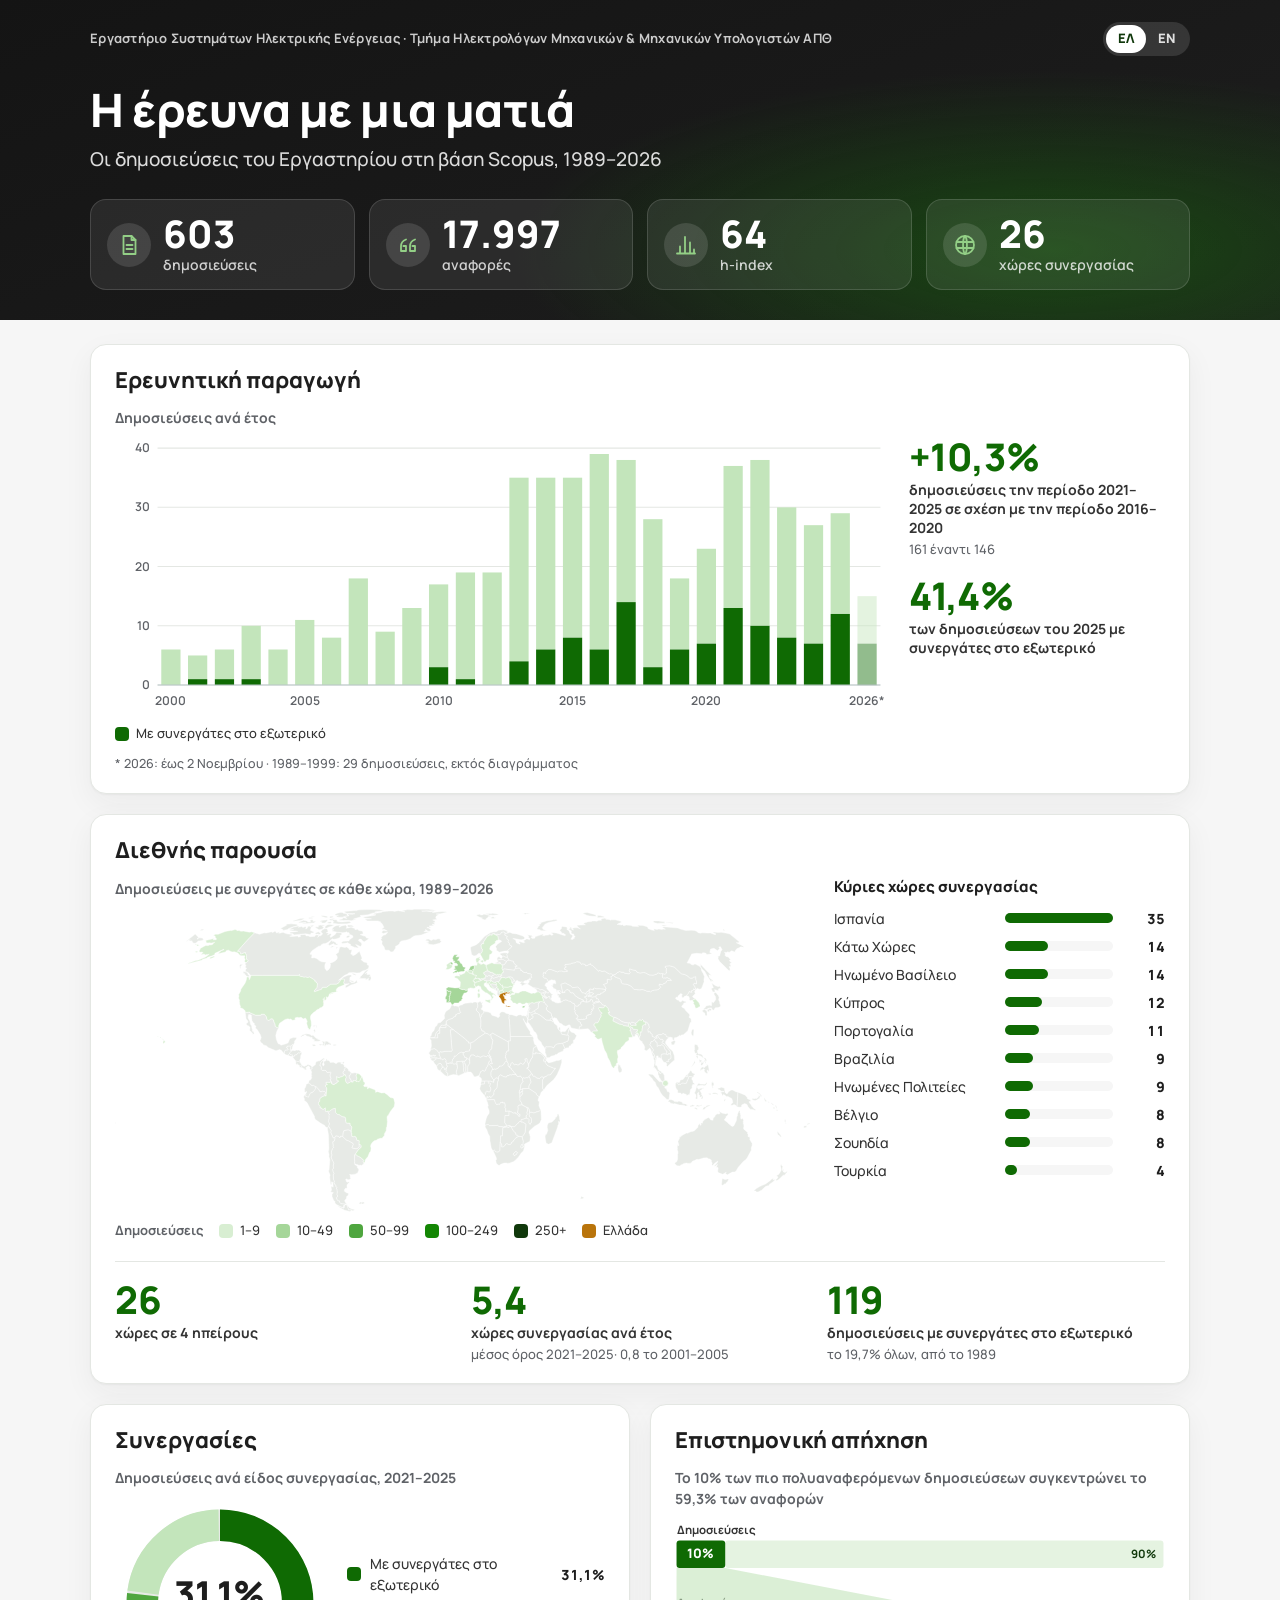
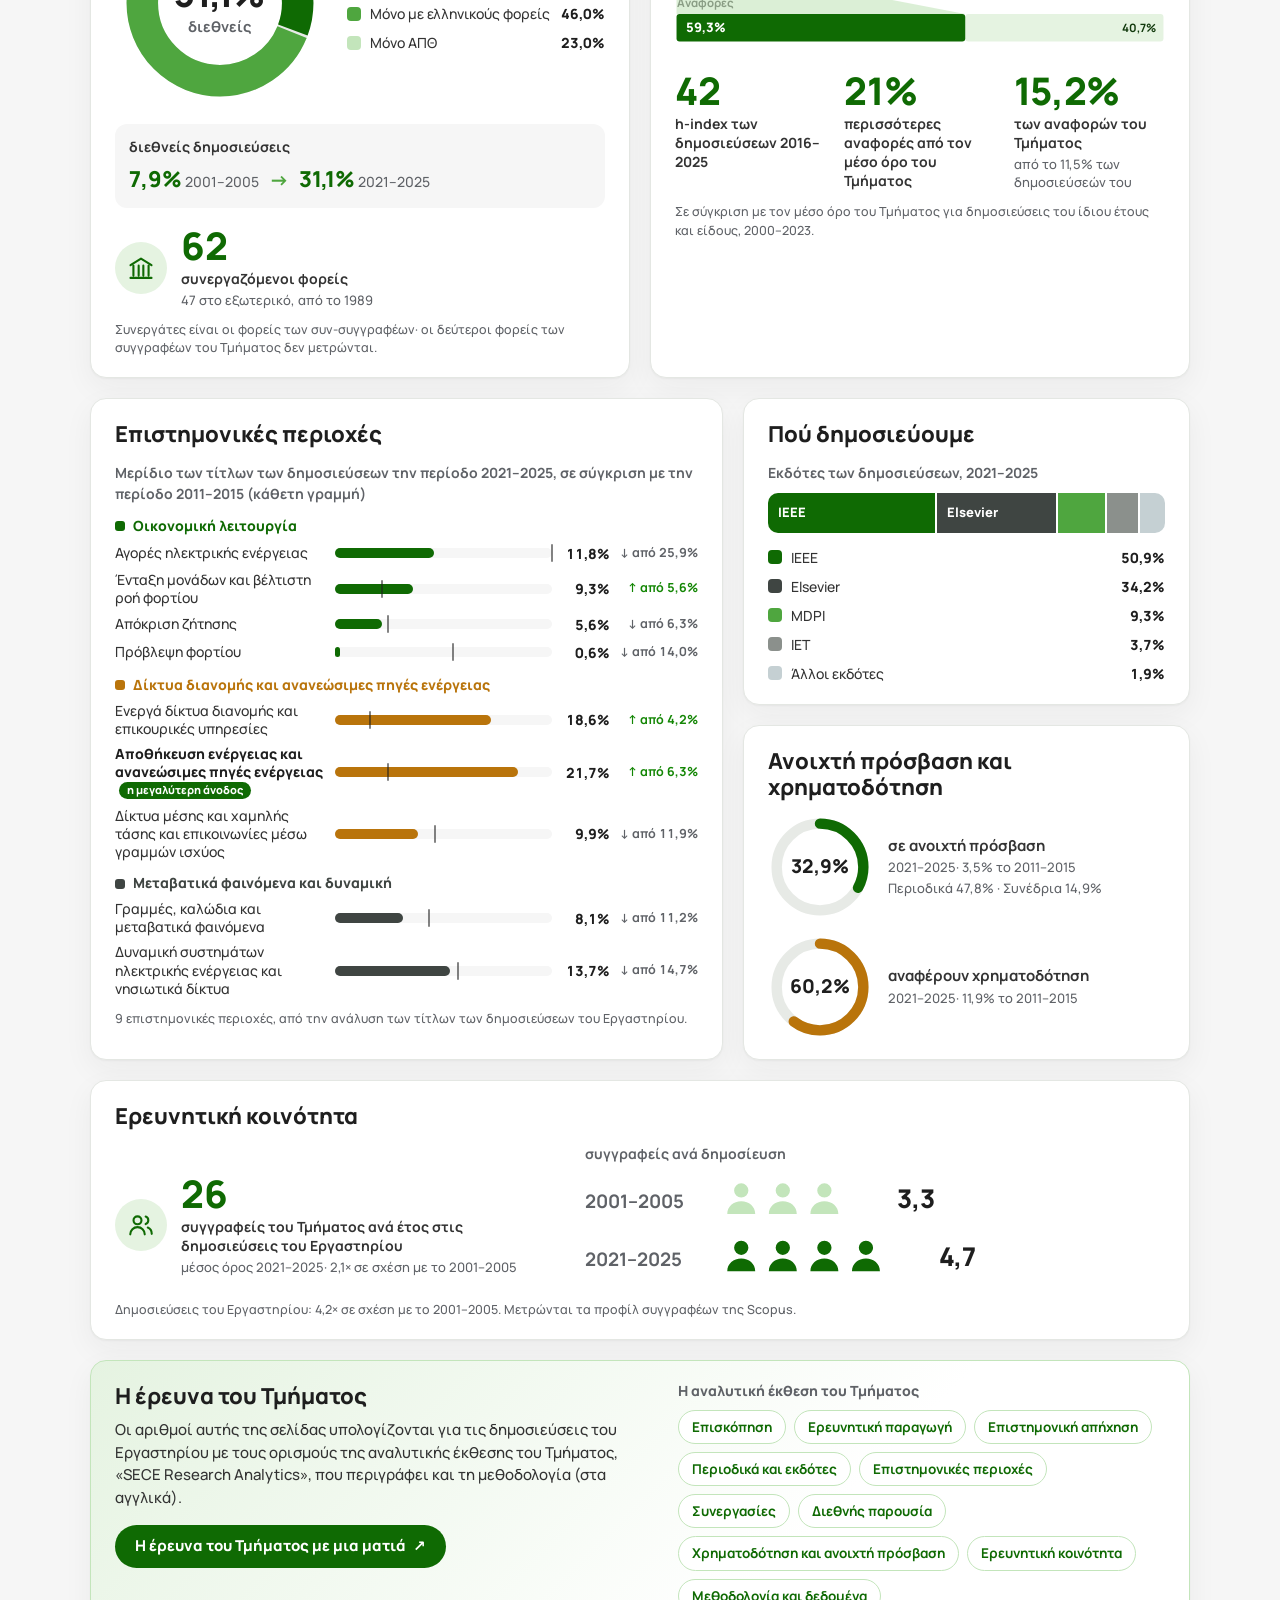
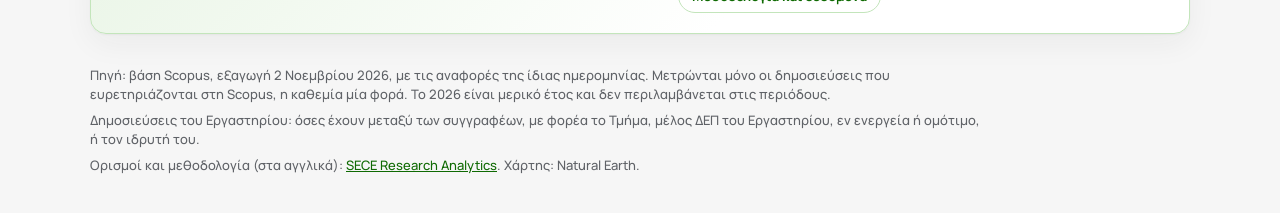
==== commit 7fd7305b: "Drop the link to the Laboratory's website from the header (the page is embedded there)" ====
--- a/index.html
+++ b/index.html
@@ -42,7 +42,6 @@
     <div class="hero-title">
       <h1>Η έρευνα με μια ματιά</h1>
       <p class="lead">Οι δημοσιεύσεις του Εργαστηρίου στη βάση Scopus, 1989–2026</p>
-      <a class="btn btn-hero" href="https://power.ece.auth.gr/" target="_blank" rel="noopener">Ο ιστότοπος του Εργαστηρίου<span aria-hidden="true"> ↗</span></a>
     </div>
     <ul class="kpis">
       <li class="kpi"><span class="kpi-icon" aria-hidden="true"><svg viewBox="0 0 24 24" fill="none" stroke="currentColor" stroke-width="1.8" stroke-linecap="round" stroke-linejoin="round"><path d="M6.5 3h8l4 4v14h-12z"/><path d="M14.5 3v4h4M9.5 12h6M9.5 16h6"/></svg></span><span class="kpi-value">603</span><span class="kpi-label">δημοσιεύσεις</span></li>
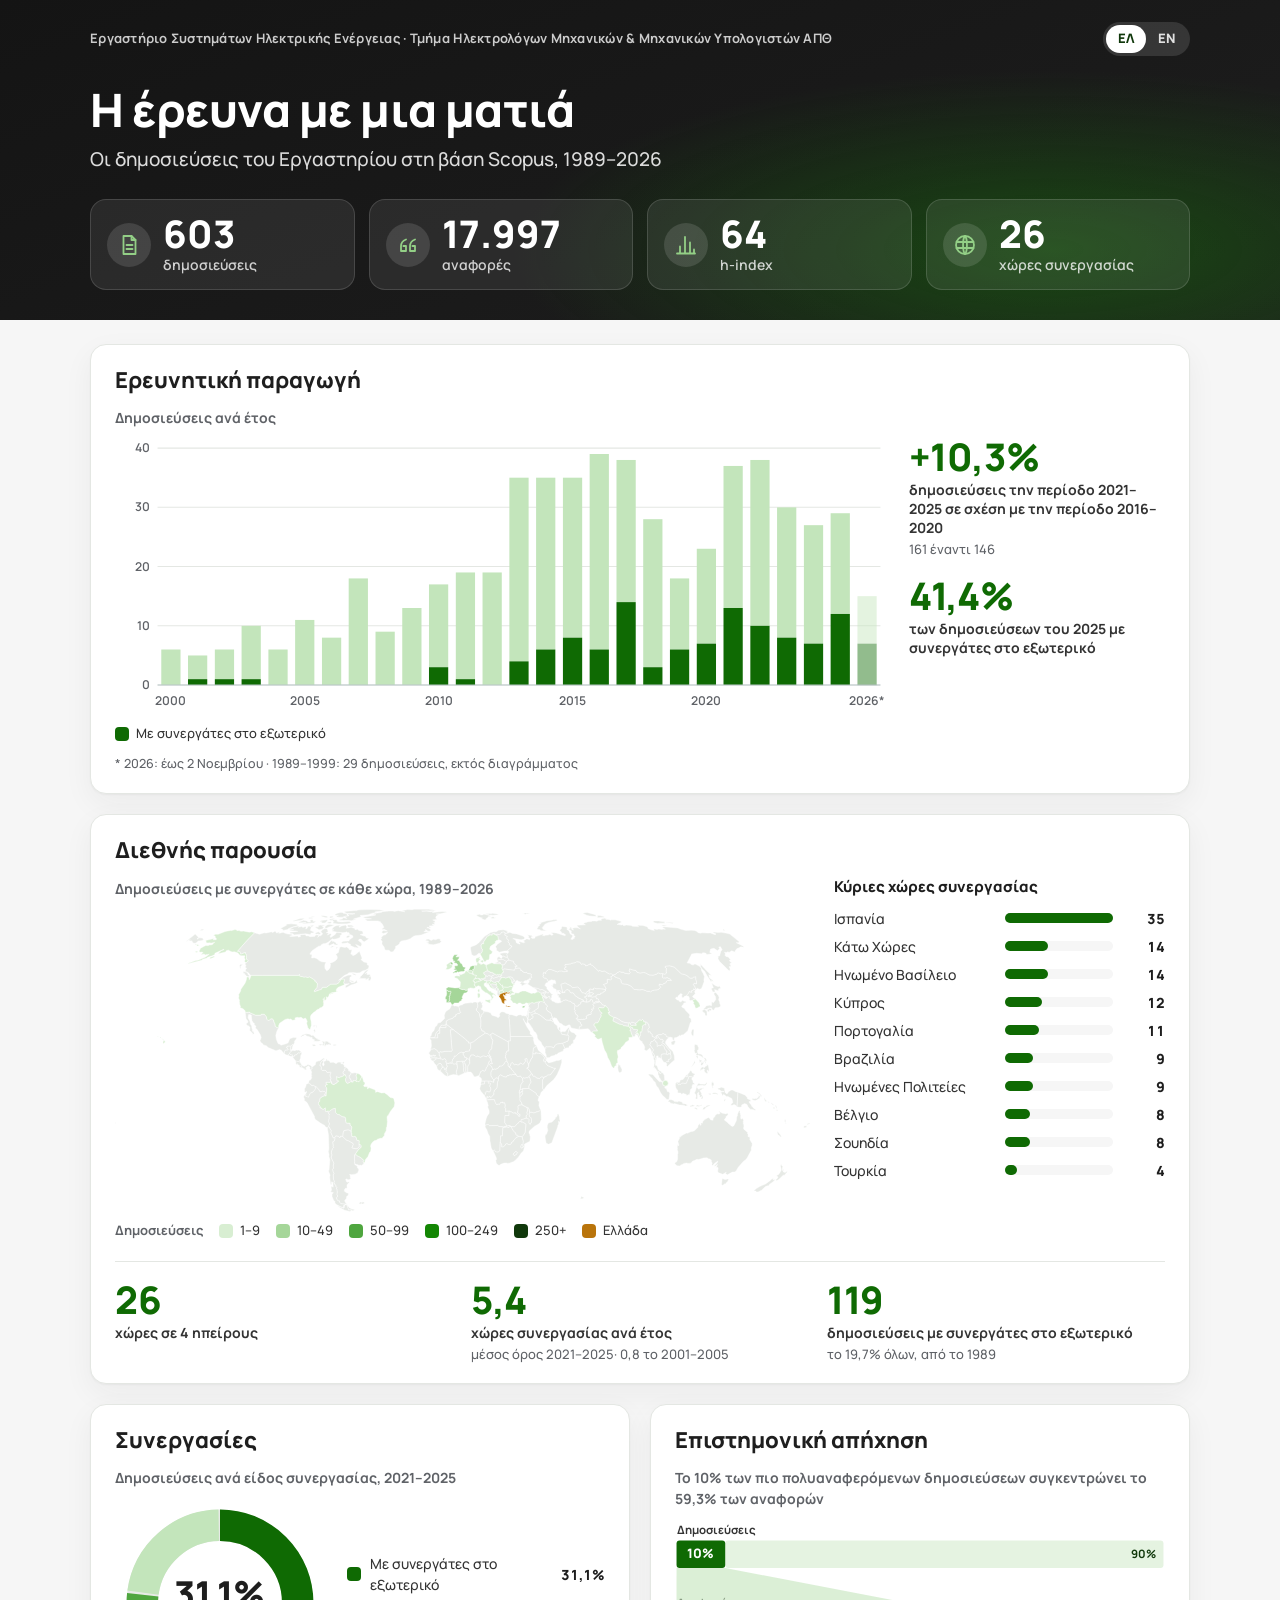
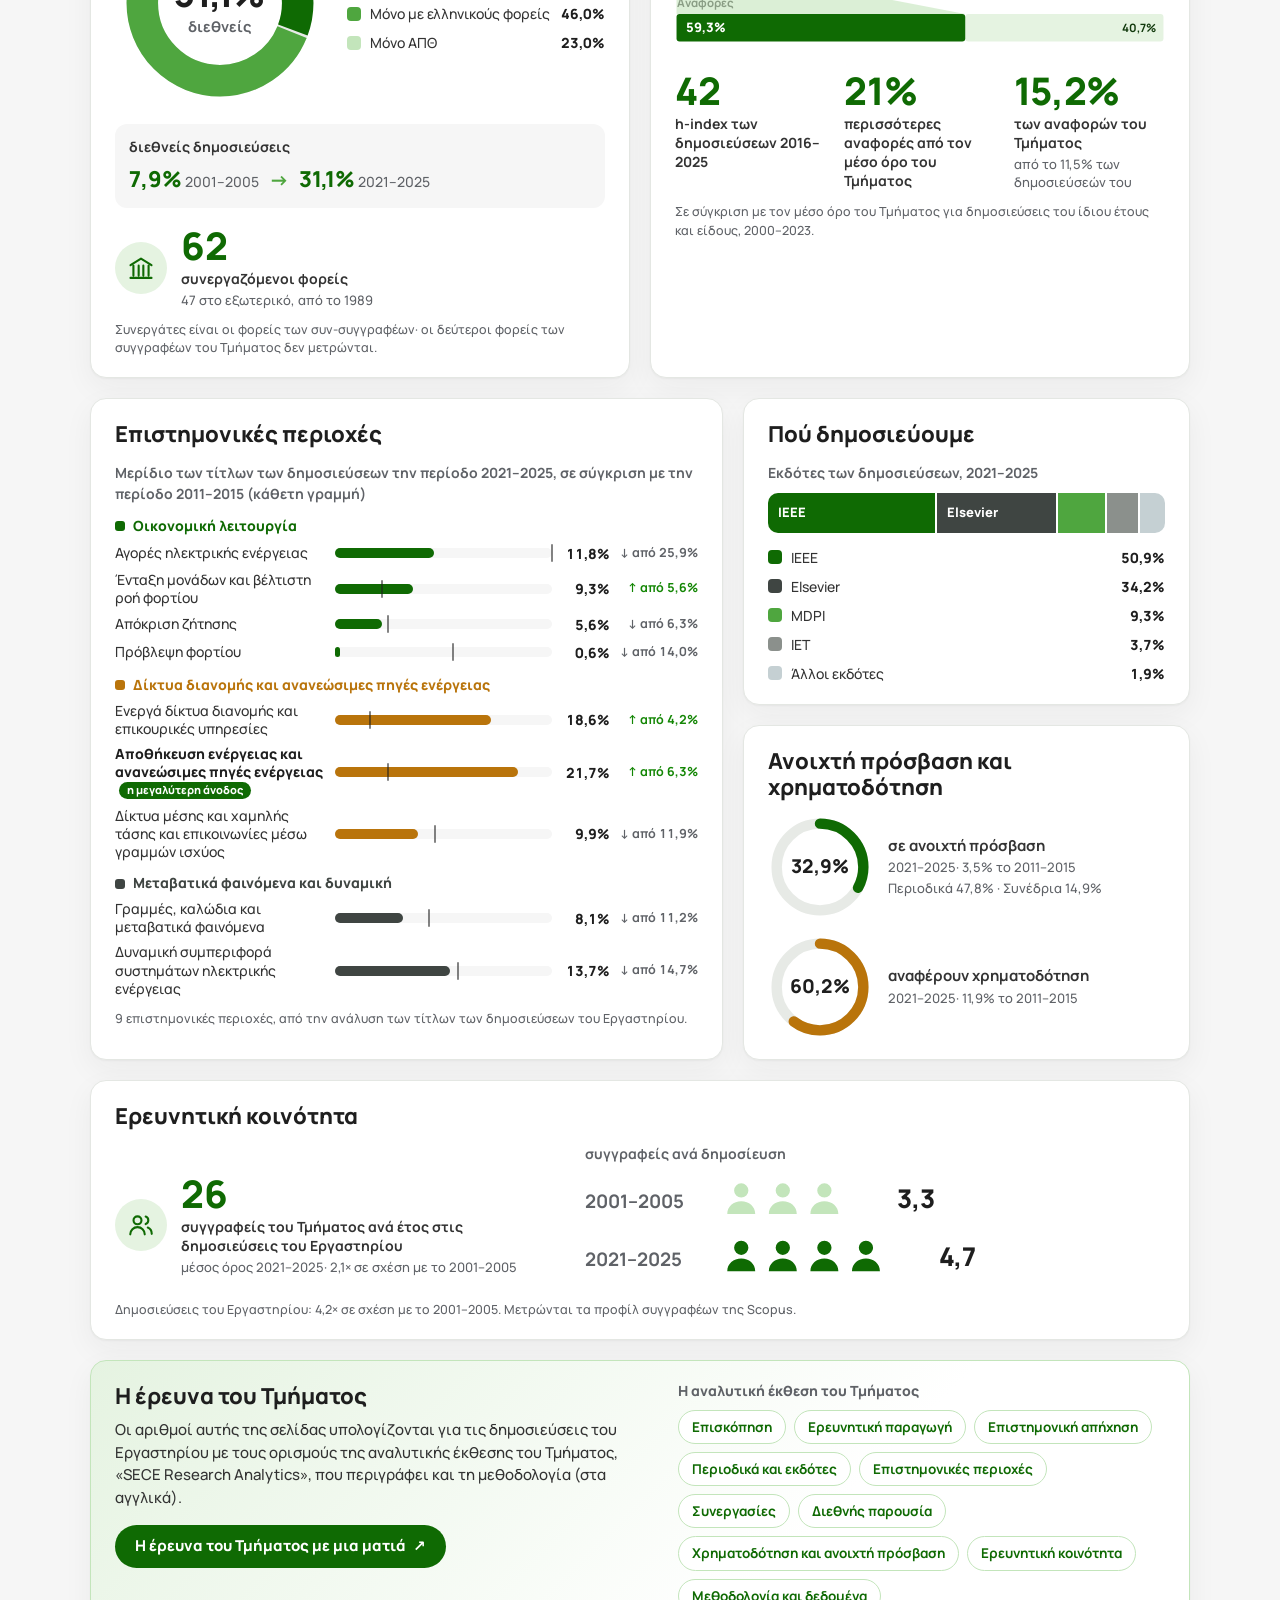
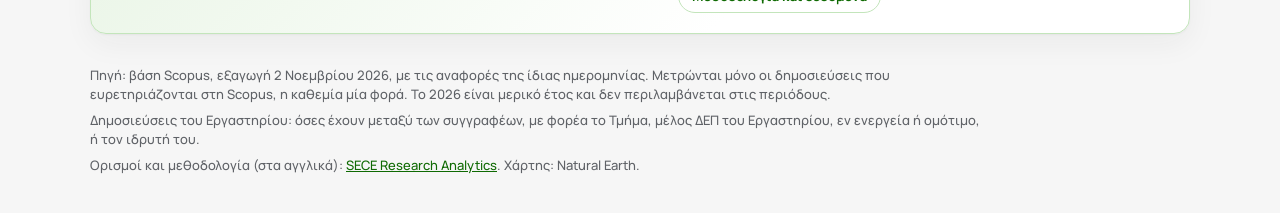
==== commit 56a3c78a: "Rename the dynamics topic: Δυναμική συμπεριφορά συστημάτων ηλεκτρικής ενέργειας / Power-system dynam" ====
--- a/index.html
+++ b/index.html
@@ -194,8 +194,8 @@
           <span class="hbar-value">8,1%</span>
           <span class="change down">↓ από 11,2%</span>
         </li>
-        <li title="Δυναμική συστημάτων ηλεκτρικής ενέργειας και νησιωτικά δίκτυα: 13,7% το 2021–2025, 14,7% το 2011–2015">
-          <span class="hbar-label">Δυναμική συστημάτων ηλεκτρικής ενέργειας και νησιωτικά δίκτυα</span>
+        <li title="Δυναμική συμπεριφορά συστημάτων ηλεκτρικής ενέργειας: 13,7% το 2021–2025, 14,7% το 2011–2015">
+          <span class="hbar-label">Δυναμική συμπεριφορά συστημάτων ηλεκτρικής ενέργειας</span>
           <span class="hbar-track"><span class="hbar-fill" style="width: 52.8%"></span><span class="hbar-tick" style="left: 56.8%"></span></span>
           <span class="hbar-value">13,7%</span>
           <span class="change down">↓ από 14,7%</span>
